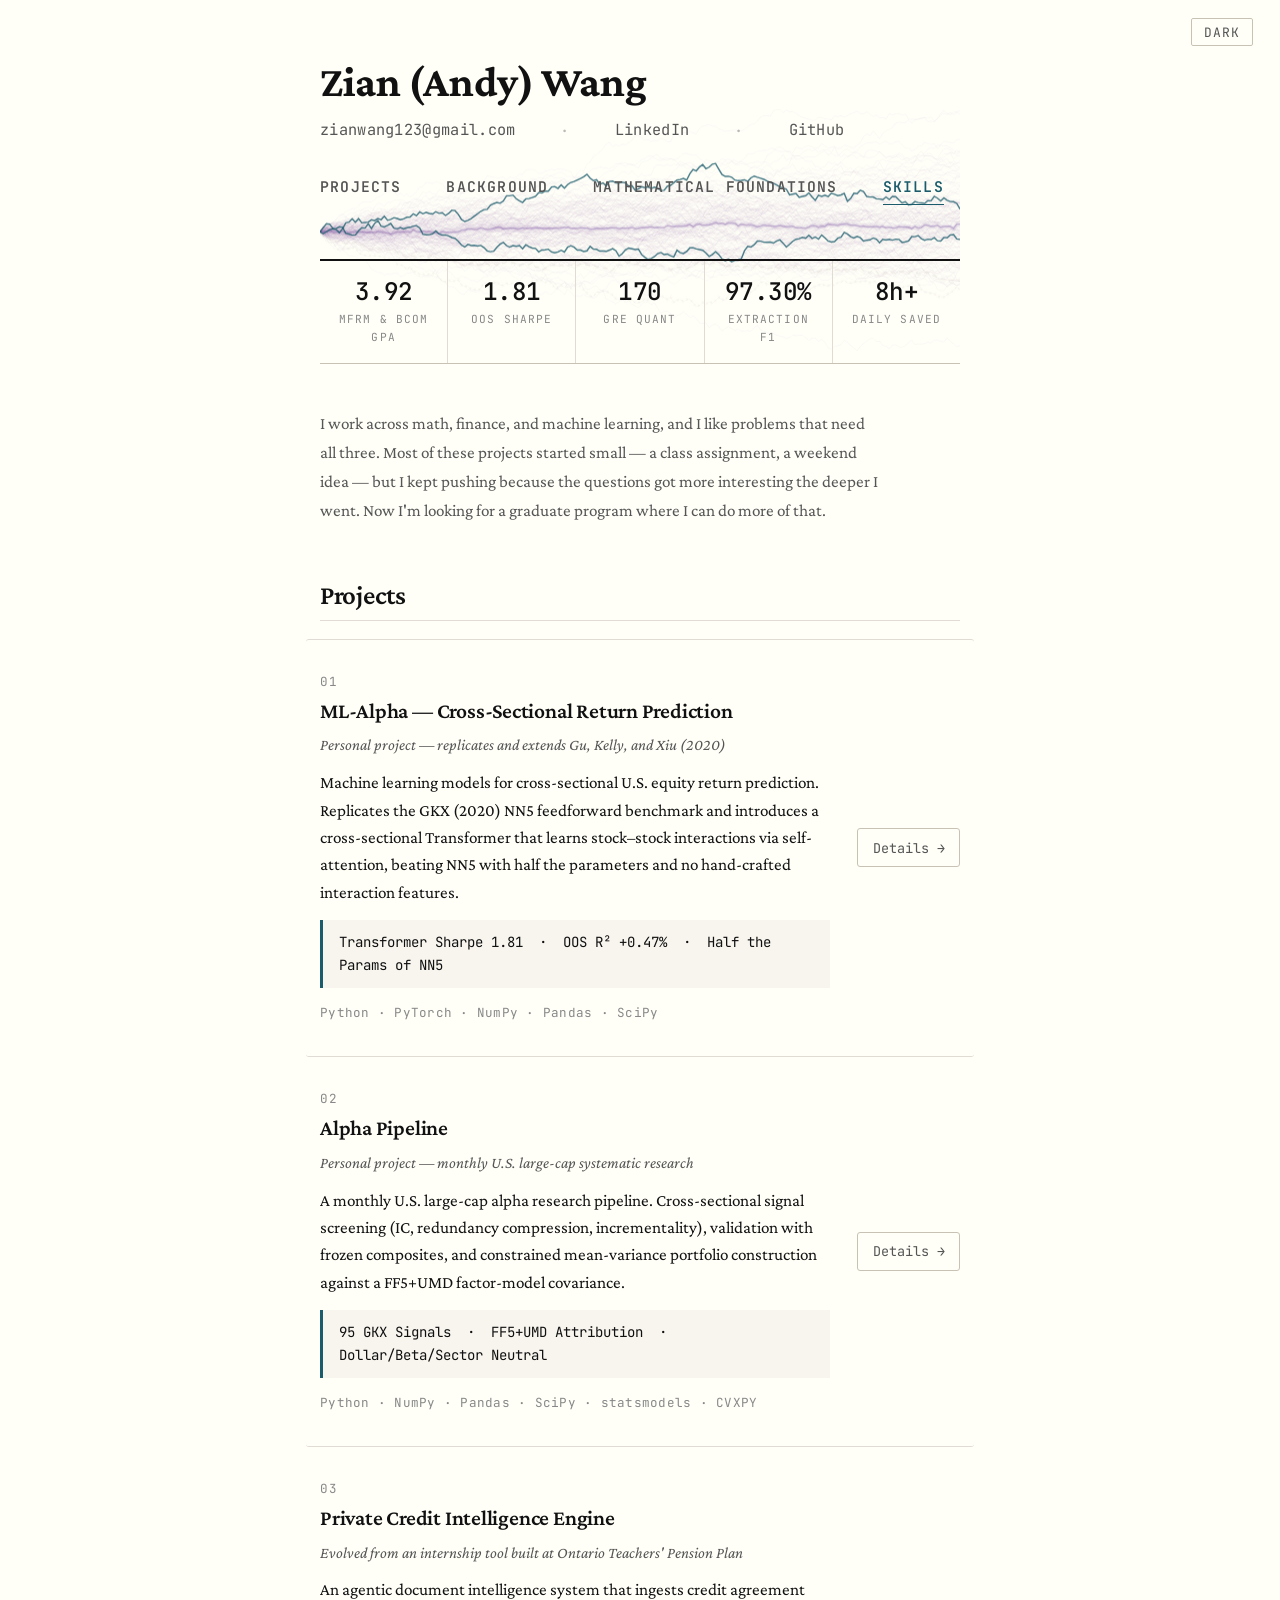
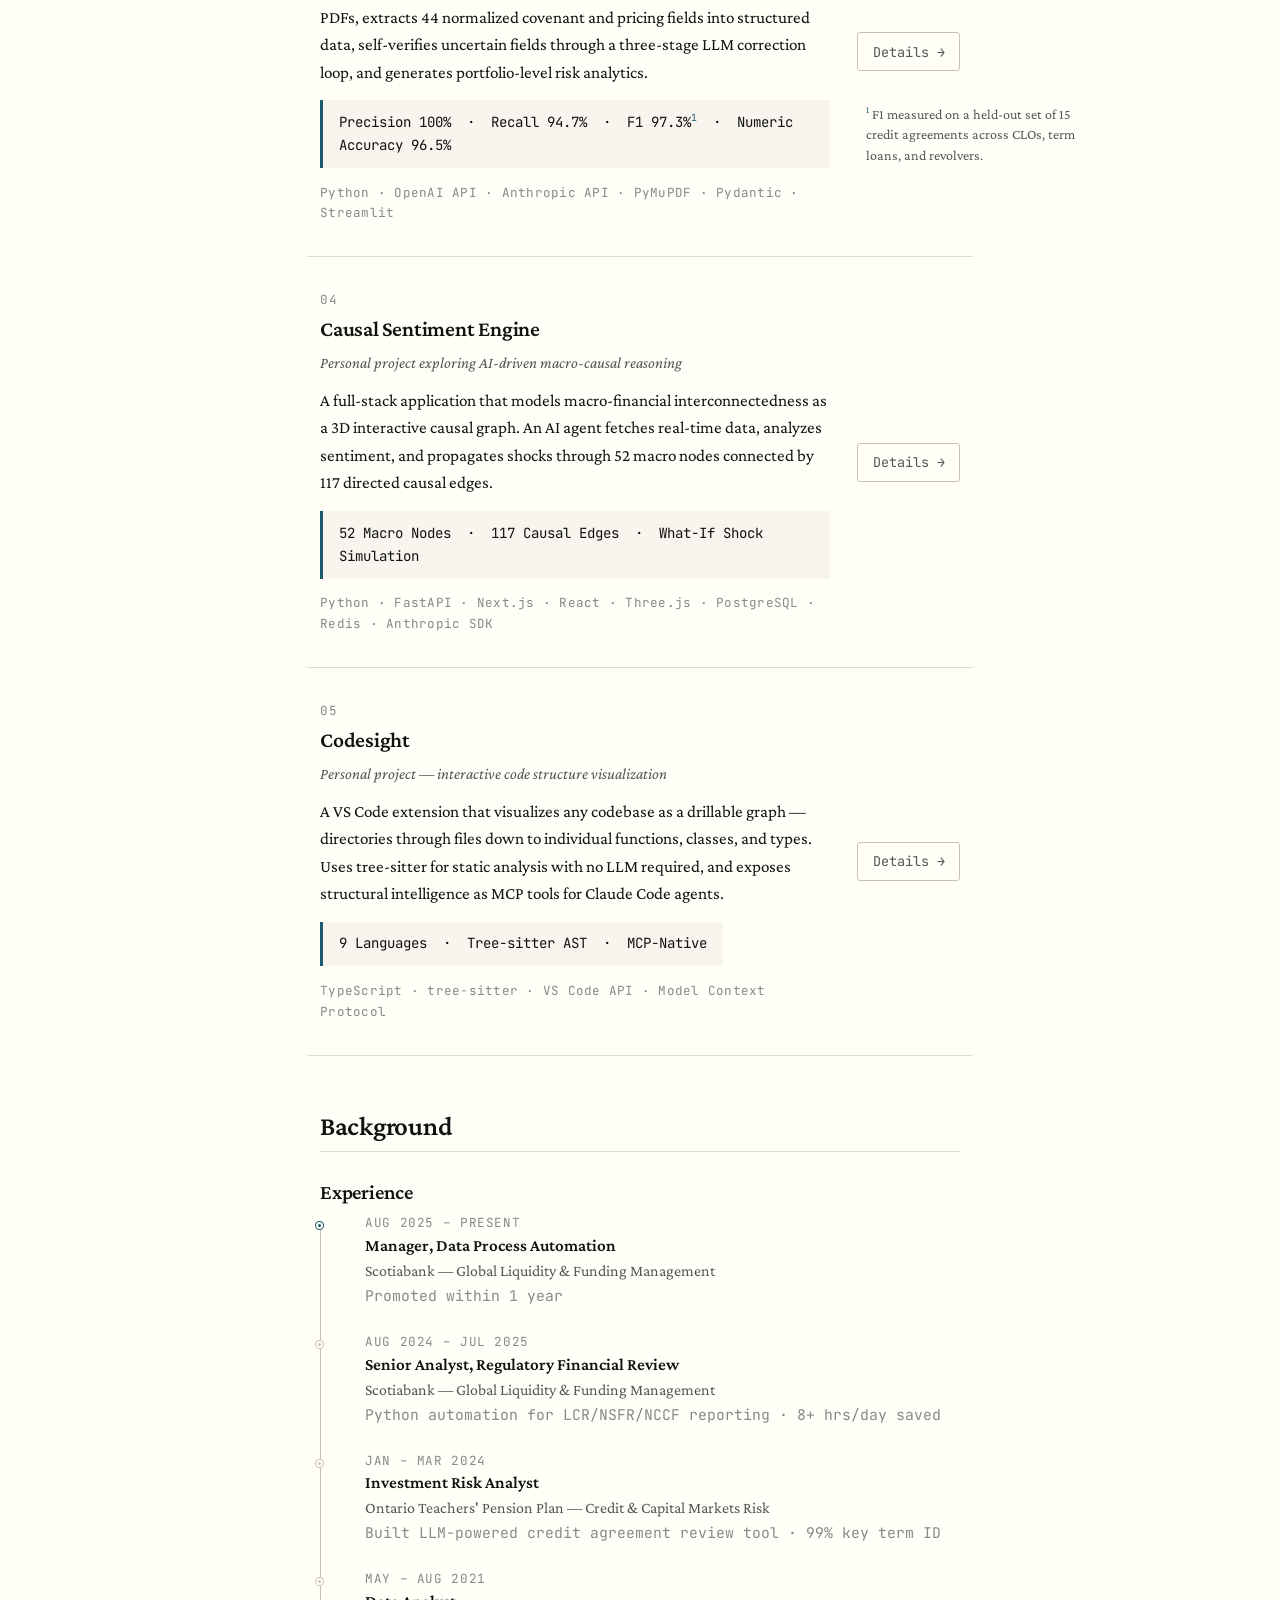
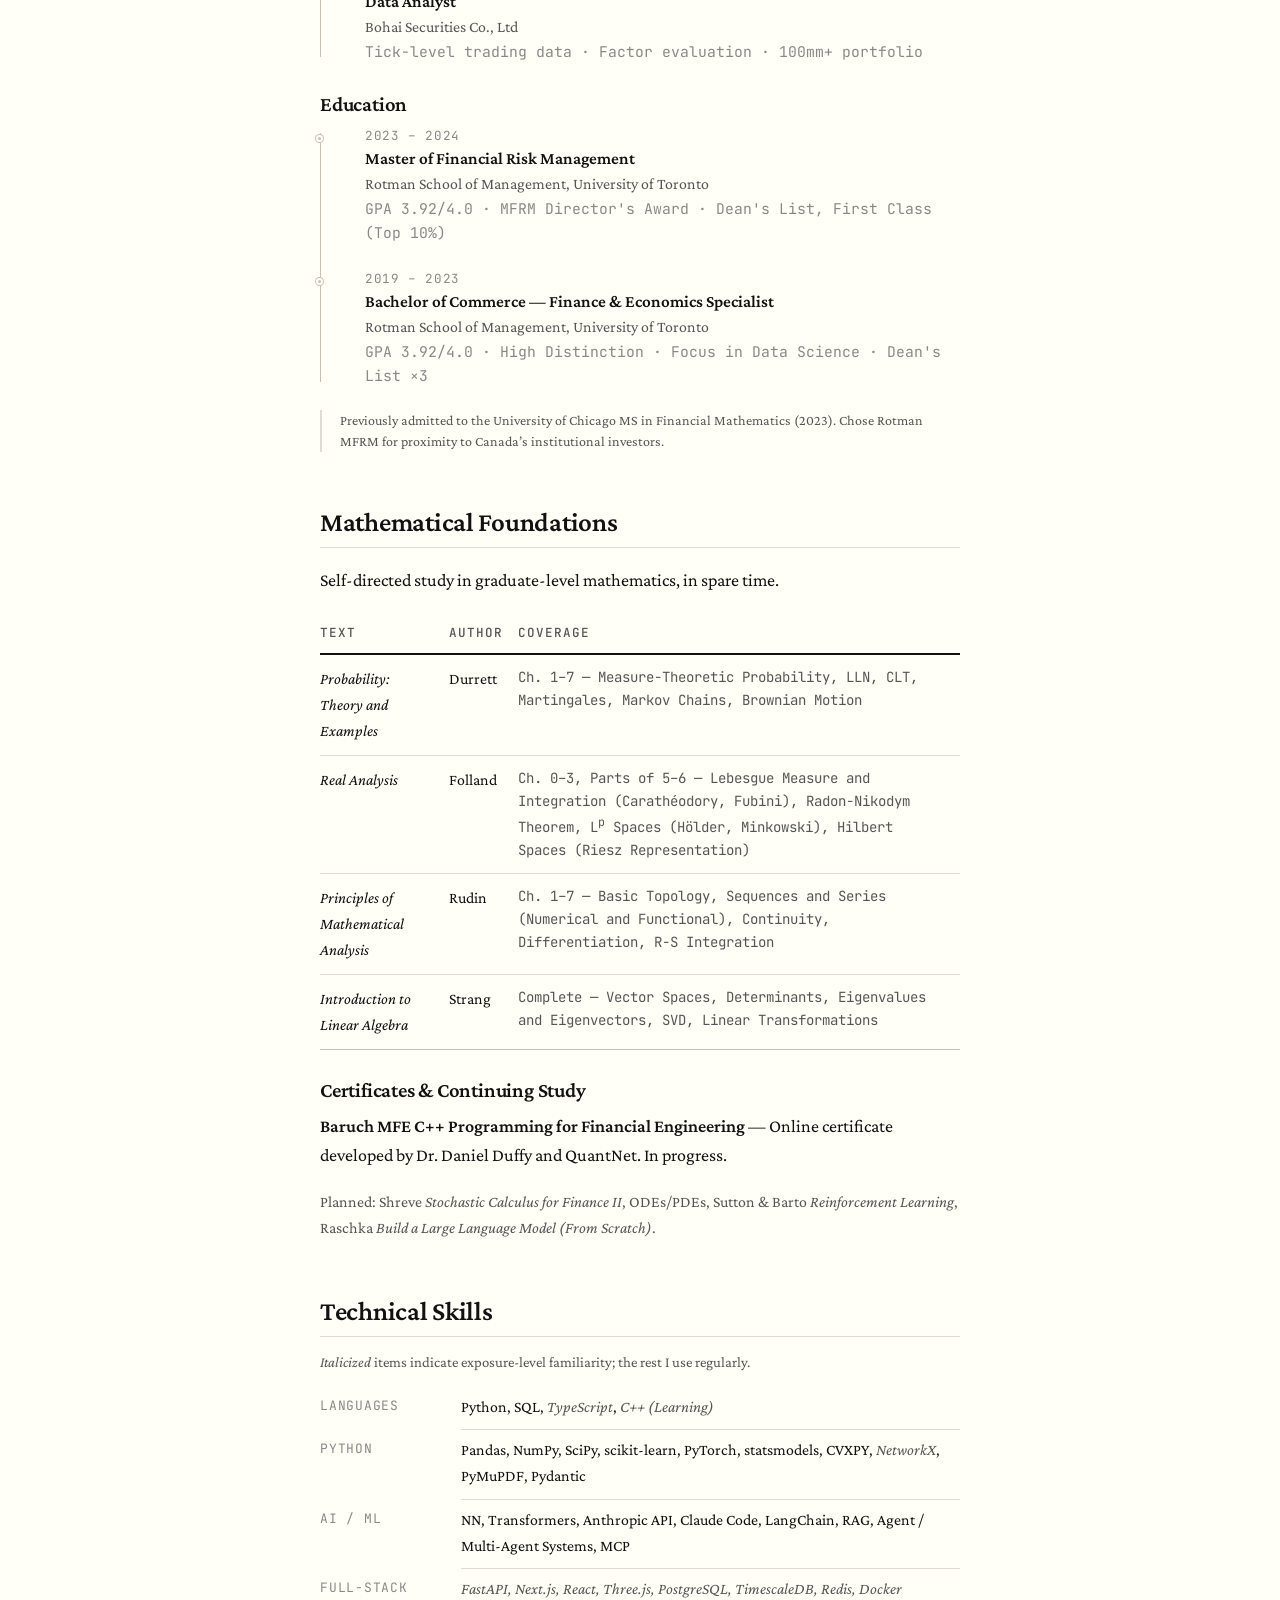
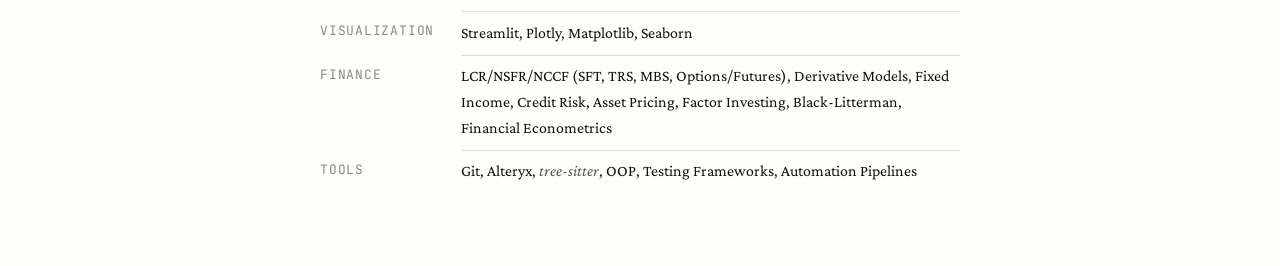
==== index.html @ 808f0a8b "Expand Folland coverage with named theorems Replaces the terse "Measure, Integration, Differentiatio" ====
<!DOCTYPE html>
<html lang="en">
<head>
  <meta charset="utf-8">
  <meta name="viewport" content="width=device-width, initial-scale=1">
  <title>Zian (Andy) Wang</title>
  <meta name="description" content="Finance, mathematics, and machine learning. Looking for what comes next.">
  <meta property="og:title" content="Zian (Andy) Wang">
  <meta property="og:description" content="Finance, mathematics, and machine learning. Looking for what comes next.">
  <meta property="og:type" content="website">
  <meta property="og:url" content="https://spirituslab.github.io/">
  <meta name="twitter:card" content="summary">
  <meta name="twitter:title" content="Zian (Andy) Wang">
  <meta name="twitter:description" content="Finance, mathematics, and machine learning. Looking for what comes next.">
  <link rel="stylesheet" href="css/main.css">
  <script>
    // Prevent flash: apply saved theme before paint
    (function(){var t=localStorage.getItem('theme');if(t){document.documentElement.setAttribute('data-theme',t)}else if(window.matchMedia('(prefers-color-scheme:dark)').matches){document.documentElement.setAttribute('data-theme','dark')}})();
  </script>
  <link rel="icon" href="data:image/svg+xml,<svg xmlns='http://www.w3.org/2000/svg' viewBox='0 0 100 100'><text y='.9em' font-size='80' font-family='serif'>W</text></svg>">
</head>
<body>
  <button class="theme-toggle" aria-label="Toggle dark mode">Dark</button>
  <div class="page-wrapper">
    <div class="content">

      <!-- Hero area with GBM canvas background -->
      <div class="hero-wrapper">
        <canvas id="gbm-canvas" aria-hidden="true"></canvas>

        <!-- Header -->
        <header class="site-header">
          <h1>Zian (Andy) Wang</h1>
          <div class="contact-bar">
            <a href="mailto:zianwang123@gmail.com">zianwang123@gmail.com</a>
            <span class="contact-sep">&middot;</span>
            <a href="https://www.linkedin.com/in/andyzianwang" target="_blank" rel="noopener">LinkedIn</a>
            <span class="contact-sep">&middot;</span>
            <a href="https://github.com/spirituslab" target="_blank" rel="noopener">GitHub</a>
          </div>
          <nav>
            <a href="#projects">Projects</a>
            <a href="#background">Background</a>
            <a href="#foundations">Mathematical Foundations</a>
            <a href="#skills">Skills</a>
          </nav>
        </header>

        <!-- Metrics Strip -->
        <div class="metrics-strip" aria-label="Key metrics">
          <div class="metric">
            <span class="metric-value" data-target="3.92" data-prefix="" data-suffix="">3.92</span>
            <span class="metric-label">MFRM &amp; BCom GPA</span>
          </div>
          <div class="metric">
            <span class="metric-value" data-target="1.81" data-prefix="" data-suffix="">1.81</span>
            <span class="metric-label">OOS Sharpe</span>
          </div>
          <div class="metric">
            <span class="metric-value" data-target="170" data-prefix="" data-suffix="">170</span>
            <span class="metric-label">GRE Quant</span>
          </div>
          <div class="metric">
            <span class="metric-value" data-target="97.3" data-prefix="" data-suffix="%">97.3%</span>
            <span class="metric-label">Extraction F1</span>
          </div>
          <div class="metric">
            <span class="metric-value" data-target="8" data-prefix="" data-suffix="h+">8h+</span>
            <span class="metric-label">Daily Saved</span>
          </div>
        </div>
      </div><!-- /.hero-wrapper -->

      <!-- About -->
      <section id="about" class="about-section">
        <p>
          I work across math, finance, and machine learning, and I like problems that need all three.
          Most of these projects started small — a class assignment, a weekend idea — but I kept
          pushing because the questions got more interesting the deeper I went.
          Now I'm looking for a graduate program where I can do more of that.
        </p>
      </section>

      <!-- Projects -->
      <section id="projects">
        <h2>Projects</h2>

        <div class="projects-grid">

          <!-- Project 1 -->
          <div class="project-card">
            <div class="project-card-inner">
              <div>
                <div class="project-number">01</div>
                <h3><a href="https://github.com/spirituslab/ml-alpha" target="_blank" rel="noopener">ML-Alpha &mdash; Cross-Sectional Return Prediction</a></h3>
                <p class="project-origin">Personal project &mdash; replicates and extends Gu, Kelly, and Xiu (2020)</p>
                <p class="project-desc">
                  Machine learning models for cross-sectional U.S. equity return prediction.
                  Replicates the GKX (2020) NN5 feedforward benchmark and introduces a cross-sectional
                  Transformer that learns stock&ndash;stock interactions via self-attention,
                  beating NN5 with half the parameters and no hand-crafted interaction features.
                </p>
                <div class="project-result">
                  Transformer Sharpe 1.81 &nbsp;&middot;&nbsp; OOS R&sup2; +0.47% &nbsp;&middot;&nbsp; Half the Params of NN5
                </div>
                <div class="project-stack">
                  Python &middot; PyTorch &middot; NumPy &middot; Pandas &middot; SciPy
                </div>
              </div>
              <div class="project-link">
                <a href="https://github.com/spirituslab/ml-alpha" target="_blank" rel="noopener">
                  Details &rarr;
                </a>
              </div>
            </div>
          </div>

          <!-- Project 2 -->
          <div class="project-card">
            <div class="project-card-inner">
              <div>
                <div class="project-number">02</div>
                <h3><a href="https://github.com/spirituslab/alpha-pipeline" target="_blank" rel="noopener">Alpha Pipeline</a></h3>
                <p class="project-origin">Personal project &mdash; monthly U.S. large-cap systematic research</p>
                <p class="project-desc">
                  A monthly U.S. large-cap alpha research pipeline. Cross-sectional signal
                  screening (IC, redundancy compression, incrementality), validation with
                  frozen composites, and constrained mean-variance portfolio construction
                  against a FF5+UMD factor-model covariance.
                </p>
                <div class="project-result">
                  95 GKX Signals &nbsp;&middot;&nbsp; FF5+UMD Attribution &nbsp;&middot;&nbsp; Dollar/Beta/Sector Neutral
                </div>
                <div class="project-stack">
                  Python &middot; NumPy &middot; Pandas &middot; SciPy &middot; statsmodels &middot; CVXPY
                </div>
              </div>
              <div class="project-link">
                <a href="https://github.com/spirituslab/alpha-pipeline" target="_blank" rel="noopener">
                  Details &rarr;
                </a>
              </div>
            </div>
          </div>

          <!-- Project 3 -->
          <div class="project-card">
            <div class="project-card-inner">
              <div>
                <div class="project-number">03</div>
                <h3><a href="https://github.com/spirituslab/private-credit-intel" target="_blank" rel="noopener">Private Credit Intelligence Engine</a></h3>
                <p class="project-origin">Evolved from an internship tool built at Ontario Teachers' Pension Plan</p>
                <p class="project-desc">
                  An agentic document intelligence system that ingests credit agreement PDFs,
                  extracts 44 normalized covenant and pricing fields into structured data,
                  self-verifies uncertain fields through a three-stage LLM correction loop,
                  and generates portfolio-level risk analytics.
                </p>
                <div class="project-result">
                  Precision 100% &nbsp;&middot;&nbsp; Recall 94.7% &nbsp;&middot;&nbsp; F1 97.3%<span class="sidenote-ref">1</span> &nbsp;&middot;&nbsp; Numeric Accuracy 96.5%
                </div>
                <span class="sidenote"><span class="sidenote-ref">1</span> F1 measured on a held-out set of 15 credit agreements across CLOs, term loans, and revolvers.</span>
                <div class="project-stack">
                  Python &middot; OpenAI API &middot; Anthropic API &middot; PyMuPDF &middot; Pydantic &middot; Streamlit
                </div>
              </div>
              <div class="project-link">
                <a href="https://github.com/spirituslab/private-credit-intel" target="_blank" rel="noopener">
                  Details &rarr;
                </a>
              </div>
            </div>
          </div>

          <!-- Project 4 -->
          <div class="project-card">
            <div class="project-card-inner">
              <div>
                <div class="project-number">04</div>
                <h3><a href="https://github.com/spirituslab/causal-sentiment" target="_blank" rel="noopener">Causal Sentiment Engine</a></h3>
                <p class="project-origin">Personal project exploring AI-driven macro-causal reasoning</p>
                <p class="project-desc">
                  A full-stack application that models macro-financial interconnectedness as a
                  3D interactive causal graph. An AI agent fetches real-time data, analyzes sentiment,
                  and propagates shocks through 52 macro nodes connected by 117 directed causal edges.
                </p>
                <div class="project-result">
                  52 Macro Nodes &nbsp;&middot;&nbsp; 117 Causal Edges &nbsp;&middot;&nbsp; What-If Shock Simulation
                </div>
                <div class="project-stack">
                  Python &middot; FastAPI &middot; Next.js &middot; React &middot; Three.js &middot; PostgreSQL &middot; Redis &middot; Anthropic SDK
                </div>
              </div>
              <div class="project-link">
                <a href="https://github.com/spirituslab/causal-sentiment" target="_blank" rel="noopener">
                  Details &rarr;
                </a>
              </div>
            </div>
          </div>

          <!-- Project 5 -->
          <div class="project-card">
            <div class="project-card-inner">
              <div>
                <div class="project-number">05</div>
                <h3><a href="https://github.com/spirituslab/codesight" target="_blank" rel="noopener">Codesight</a></h3>
                <p class="project-origin">Personal project &mdash; interactive code structure visualization</p>
                <p class="project-desc">
                  A VS Code extension that visualizes any codebase as a drillable graph &mdash;
                  directories through files down to individual functions, classes, and types.
                  Uses tree-sitter for static analysis with no LLM required, and exposes structural
                  intelligence as MCP tools for Claude Code agents.
                </p>
                <div class="project-result">
                  9 Languages &nbsp;&middot;&nbsp; Tree-sitter AST &nbsp;&middot;&nbsp; MCP-Native
                </div>
                <div class="project-stack">
                  TypeScript &middot; tree-sitter &middot; VS Code API &middot; Model Context Protocol
                </div>
              </div>
              <div class="project-link">
                <a href="https://github.com/spirituslab/codesight" target="_blank" rel="noopener">
                  Details &rarr;
                </a>
              </div>
            </div>
          </div>

        </div>
      </section>

      <!-- Background -->
      <section id="background">
        <h2>Background</h2>

        <h3>Experience</h3>
        <div class="timeline">
          <div class="timeline-item current">
            <div class="timeline-date">Aug 2025 &ndash; Present</div>
            <div class="timeline-role">Manager, Data Process Automation</div>
            <div class="timeline-org">Scotiabank &mdash; Global Liquidity &amp; Funding Management</div>
            <div class="timeline-detail">Promoted within 1 year</div>
          </div>
          <div class="timeline-item">
            <div class="timeline-date">Aug 2024 &ndash; Jul 2025</div>
            <div class="timeline-role">Senior Analyst, Regulatory Financial Review</div>
            <div class="timeline-org">Scotiabank &mdash; Global Liquidity &amp; Funding Management</div>
            <div class="timeline-detail">Python automation for LCR/NSFR/NCCF reporting &middot; 8+ hrs/day saved</div>
          </div>
          <div class="timeline-item">
            <div class="timeline-date">Jan &ndash; Mar 2024</div>
            <div class="timeline-role">Investment Risk Analyst</div>
            <div class="timeline-org">Ontario Teachers' Pension Plan &mdash; Credit &amp; Capital Markets Risk</div>
            <div class="timeline-detail">Built LLM-powered credit agreement review tool &middot; 99% key term ID</div>
          </div>
          <div class="timeline-item">
            <div class="timeline-date">May &ndash; Aug 2021</div>
            <div class="timeline-role">Data Analyst</div>
            <div class="timeline-org">Bohai Securities Co., Ltd</div>
            <div class="timeline-detail">Tick-level trading data &middot; Factor evaluation &middot; 100mm+ portfolio</div>
          </div>
        </div>

        <h3>Education</h3>
        <div class="timeline">
          <div class="timeline-item">
            <div class="timeline-date">2023 &ndash; 2024</div>
            <div class="timeline-role">Master of Financial Risk Management</div>
            <div class="timeline-org">Rotman School of Management, University of Toronto</div>
            <div class="timeline-detail">GPA 3.92/4.0 &middot; MFRM Director's Award &middot; Dean's List, First Class (Top 10%)</div>
          </div>
          <div class="timeline-item">
            <div class="timeline-date">2019 &ndash; 2023</div>
            <div class="timeline-role">Bachelor of Commerce &mdash; Finance &amp; Economics Specialist</div>
            <div class="timeline-org">Rotman School of Management, University of Toronto</div>
            <div class="timeline-detail">GPA 3.92/4.0 &middot; High Distinction &middot; Focus in Data Science &middot; Dean's List &times;3</div>
          </div>
        </div>

        <div class="sidenote-inline" style="margin-top: 1.2rem;">
          Previously admitted to the University of Chicago MS in Financial Mathematics (2023).
          Chose Rotman MFRM for proximity to Canada&rsquo;s institutional investors.
        </div>
      </section>

      <!-- Mathematical Foundations -->
      <section id="foundations">
        <h2>Mathematical Foundations</h2>
        <p>
          Self-directed study in graduate-level mathematics, in spare time.
        </p>

        <table class="study-table">
          <thead>
            <tr>
              <th>Text</th>
              <th>Author</th>
              <th>Coverage</th>
            </tr>
          </thead>
          <tbody>
            <tr>
              <td class="book-title">Probability: Theory and Examples</td>
              <td>Durrett</td>
              <td class="book-coverage">Ch. 1&ndash;7 &mdash; Measure-Theoretic Probability, LLN, CLT, Martingales, Markov Chains, Brownian Motion</td>
            </tr>
            <tr>
              <td class="book-title">Real Analysis</td>
              <td>Folland</td>
              <td class="book-coverage">Ch. 0&ndash;3, Parts of 5&ndash;6 &mdash; Lebesgue Measure and Integration (Carath&eacute;odory, Fubini), Radon-Nikodym Theorem, L<sup>p</sup> Spaces (H&ouml;lder, Minkowski), Hilbert Spaces (Riesz Representation)</td>
            </tr>
            <tr>
              <td class="book-title">Principles of Mathematical Analysis</td>
              <td>Rudin</td>
              <td class="book-coverage">Ch. 1&ndash;7 &mdash; Basic Topology, Sequences and Series (Numerical and Functional), Continuity, Differentiation, R-S Integration</td>
            </tr>
            <tr>
              <td class="book-title">Introduction to Linear Algebra</td>
              <td>Strang</td>
              <td class="book-coverage">Complete &mdash; Vector Spaces, Determinants, Eigenvalues and Eigenvectors, SVD, Linear Transformations</td>
            </tr>
          </tbody>
        </table>

        <h3>Certificates &amp; Continuing Study</h3>
        <p>
          <strong>Baruch MFE C++ Programming for Financial Engineering</strong> &mdash;
          Online certificate developed by Dr. Daniel Duffy and QuantNet. In progress.
        </p>
        <p style="font-size: 0.88rem; color: var(--color-text-secondary);">
          Planned: Shreve <em>Stochastic Calculus for Finance II</em>,
          ODEs/PDEs, Sutton &amp; Barto <em>Reinforcement Learning</em>,
          Raschka <em>Build a Large Language Model (From Scratch)</em>.
        </p>
      </section>

      <!-- Skills -->
      <section id="skills">
        <h2>Technical Skills</h2>
        <p class="skills-legend"><em>Italicized</em> items indicate exposure-level familiarity; the rest I use regularly.</p>
        <div class="skills-grid">
          <div class="skill-category">Languages</div>
          <div class="skill-items">Python, SQL, <span class="skill-exposure">TypeScript</span>, <span class="skill-exposure">C++ (Learning)</span></div>

          <div class="skill-category">Python</div>
          <div class="skill-items">Pandas, NumPy, SciPy, scikit-learn, PyTorch, statsmodels, CVXPY, <span class="skill-exposure">NetworkX</span>, PyMuPDF, Pydantic</div>

          <div class="skill-category">AI / ML</div>
          <div class="skill-items">NN, Transformers, Anthropic API, Claude Code, LangChain, RAG, Agent / Multi-Agent Systems, MCP</div>

          <div class="skill-category">Full-Stack</div>
          <div class="skill-items"><span class="skill-exposure">FastAPI, Next.js, React, Three.js, PostgreSQL, TimescaleDB, Redis, Docker</span></div>

          <div class="skill-category">Visualization</div>
          <div class="skill-items">Streamlit, Plotly, Matplotlib, Seaborn</div>

          <div class="skill-category">Finance</div>
          <div class="skill-items">LCR/NSFR/NCCF (SFT, TRS, MBS, Options/Futures), Derivative Models, Fixed Income, Credit Risk, Asset Pricing, Factor Investing, Black-Litterman, Financial Econometrics</div>

          <div class="skill-category">Tools</div>
          <div class="skill-items">Git, Alteryx, <span class="skill-exposure">tree-sitter</span>, OOP, Testing Frameworks, Automation Pipelines</div>
        </div>
      </section>

      <!-- Contact -->

    </div>
  </div>

  <script src="js/main.js"></script>
</body>
</html>
---- css/main.css ----
/* ============================================================
   Design System — Tufte-inspired academic aesthetic
   ============================================================ */

@import url('https://fonts.googleapis.com/css2?family=Crimson+Pro:ital,wght@0,400;0,600;0,700;1,400&family=JetBrains+Mono:wght@400;500&display=swap');

:root {
  --font-serif: 'Crimson Pro', 'ET Book', Palatino, 'Palatino Linotype', Georgia, serif;
  --font-mono: 'JetBrains Mono', 'IBM Plex Mono', Consolas, monospace;
  --font-sans: -apple-system, BlinkMacSystemFont, 'Segoe UI', Roboto, sans-serif;

  --color-bg: #fffff8;
  --color-bg-alt: #f8f5ee;
  --color-text: #111111;
  --color-text-secondary: #555555;
  --color-text-tertiary: #888888;
  --color-accent: #1a5c6b;
  --color-accent-hover: #0e3d48;
  --color-accent-light: #e4f0f2;
  --color-gbm: #7850a0;
  --color-rule: #c8c2b4;
  --color-rule-light: #e0dcd4;
  --color-highlight: #fdf6e3;

  --content-width: 640px;
  --margin-width: 240px;
  --gap: 2rem;

  --transition: 0.2s ease;
}

/* ---- Dark Mode ---- */

html[data-theme="dark"] {
  --color-bg: #1a1a1a;
  --color-bg-alt: #242424;
  --color-text: #e0e0e0;
  --color-text-secondary: #aaaaaa;
  --color-text-tertiary: #777777;
  --color-accent: #4db8c9;
  --color-accent-hover: #6dd0df;
  --color-accent-light: rgba(77, 184, 201, 0.12);
  --color-gbm: #a07be0;
  --color-rule: #444444;
  --color-rule-light: #333333;
  --color-highlight: #2a2520;
}

html[data-theme="dark"] ::selection {
  background: rgba(77, 184, 201, 0.25);
}

html[data-theme="dark"] .timeline-item::before {
  border-color: var(--color-bg);
}

/* ---- Reset & Base ---- */

*, *::before, *::after {
  box-sizing: border-box;
  margin: 0;
  padding: 0;
}

html {
  font-size: 18px;
  scroll-behavior: smooth;
  -webkit-font-smoothing: antialiased;
  -moz-osx-font-smoothing: grayscale;
}

body {
  font-family: var(--font-serif);
  color: var(--color-text);
  background: var(--color-bg);
  line-height: 1.65;
  padding: 0;
  transition: background-color 0.3s ease, color 0.3s ease;
}

::selection {
  background: var(--color-accent-light);
  color: var(--color-accent);
}

/* ---- Typography ---- */

h1, h2, h3, h4 {
  font-weight: 600;
  line-height: 1.25;
  letter-spacing: -0.01em;
}

h1 {
  font-size: 2.4rem;
  font-weight: 700;
  margin-bottom: 0.3rem;
}

h2 {
  font-size: 1.5rem;
  margin-top: 3rem;
  margin-bottom: 1rem;
  padding-bottom: 0.4rem;
  border-bottom: 1px solid var(--color-rule-light);
}

h3 {
  font-size: 1.15rem;
  margin-top: 1.5rem;
  margin-bottom: 0.5rem;
}

p {
  margin-bottom: 1rem;
}

a {
  color: var(--color-text);
  text-decoration-color: var(--color-rule);
  text-underline-offset: 2px;
  transition: color var(--transition), text-decoration-color var(--transition);
}

a:hover {
  color: var(--color-accent);
  text-decoration-color: var(--color-accent);
}

strong {
  font-weight: 600;
}

code, .mono {
  font-family: var(--font-mono);
  font-size: 0.82rem;
}

hr {
  border: none;
  border-top: 1px solid var(--color-rule-light);
  margin: 2.5rem 0;
}

/* ---- Layout ---- */

.page-wrapper {
  max-width: calc(var(--content-width) + var(--margin-width) * 2 + var(--gap) * 2);
  margin: 0 auto;
  padding: 3rem 2rem 4rem;
}

.content {
  max-width: var(--content-width);
  margin: 0 auto;
}

/* ---- GBM Canvas / Hero ---- */

.hero-wrapper {
  position: relative;
  overflow: hidden;
}

#gbm-canvas {
  position: absolute;
  top: 0;
  left: 0;
  width: 100%;
  height: 100%;
  pointer-events: none;
  z-index: 0;
}

.hero-wrapper .site-header,
.hero-wrapper .metrics-strip {
  position: relative;
  z-index: 1;
}

/* ---- About ---- */

.about-section {
  margin-bottom: 0.5rem;
}

.about-section p {
  font-size: 0.95rem;
  color: var(--color-text-secondary);
  line-height: 1.7;
  max-width: 560px;
  margin-bottom: 0;
}

/* ---- Header / Nav ---- */

.site-header {
  margin-bottom: 3rem;
}

.contact-bar {
  display: flex;
  align-items: center;
  gap: 2.5rem;
  margin-top: 0.5rem;
  margin-bottom: 0.8rem;
  font-family: var(--font-mono);
  font-size: 0.85rem;
  letter-spacing: 0.02em;
}

.contact-bar a {
  color: var(--color-text-secondary);
  text-decoration: none;
  border-bottom: 1px solid transparent;
  transition: border-color 0.2s;
}

.contact-bar a:hover {
  border-bottom-color: var(--color-accent);
}

.contact-sep {
  color: var(--color-text-secondary);
  opacity: 0.4;
  user-select: none;
}

.site-header .subtitle {
  font-size: 1.05rem;
  color: var(--color-text-secondary);
  line-height: 1.5;
  max-width: 560px;
}

nav {
  margin-top: 1.5rem;
  display: flex;
  gap: 2.5rem;
  flex-wrap: wrap;
}

nav a {
  font-family: var(--font-mono);
  font-size: 0.82rem;
  font-weight: 600;
  text-transform: uppercase;
  letter-spacing: 0.08em;
  text-decoration: none;
  color: var(--color-text-secondary);
  padding: 0.25rem 0;
  border-bottom: 1.5px solid transparent;
  transition: all var(--transition);
}

nav a:hover, nav a.active {
  color: var(--color-accent);
  border-bottom-color: var(--color-accent);
}

.theme-toggle {
  position: fixed;
  top: 1rem;
  right: 1.5rem;
  z-index: 100;
  font-family: var(--font-mono);
  font-size: 0.72rem;
  text-transform: uppercase;
  letter-spacing: 0.06em;
  color: var(--color-text-secondary);
  background: var(--color-bg);
  border: 1px solid var(--color-rule);
  border-radius: 2px;
  padding: 0.25rem 0.7rem;
  cursor: pointer;
  transition: all var(--transition);
}

.theme-toggle:hover {
  color: var(--color-accent);
  border-color: var(--color-accent);
}

/* ---- Metrics Strip ---- */

.metrics-strip {
  display: flex;
  gap: 0;
  margin: 2rem 0 2.5rem;
  border-top: 2px solid var(--color-text);
  border-bottom: 1px solid var(--color-rule);
  padding: 0;
  overflow-x: auto;
}

.metric {
  flex: 1;
  padding: 0.9rem 1rem;
  min-width: 0;
  border-right: 1px solid var(--color-rule-light);
  text-align: center;
}

.metric:last-child {
  border-right: none;
}

.metric-value {
  font-family: var(--font-mono);
  font-size: 1.35rem;
  font-weight: 500;
  color: var(--color-text);
  letter-spacing: -0.02em;
  display: block;
  line-height: 1.2;
}

.metric-label {
  font-family: var(--font-mono);
  font-size: 0.62rem;
  text-transform: uppercase;
  letter-spacing: 0.1em;
  color: var(--color-text-tertiary);
  display: block;
  margin-top: 0.2rem;
}

/* ---- Project Cards ---- */

.projects-grid {
  display: grid;
  grid-template-columns: 1fr;
  gap: 0;
}

.project-card {
  padding: 1.8rem 0.8rem;
  margin: 0 -0.8rem;
  border-bottom: 1px solid var(--color-rule-light);
  border-radius: 3px;
  transition: background var(--transition), transform var(--transition), box-shadow var(--transition);
}

.project-card:hover {
  transform: translateY(-2px);
  box-shadow: 0 2px 8px rgba(0, 0, 0, 0.06);
  background: var(--color-bg-alt);
}

.project-card:first-child {
  border-top: 1px solid var(--color-rule-light);
}

.project-card-inner {
  display: grid;
  grid-template-columns: 1fr auto;
  gap: 1.5rem;
  align-items: start;
}

.project-number {
  font-family: var(--font-mono);
  font-size: 0.7rem;
  color: var(--color-text-tertiary);
  letter-spacing: 0.05em;
  margin-bottom: 0.3rem;
}

.project-card h3 {
  font-size: 1.2rem;
  margin: 0 0 0.4rem;
}

.project-card h3 a {
  text-decoration: none;
}

.project-card h3 a:hover {
  text-decoration: underline;
  text-decoration-color: var(--color-accent);
  text-underline-offset: 3px;
}

.project-origin {
  font-style: italic;
  font-size: 0.88rem;
  color: var(--color-text-secondary);
  margin-bottom: 0.6rem;
}

.project-desc {
  font-size: 0.95rem;
  line-height: 1.6;
  margin-bottom: 0.8rem;
}

.project-result {
  font-family: var(--font-mono);
  font-size: 0.78rem;
  background: var(--color-bg-alt);
  border-left: 3px solid var(--color-accent);
  padding: 0.6rem 0.9rem;
  margin-bottom: 0.8rem;
  display: inline-block;
}

.project-stack {
  font-family: var(--font-mono);
  font-size: 0.7rem;
  color: var(--color-text-tertiary);
  letter-spacing: 0.02em;
}

.project-link {
  font-family: var(--font-mono);
  font-size: 0.75rem;
  white-space: nowrap;
  align-self: center;
}

.project-link a {
  display: inline-flex;
  align-items: center;
  gap: 0.3rem;
  text-decoration: none;
  color: var(--color-text-secondary);
  padding: 0.4rem 0.8rem;
  border: 1px solid var(--color-rule);
  border-radius: 3px;
  transition: all var(--transition);
}

.project-link a:hover {
  color: var(--color-accent);
  border-color: var(--color-accent);
  background: var(--color-accent-light);
}

/* ---- Timeline ---- */

.timeline {
  position: relative;
  padding-left: 1.5rem;
}

.timeline::before {
  content: '';
  position: absolute;
  left: 0;
  top: 0.4rem;
  bottom: 0.4rem;
  width: 1px;
  background: var(--color-rule);
}

.timeline-item {
  position: relative;
  padding-bottom: 1.3rem;
  padding-left: 1rem;
}

.timeline-item:last-child {
  padding-bottom: 0;
}

.timeline-item::before {
  content: '';
  position: absolute;
  left: -1.75rem;
  top: 0.5rem;
  width: 7px;
  height: 7px;
  border-radius: 50%;
  background: var(--color-rule);
  border: 2px solid var(--color-bg);
  box-shadow: 0 0 0 1px var(--color-rule);
}

.timeline-item.current::before {
  background: var(--color-accent);
  box-shadow: 0 0 0 1px var(--color-accent);
}

.timeline-date {
  font-family: var(--font-mono);
  font-size: 0.7rem;
  color: var(--color-text-tertiary);
  letter-spacing: 0.05em;
  text-transform: uppercase;
}

.timeline-role {
  font-weight: 600;
  font-size: 0.95rem;
  line-height: 1.4;
}

.timeline-org {
  font-size: 0.88rem;
  color: var(--color-text-secondary);
}

.timeline-detail {
  font-size: 0.82rem;
  color: var(--color-text-tertiary);
  font-family: var(--font-mono);
}

/* ---- Self-Study Table ---- */

.study-table {
  width: 100%;
  border-collapse: collapse;
  margin: 1rem 0;
  font-size: 0.88rem;
}

.study-table thead {
  border-bottom: 2px solid var(--color-text);
}

.study-table th {
  font-family: var(--font-mono);
  font-size: 0.7rem;
  text-transform: uppercase;
  letter-spacing: 0.08em;
  color: var(--color-text-secondary);
  text-align: left;
  padding: 0.5rem 0.8rem 0.5rem 0;
  font-weight: 500;
}

.study-table td {
  padding: 0.6rem 0.8rem 0.6rem 0;
  border-bottom: 1px solid var(--color-rule-light);
  vertical-align: top;
}

.study-table tbody tr:last-child td {
  border-bottom: 1px solid var(--color-rule);
}

.study-table .book-title {
  font-style: italic;
}

.study-table .book-coverage {
  font-family: var(--font-mono);
  font-size: 0.78rem;
  color: var(--color-text-secondary);
}

/* ---- Inline sidenote (subtle left-border) ---- */

.sidenote-inline {
  font-size: 0.78rem;
  color: var(--color-text-secondary);
  line-height: 1.5;
  margin-top: 0.5rem;
  padding-left: 1rem;
  border-left: 2px solid var(--color-rule-light);
}

/* ---- Sidenotes (Tufte-style) ---- */

.sidenote-ref {
  font-size: 0.7em;
  vertical-align: super;
  line-height: 0;
  color: var(--color-accent);
  cursor: default;
}

.sidenote {
  font-size: 0.78rem;
  color: var(--color-text-secondary);
  line-height: 1.45;
}

/* Desktop: margin placement */
@media (min-width: 1025px) {
  .sidenote {
    float: right;
    clear: right;
    margin-right: calc(-1 * var(--margin-width) - var(--gap));
    width: var(--margin-width);
    margin-top: 0.2rem;
    margin-bottom: 1rem;
    padding: 0;
    border: none;
  }
}

/* Tablet and mobile: inline block */
@media (max-width: 1024px) {
  .sidenote {
    display: block;
    margin: 0.5rem 0 1rem 0;
    padding-left: 1rem;
    border-left: 2px solid var(--color-rule-light);
  }
}

/* ---- Skills ---- */

.skills-grid {
  display: grid;
  grid-template-columns: auto 1fr;
  gap: 0.3rem 1.5rem;
  font-size: 0.88rem;
}

.skill-category {
  font-family: var(--font-mono);
  font-size: 0.72rem;
  text-transform: uppercase;
  letter-spacing: 0.06em;
  color: var(--color-text-tertiary);
  padding-top: 0.15rem;
}

.skill-items {
  padding: 0.1rem 0 0.5rem;
  border-bottom: 1px solid var(--color-rule-light);
}

.skills-grid .skill-items:last-child {
  border-bottom: none;
}

.skill-exposure {
  font-style: italic;
  color: var(--color-text-secondary);
}

.skills-legend {
  font-size: 0.82rem;
  color: var(--color-text-secondary);
  margin-top: -0.3rem;
  margin-bottom: 1rem;
}

/* ---- Footer ---- */

.site-footer {
  margin-top: 4rem;
  padding-top: 1.5rem;
  border-top: 1px solid var(--color-rule);
  display: flex;
  gap: 1.5rem;
  flex-wrap: wrap;
}

.site-footer a {
  font-family: var(--font-mono);
  font-size: 0.75rem;
  color: var(--color-text-secondary);
  text-decoration: none;
  letter-spacing: 0.03em;
  transition: color var(--transition);
}

.site-footer a:hover {
  color: var(--color-accent);
}

/* ---- Project Detail Pages ---- */

.project-header {
  margin-bottom: 2rem;
}

.project-header h1 {
  font-size: 2rem;
  margin-bottom: 0.4rem;
}

.project-meta {
  font-family: var(--font-mono);
  font-size: 0.75rem;
  color: var(--color-text-tertiary);
  display: flex;
  gap: 1.5rem;
  flex-wrap: wrap;
}

.back-link {
  font-family: var(--font-mono);
  font-size: 0.78rem;
  margin-bottom: 2rem;
  display: block;
}

.abstract {
  font-size: 1.05rem;
  line-height: 1.7;
  padding: 1.2rem 0;
  border-top: 1px solid var(--color-rule-light);
  border-bottom: 1px solid var(--color-rule-light);
  margin-bottom: 2rem;
}

/* Architecture diagram */

.architecture {
  background: var(--color-bg-alt);
  border: 1px solid var(--color-rule-light);
  padding: 1.5rem;
  margin: 1.5rem 0;
  overflow-x: auto;
}

.arch-flow {
  display: flex;
  flex-direction: column;
  gap: 0.6rem;
  align-items: center;
}

.arch-layer {
  width: 100%;
  max-width: 520px;
  border: 1px solid var(--color-rule);
  background: var(--color-bg);
  padding: 0.8rem 1rem;
  position: relative;
}

.arch-layer-label {
  font-family: var(--font-mono);
  font-size: 0.65rem;
  text-transform: uppercase;
  letter-spacing: 0.1em;
  color: var(--color-accent);
  font-weight: 500;
  margin-bottom: 0.3rem;
}

.arch-layer-content {
  font-size: 0.82rem;
  color: var(--color-text-secondary);
}

.arch-arrow {
  font-family: var(--font-mono);
  font-size: 0.9rem;
  color: var(--color-rule);
  line-height: 1;
}

/* Results table */

.results-table {
  width: 100%;
  border-collapse: collapse;
  margin: 1.5rem 0;
  font-size: 0.85rem;
}

.results-table thead {
  border-top: 2px solid var(--color-text);
  border-bottom: 1px solid var(--color-text);
}

.results-table th {
  font-family: var(--font-mono);
  font-size: 0.68rem;
  text-transform: uppercase;
  letter-spacing: 0.06em;
  color: var(--color-text-secondary);
  text-align: left;
  padding: 0.6rem 0.6rem;
  font-weight: 500;
}

.results-table th.num {
  text-align: right;
}

.results-table td {
  padding: 0.5rem 0.6rem;
  border-bottom: 1px solid var(--color-rule-light);
  vertical-align: top;
}

.results-table td.num {
  text-align: right;
  font-family: var(--font-mono);
  font-size: 0.82rem;
}

.results-table tbody tr:last-child td {
  border-bottom: 2px solid var(--color-text);
}

.results-table .highlight {
  font-weight: 600;
  color: var(--color-accent);
}

/* Key decisions section */

.decision-block {
  margin: 1.5rem 0;
  padding: 0;
}

.decision-block summary {
  font-weight: 600;
  font-size: 0.95rem;
  cursor: pointer;
  padding: 0.4rem 0;
  list-style: none;
  display: flex;
  align-items: center;
  gap: 0.5rem;
}

.decision-block summary::before {
  content: '+';
  font-family: var(--font-mono);
  font-size: 0.9rem;
  color: var(--color-accent);
  width: 1.2rem;
  flex-shrink: 0;
  transition: transform var(--transition);
}

.decision-block[open] summary::before {
  content: '\2212';
}

.decision-block .decision-content {
  padding: 0.5rem 0 0.5rem 1.7rem;
  font-size: 0.92rem;
}

/* Tech stack inline list */

.stack-list {
  display: flex;
  flex-wrap: wrap;
  gap: 0.4rem;
  list-style: none;
  margin: 1rem 0;
}

.stack-list li {
  font-family: var(--font-mono);
  font-size: 0.72rem;
  padding: 0.25rem 0.6rem;
  border: 1px solid var(--color-rule);
  border-radius: 2px;
  color: var(--color-text-secondary);
  letter-spacing: 0.02em;
}

/* ---- Callout block ---- */

.callout {
  background: var(--color-bg-alt);
  border-left: 3px solid var(--color-accent);
  padding: 1rem 1.2rem;
  margin: 1.5rem 0;
  font-size: 0.92rem;
}

.callout p:last-child {
  margin-bottom: 0;
}

/* ---- Responsive ---- */

@media (max-width: 768px) {
  html {
    font-size: 16px;
  }

  .page-wrapper {
    padding: 2rem 1.2rem 3rem;
  }

  h1 {
    font-size: 1.9rem;
  }

  h2 {
    font-size: 1.3rem;
  }

  .metrics-strip {
    flex-wrap: wrap;
  }

  .metric {
    flex: 1 1 30%;
    min-width: 80px;
    padding: 0.7rem 0.6rem;
  }

  .metric-value {
    font-size: 1.15rem;
  }

  .project-card-inner {
    grid-template-columns: 1fr;
    gap: 0.8rem;
  }

  .project-link {
    align-self: start;
  }

  .skills-grid {
    grid-template-columns: 1fr;
    gap: 0;
  }

  .skill-category {
    margin-top: 0.6rem;
  }

  nav {
    gap: 1rem;
  }

  .site-footer {
    flex-direction: column;
    gap: 0.8rem;
  }

  .study-table {
    font-size: 0.82rem;
  }
}

@media (max-width: 480px) {
  .metric {
    flex: 1 1 45%;
  }
}
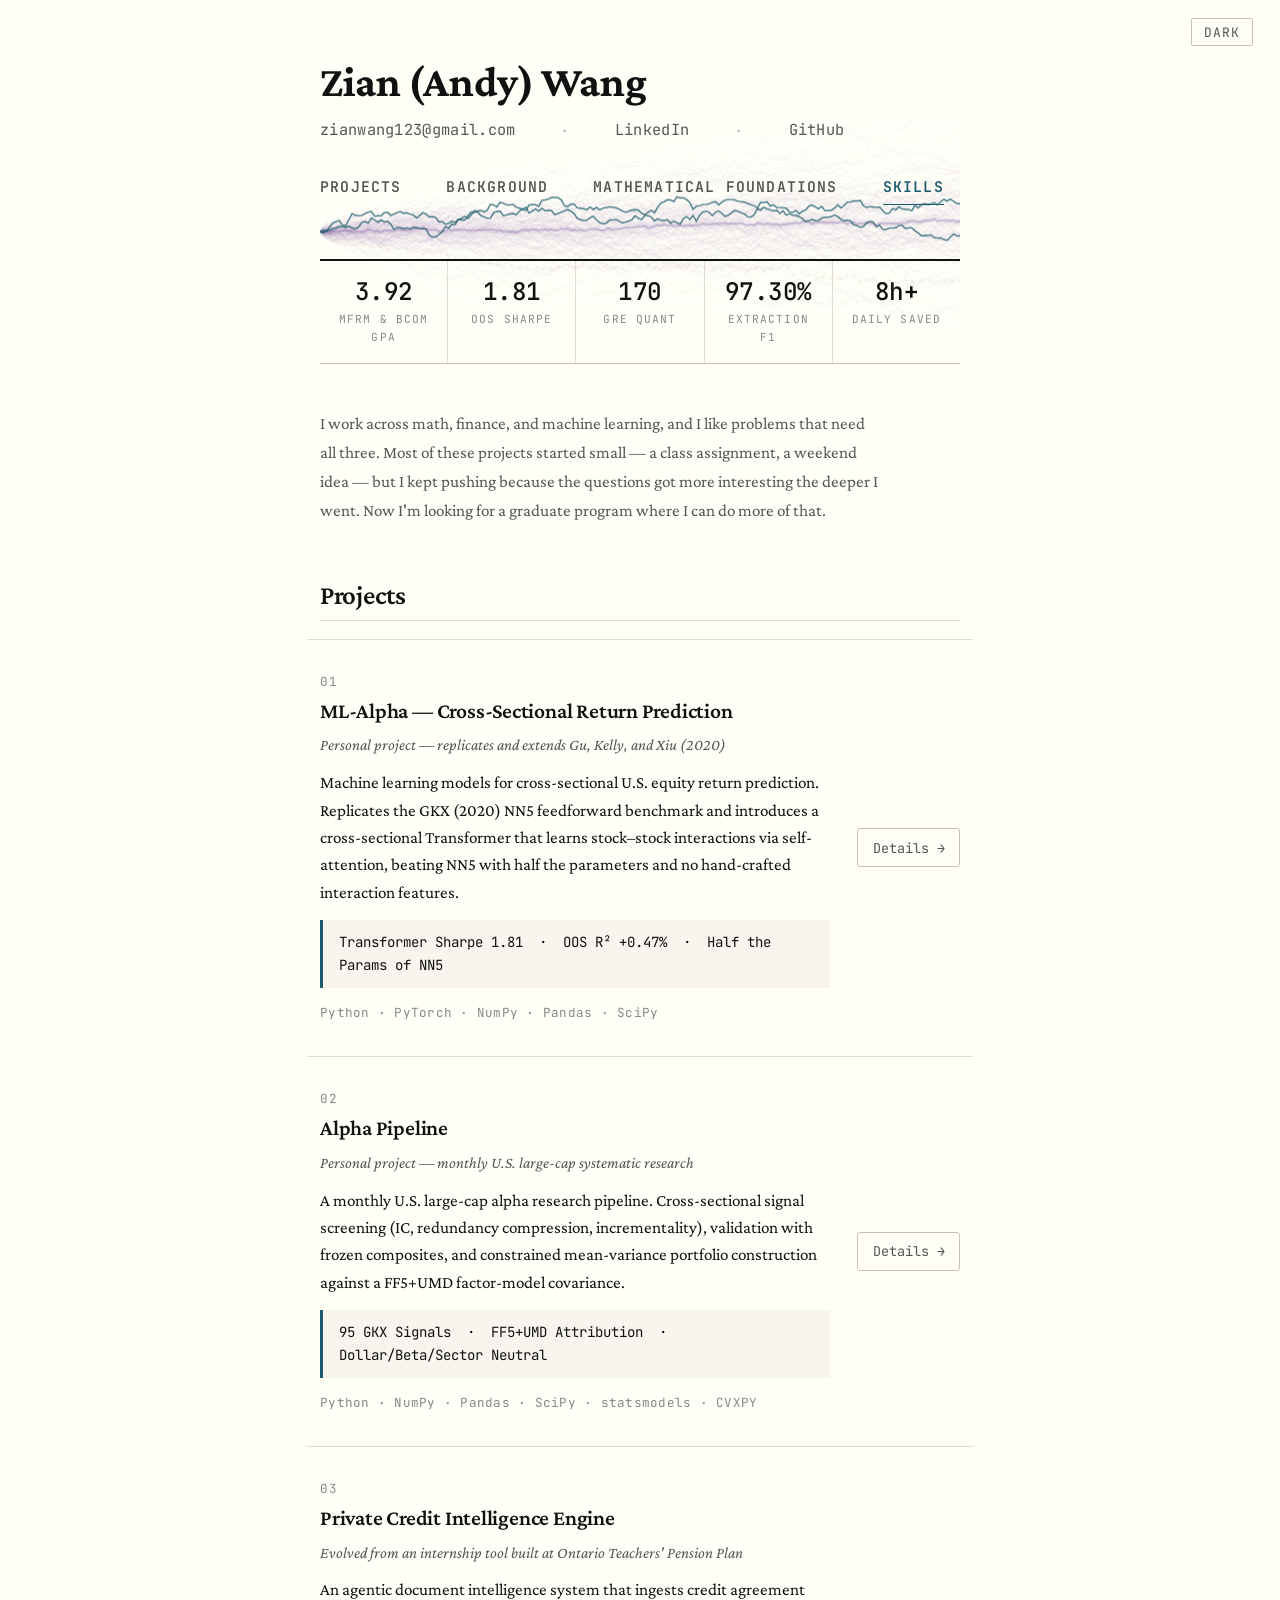
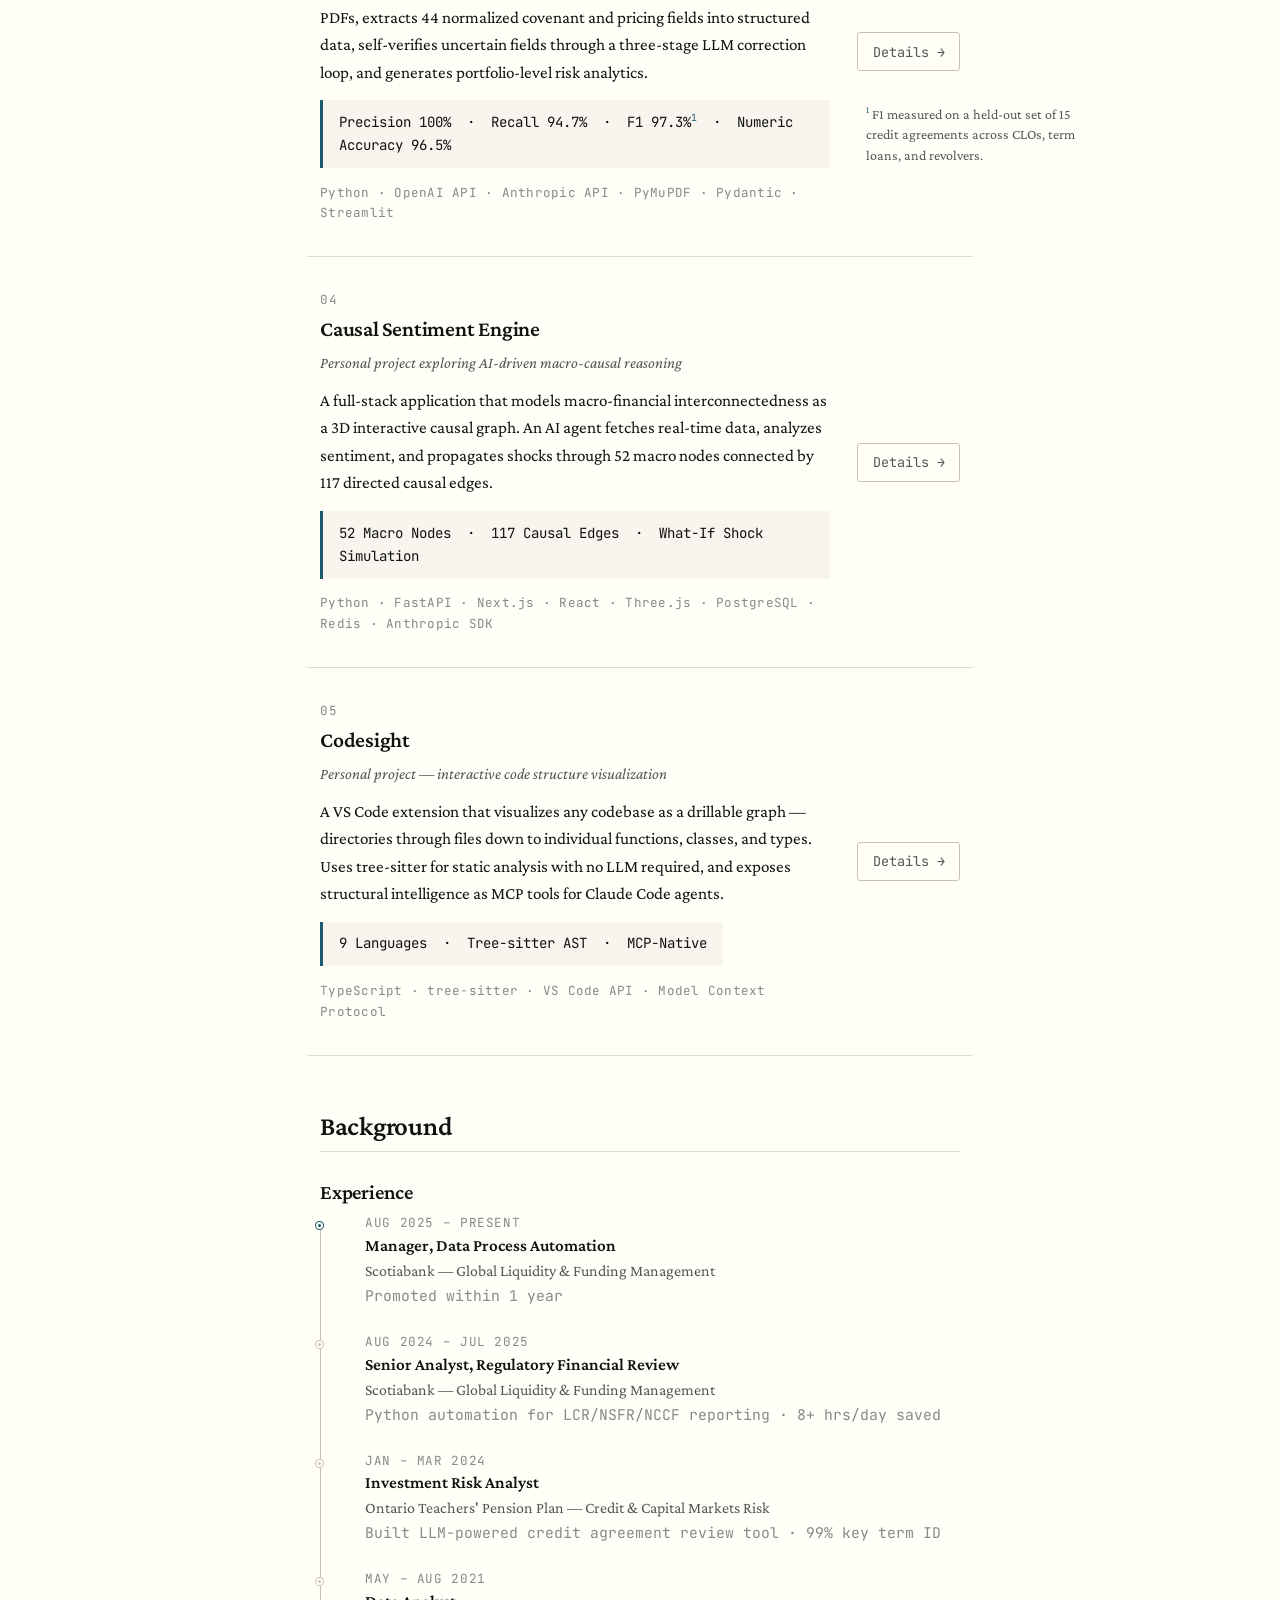
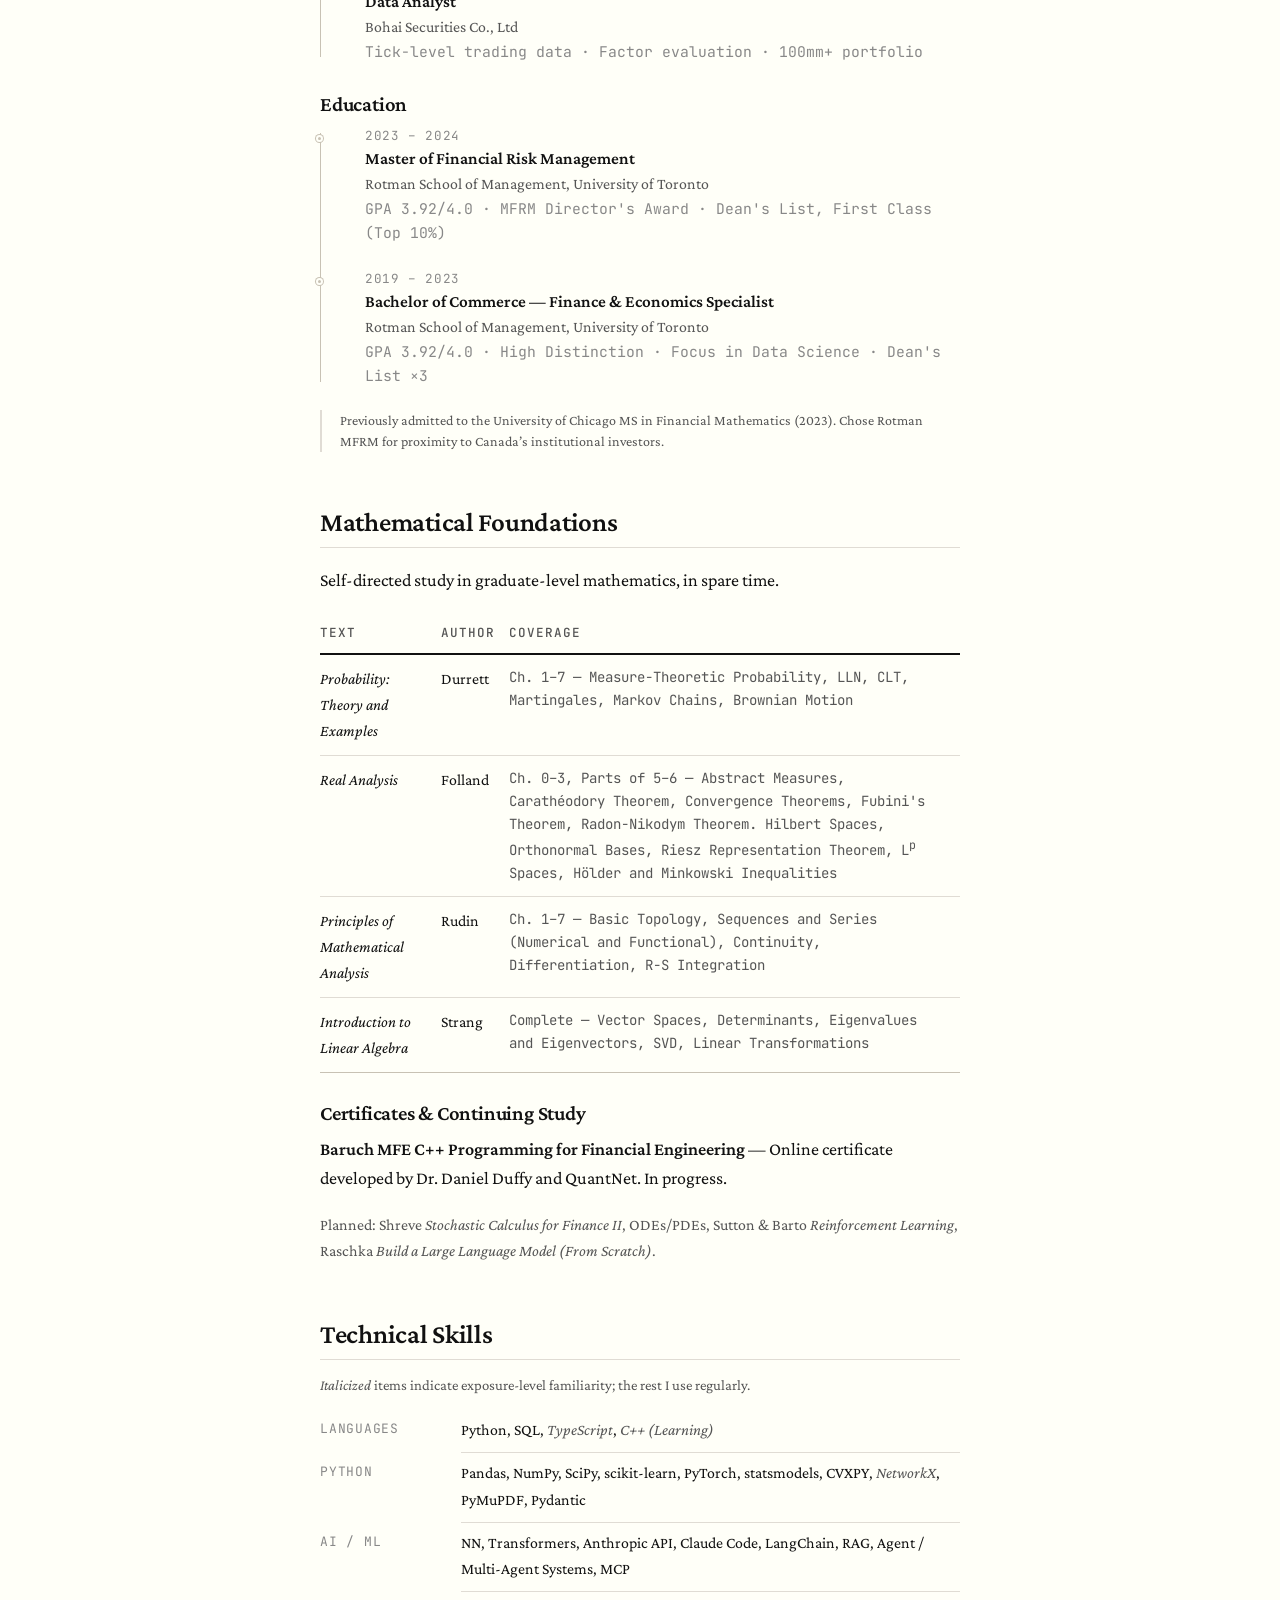
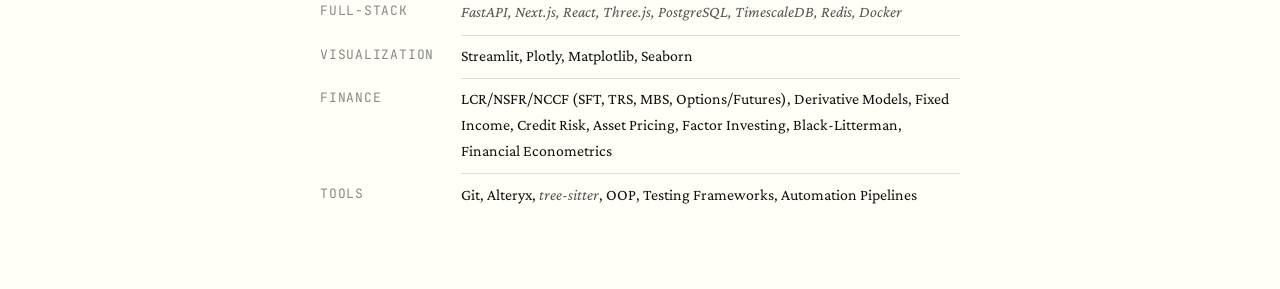
==== commit eb310848: "Replace Folland coverage with user-provided theorem list (title-cased) Co-Authored-By: Claude Opus 4" ====
--- a/index.html
+++ b/index.html
@@ -308,7 +308,7 @@
             <tr>
               <td class="book-title">Real Analysis</td>
               <td>Folland</td>
-              <td class="book-coverage">Ch. 0&ndash;3, Parts of 5&ndash;6 &mdash; Lebesgue Measure and Integration (Carath&eacute;odory, Fubini), Radon-Nikodym Theorem, L<sup>p</sup> Spaces (H&ouml;lder, Minkowski), Hilbert Spaces (Riesz Representation)</td>
+              <td class="book-coverage">Ch. 0&ndash;3, Parts of 5&ndash;6 &mdash; Abstract Measures, Carath&eacute;odory Theorem, Convergence Theorems, Fubini's Theorem, Radon-Nikodym Theorem. Hilbert Spaces, Orthonormal Bases, Riesz Representation Theorem, L<sup>p</sup> Spaces, H&ouml;lder and Minkowski Inequalities</td>
             </tr>
             <tr>
               <td class="book-title">Principles of Mathematical Analysis</td>
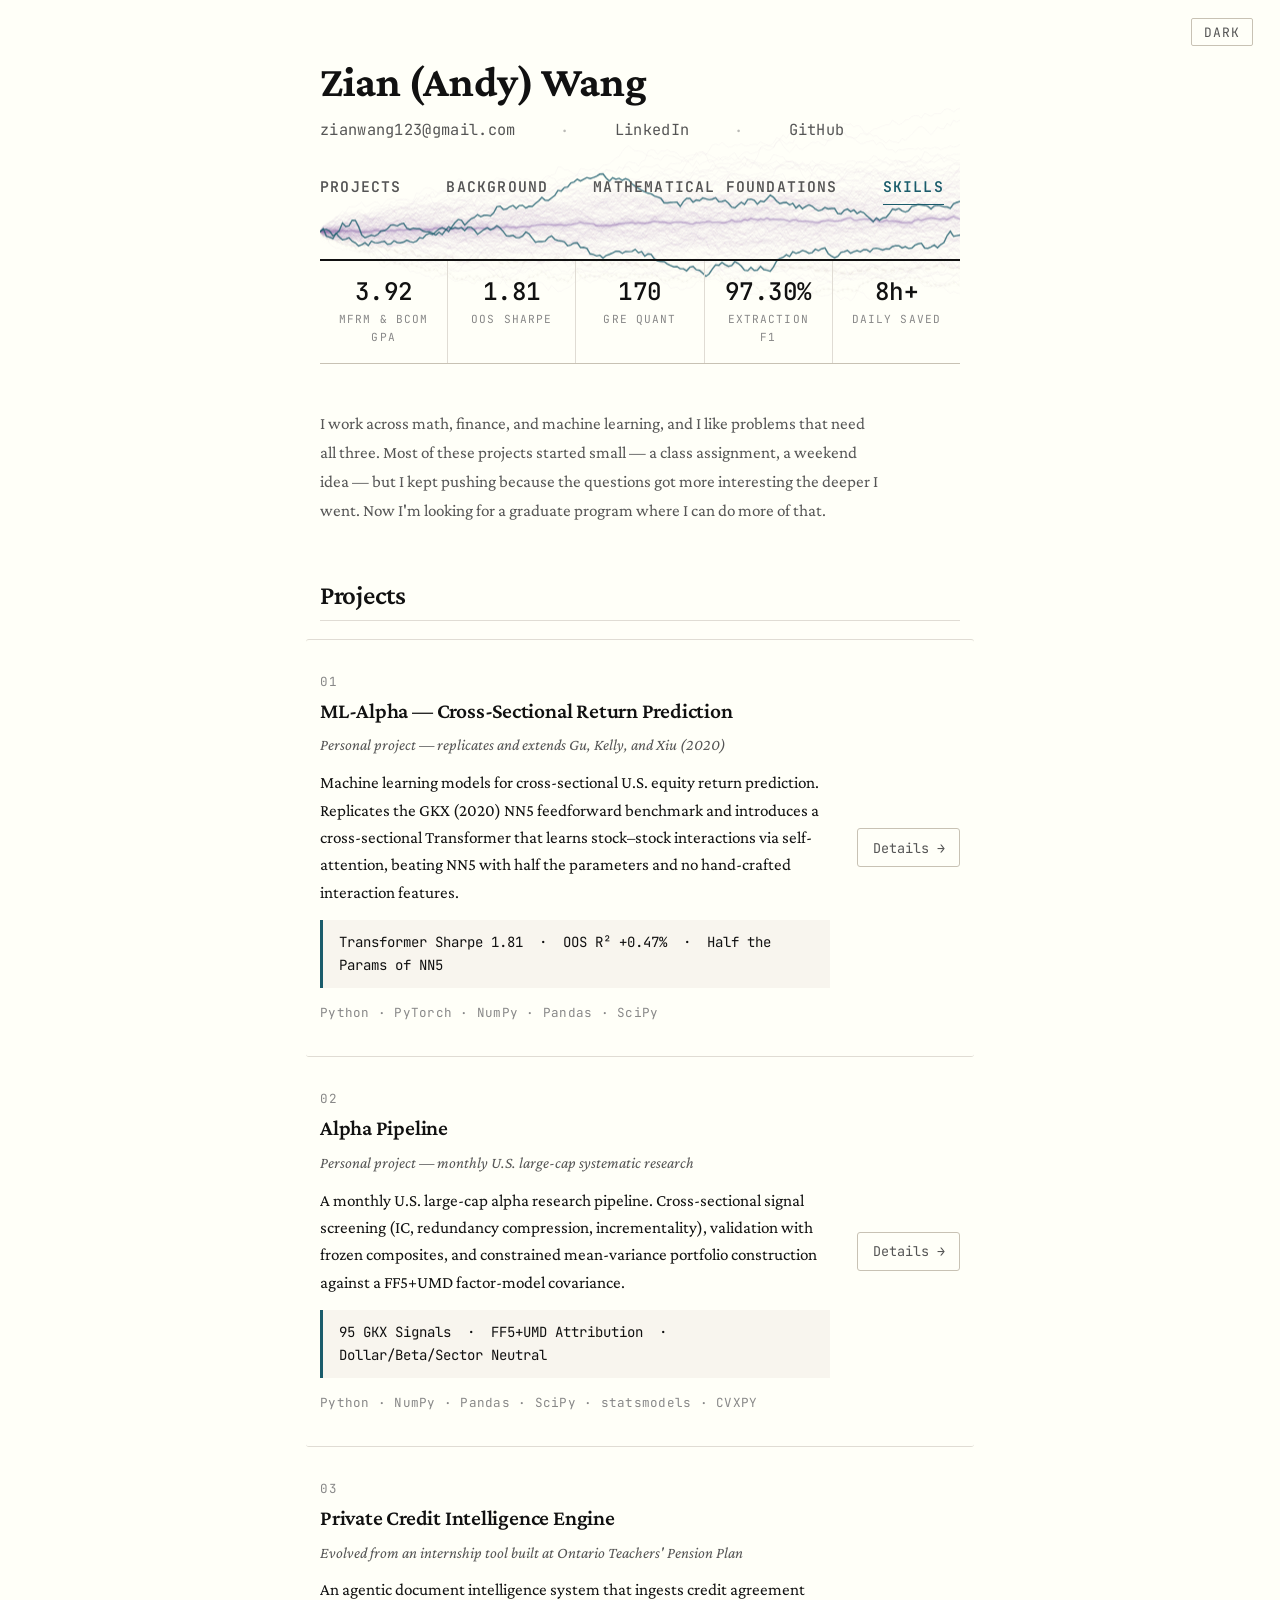
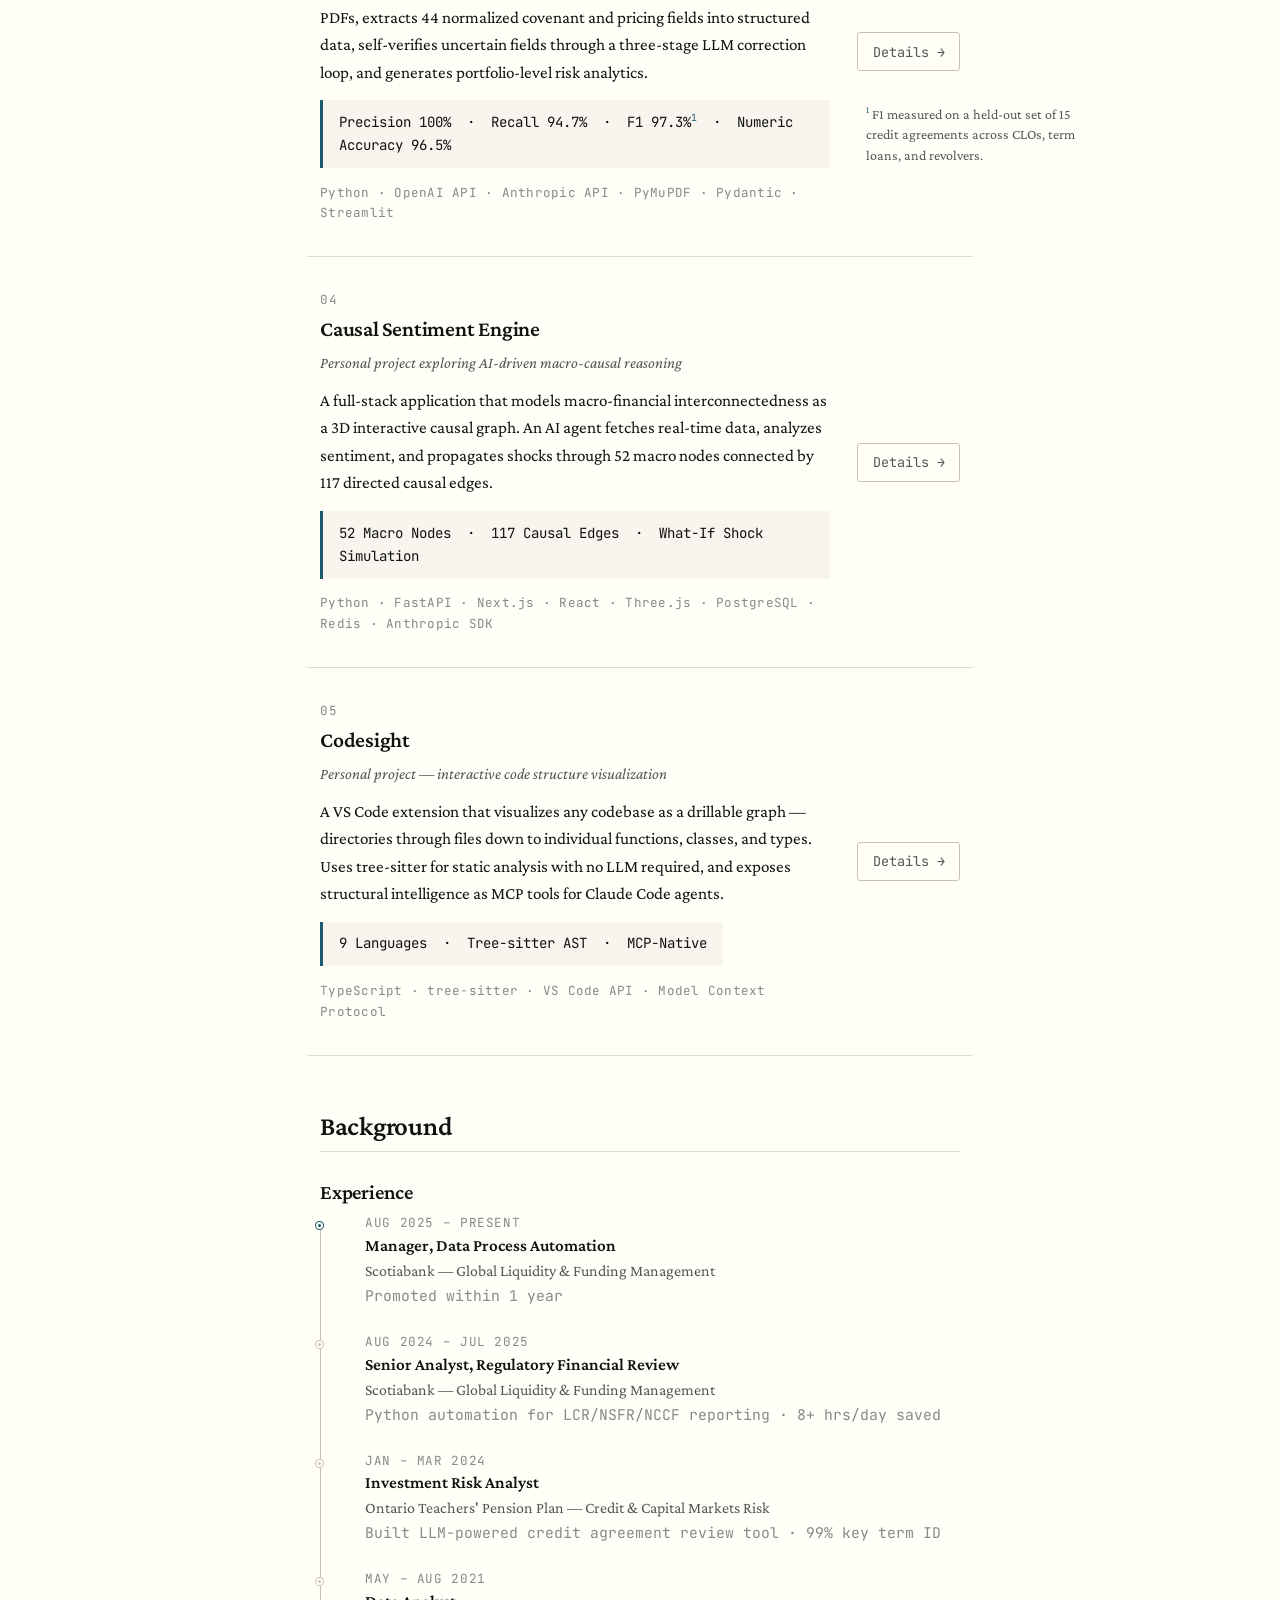
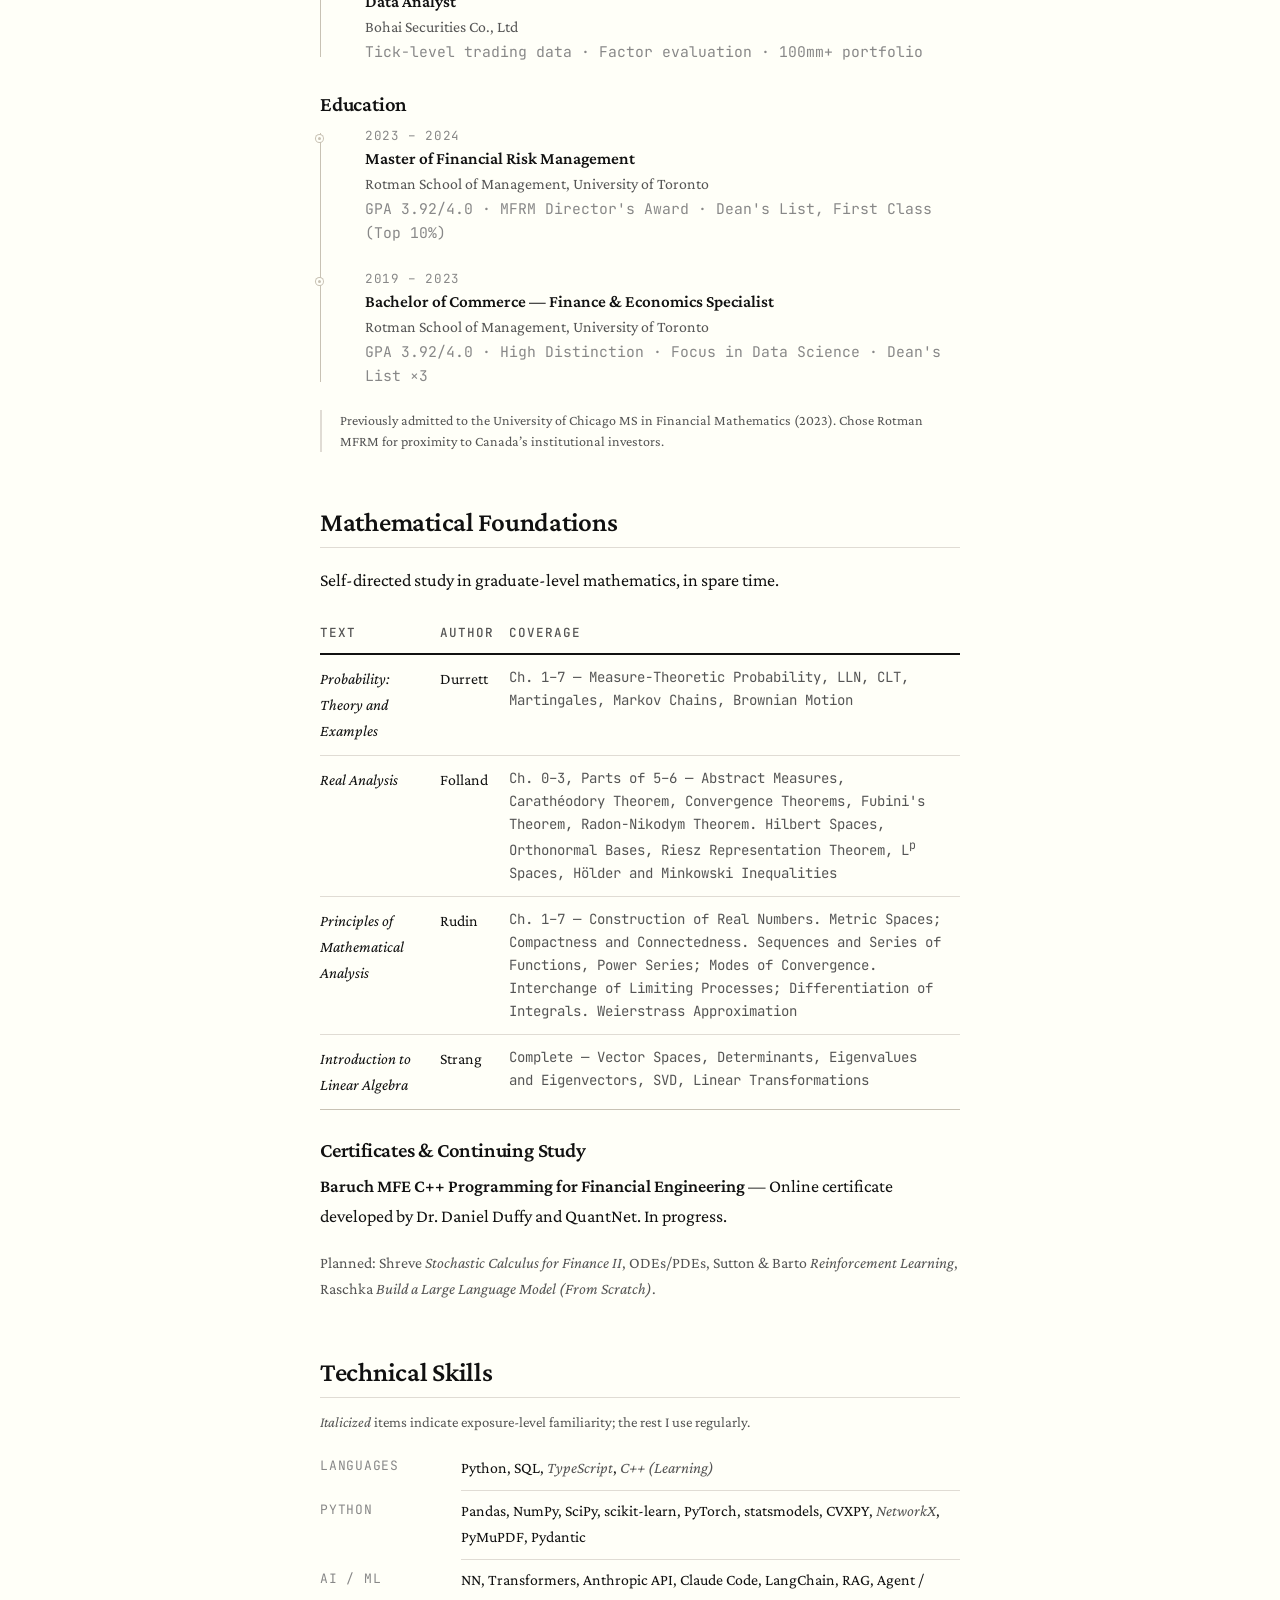
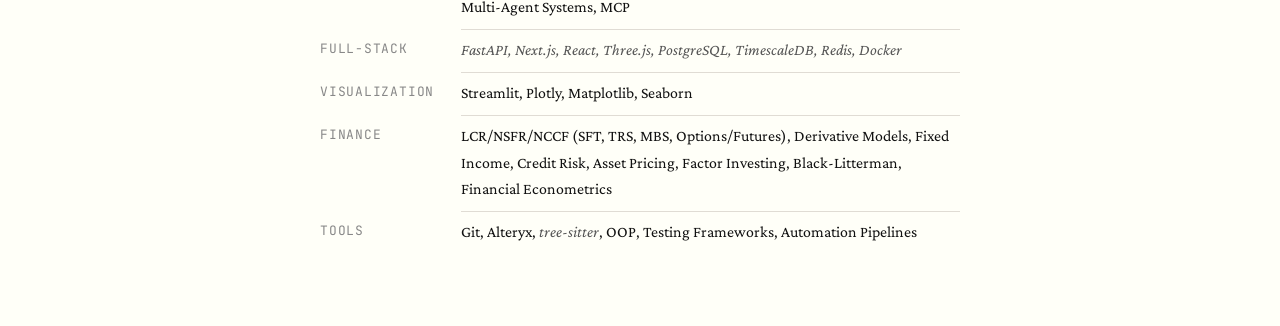
==== commit 1306e9da: "Replace Rudin coverage with user-provided topic list (title-cased) Co-Authored-By: Claude Opus 4.6 (" ====
--- a/index.html
+++ b/index.html
@@ -313,7 +313,7 @@
             <tr>
               <td class="book-title">Principles of Mathematical Analysis</td>
               <td>Rudin</td>
-              <td class="book-coverage">Ch. 1&ndash;7 &mdash; Basic Topology, Sequences and Series (Numerical and Functional), Continuity, Differentiation, R-S Integration</td>
+              <td class="book-coverage">Ch. 1&ndash;7 &mdash; Construction of Real Numbers. Metric Spaces; Compactness and Connectedness. Sequences and Series of Functions, Power Series; Modes of Convergence. Interchange of Limiting Processes; Differentiation of Integrals. Weierstrass Approximation</td>
             </tr>
             <tr>
               <td class="book-title">Introduction to Linear Algebra</td>
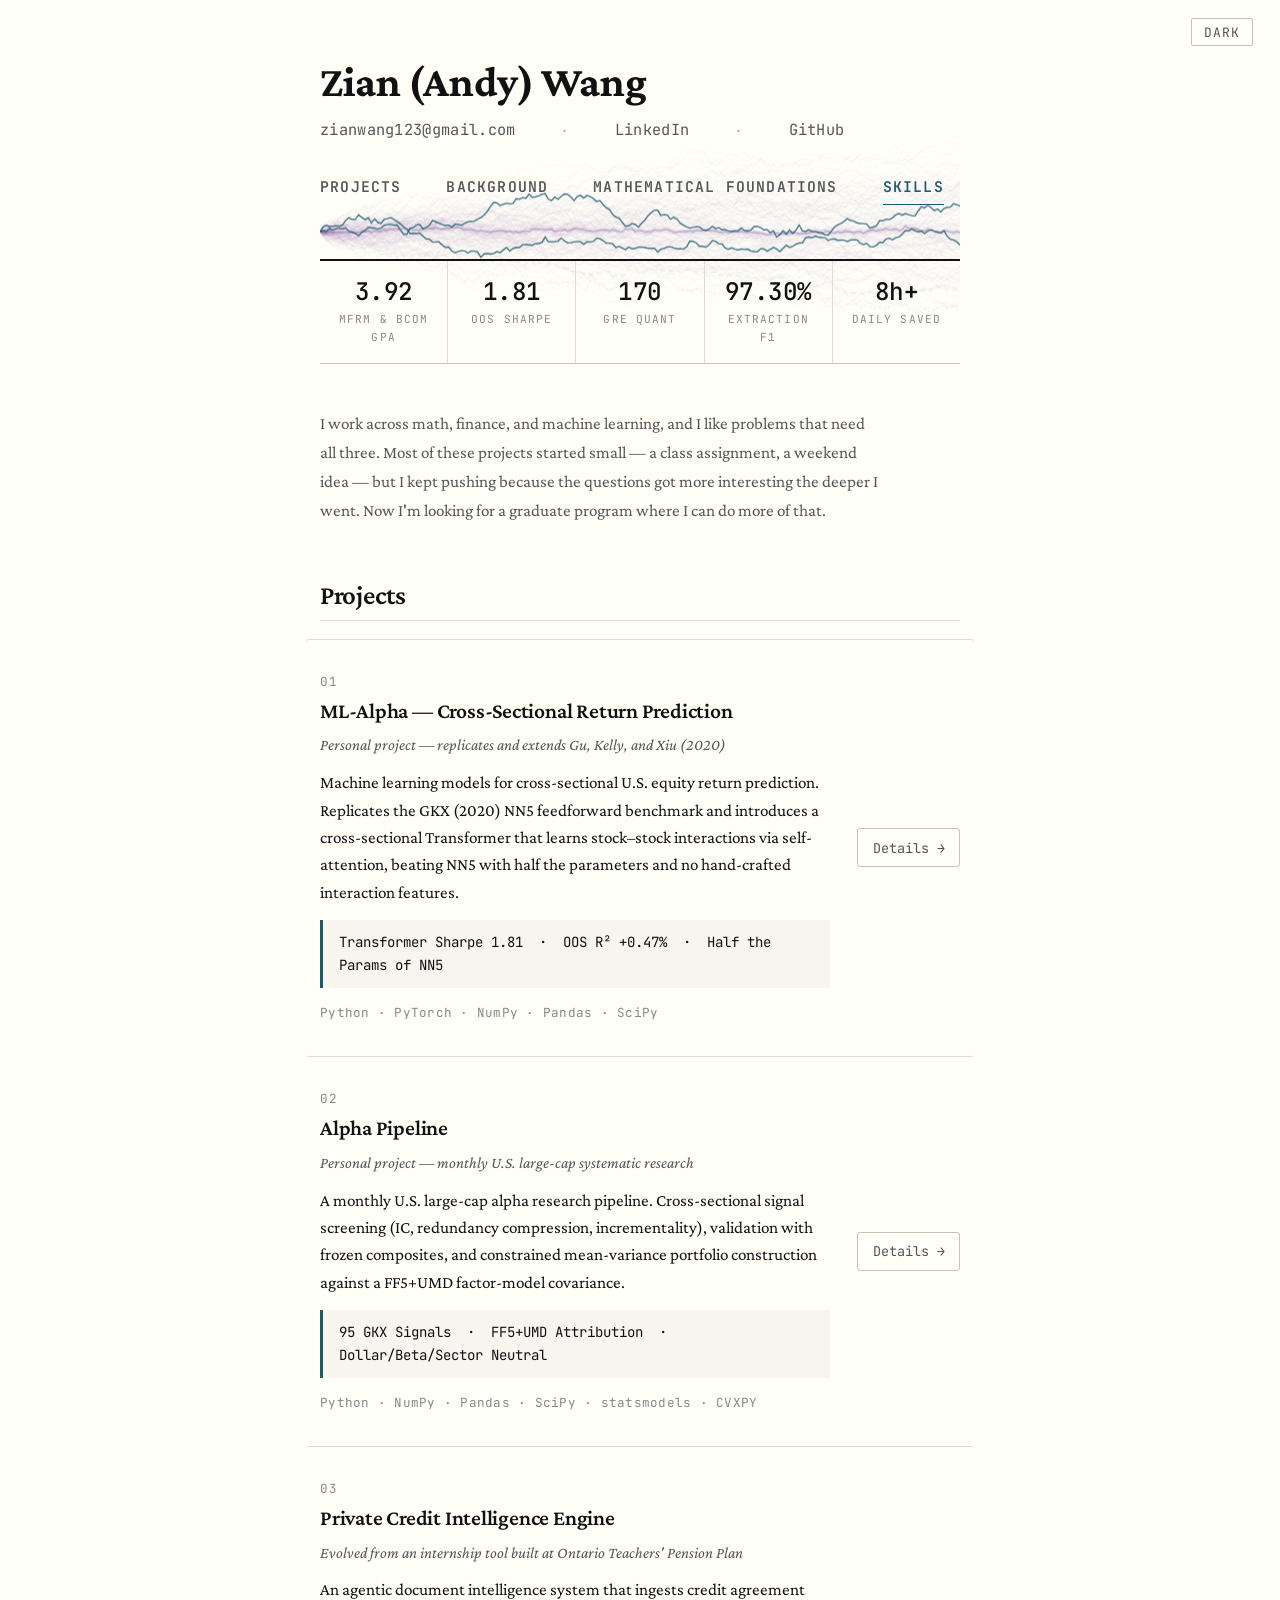
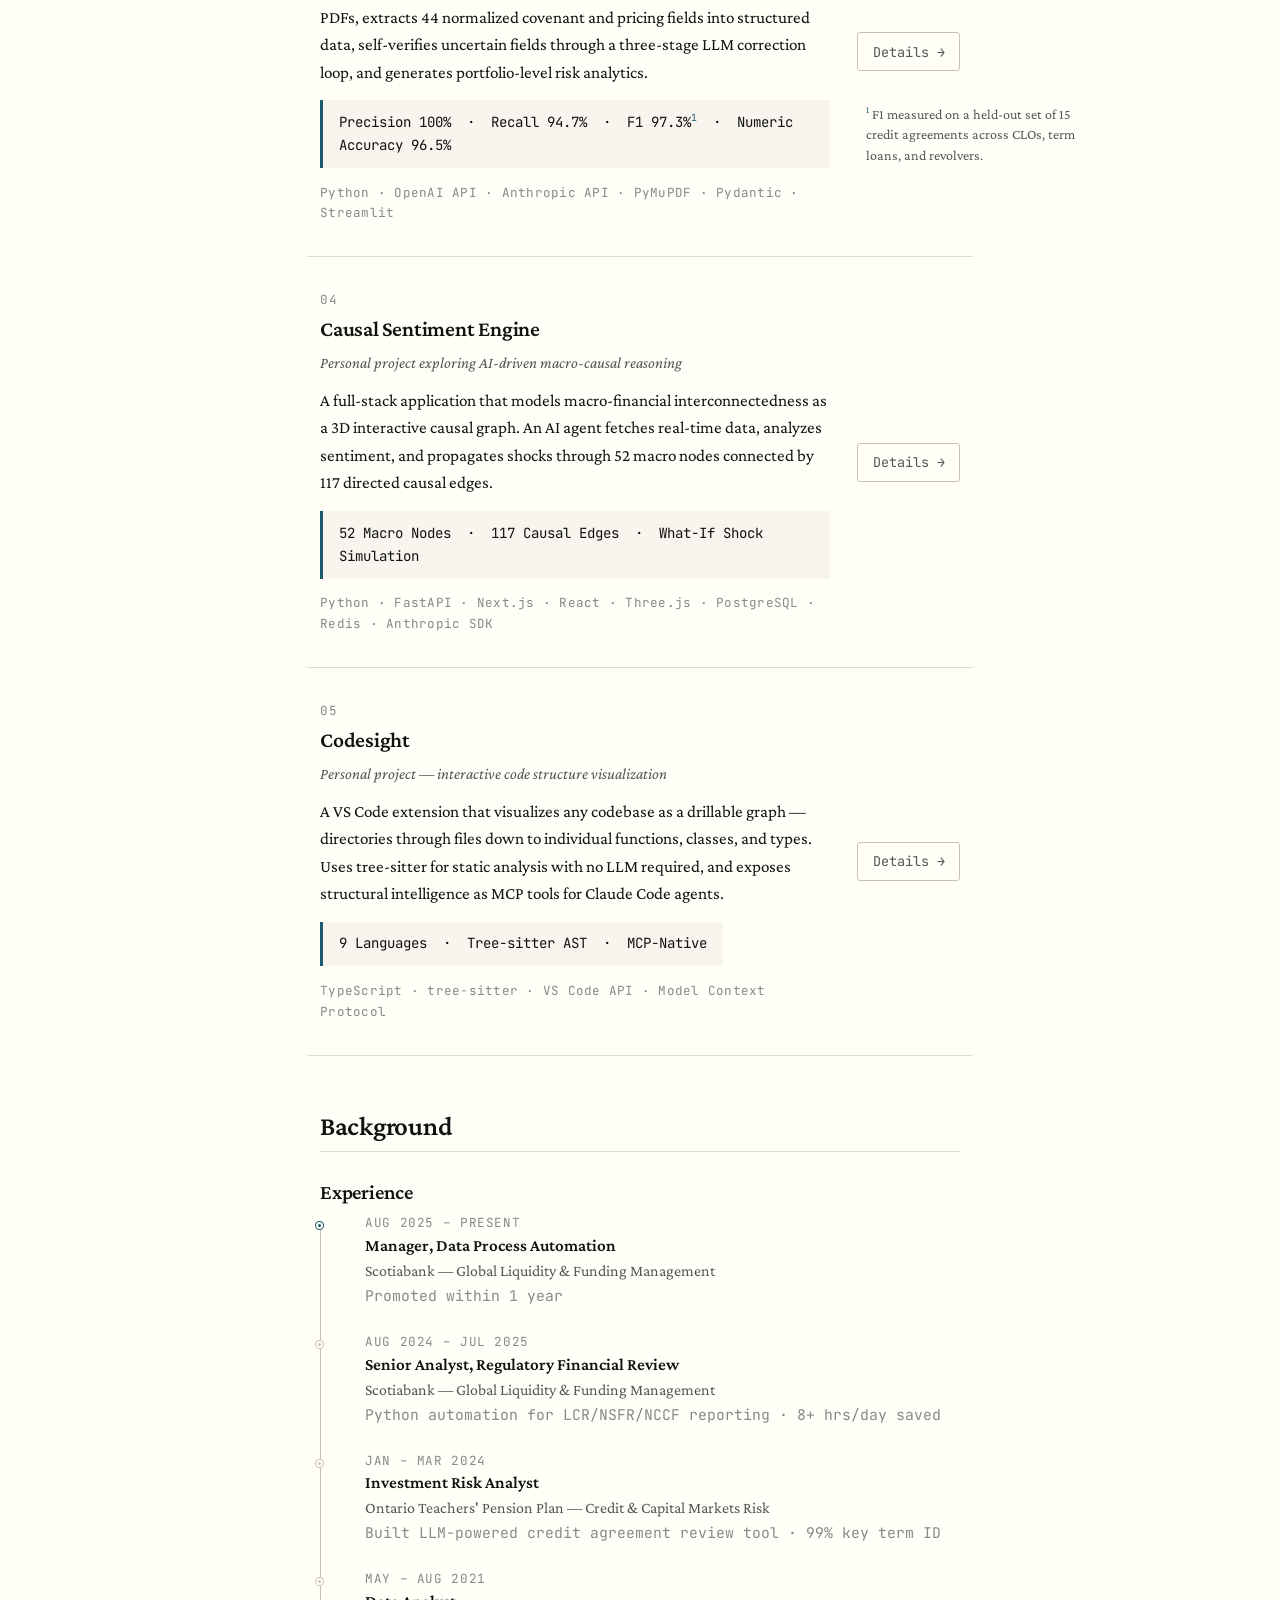
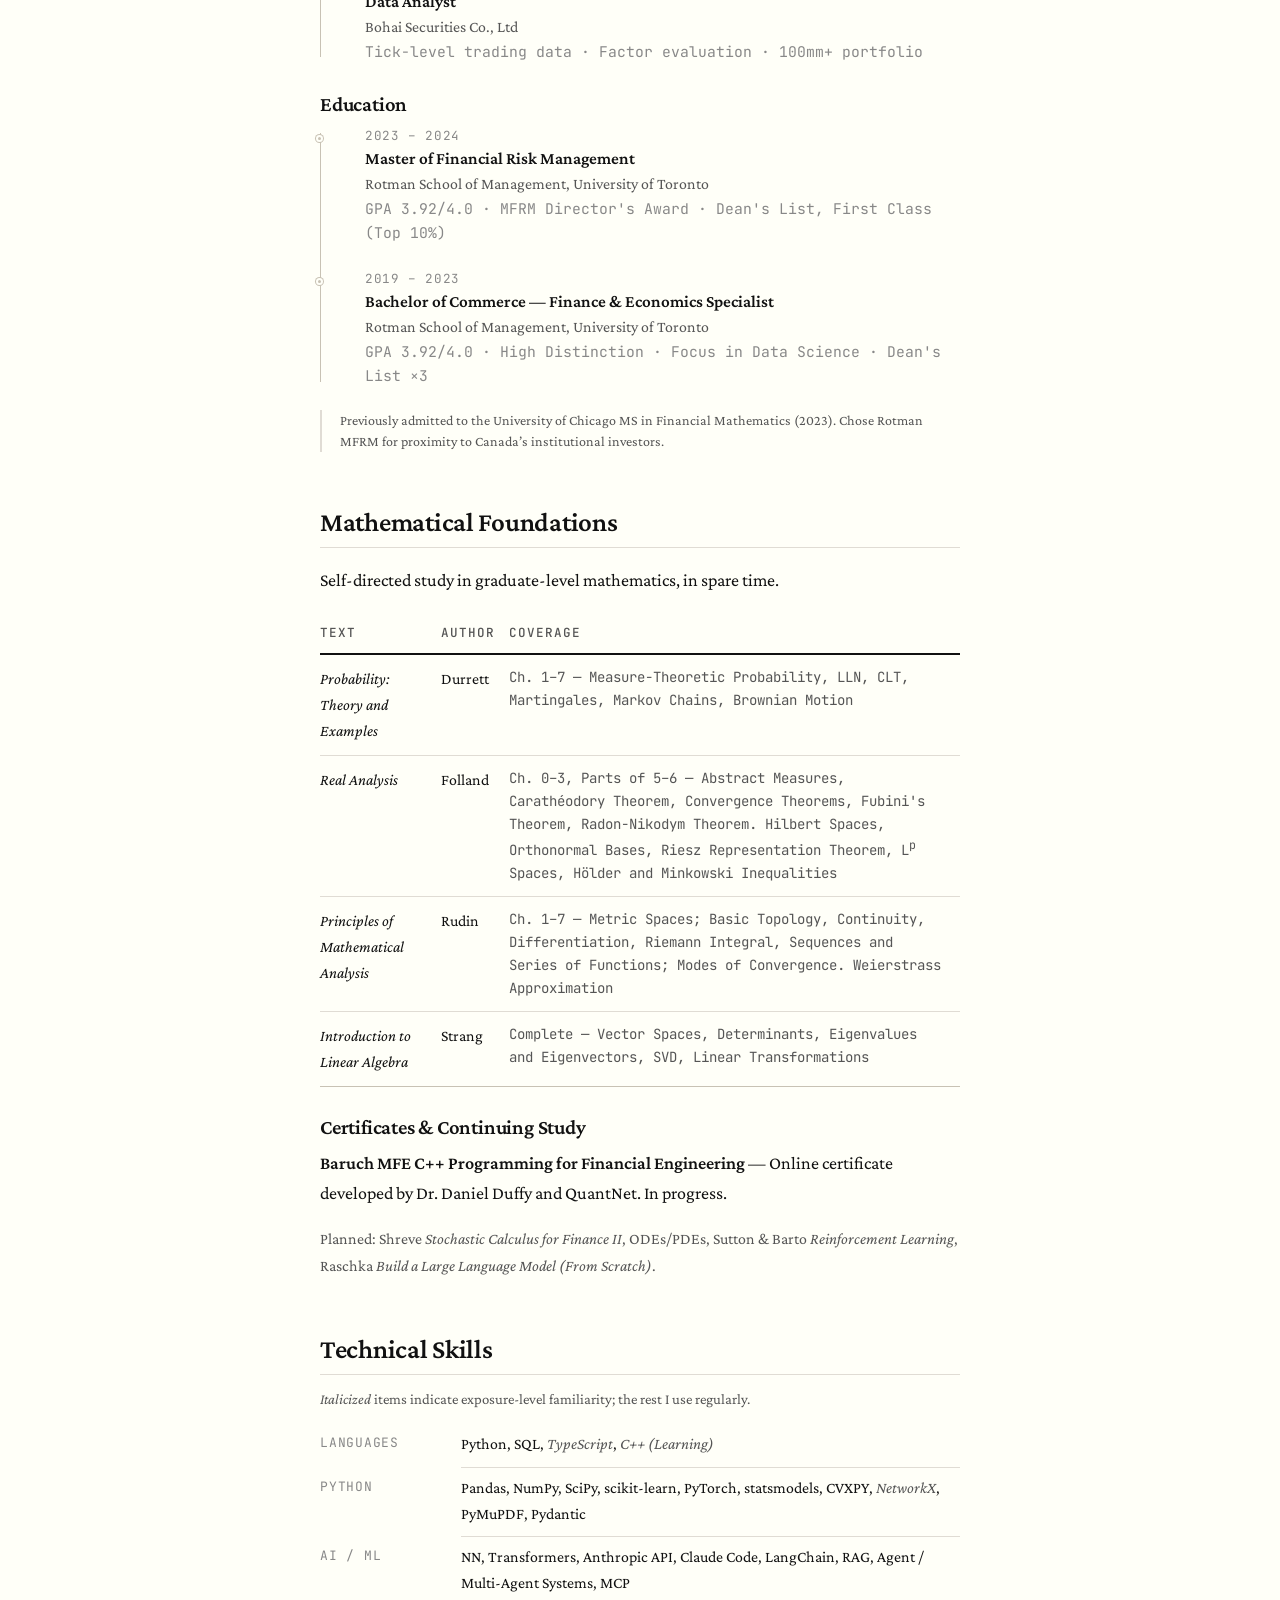
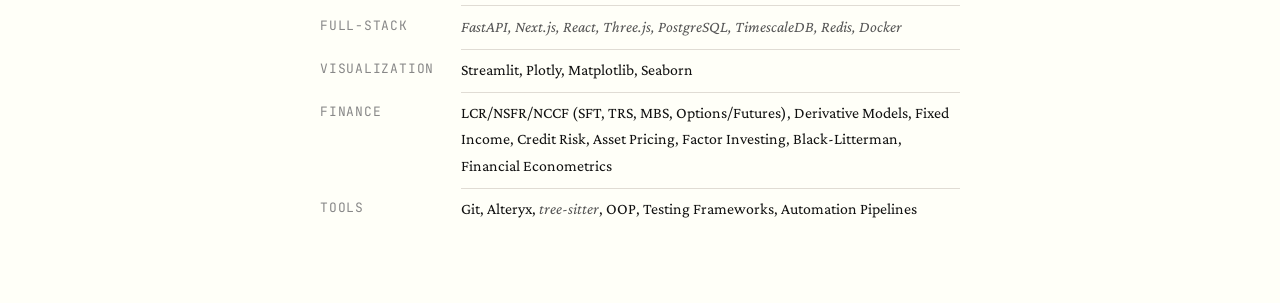
==== commit 46a1ae76: "Update Rudin coverage (title-cased, typos fixed) Co-Authored-By: Claude Opus 4.6 (1M context) <norep" ====
--- a/index.html
+++ b/index.html
@@ -313,7 +313,7 @@
             <tr>
               <td class="book-title">Principles of Mathematical Analysis</td>
               <td>Rudin</td>
-              <td class="book-coverage">Ch. 1&ndash;7 &mdash; Construction of Real Numbers. Metric Spaces; Compactness and Connectedness. Sequences and Series of Functions, Power Series; Modes of Convergence. Interchange of Limiting Processes; Differentiation of Integrals. Weierstrass Approximation</td>
+              <td class="book-coverage">Ch. 1&ndash;7 &mdash; Metric Spaces; Basic Topology, Continuity, Differentiation, Riemann Integral, Sequences and Series of Functions; Modes of Convergence. Weierstrass Approximation</td>
             </tr>
             <tr>
               <td class="book-title">Introduction to Linear Algebra</td>
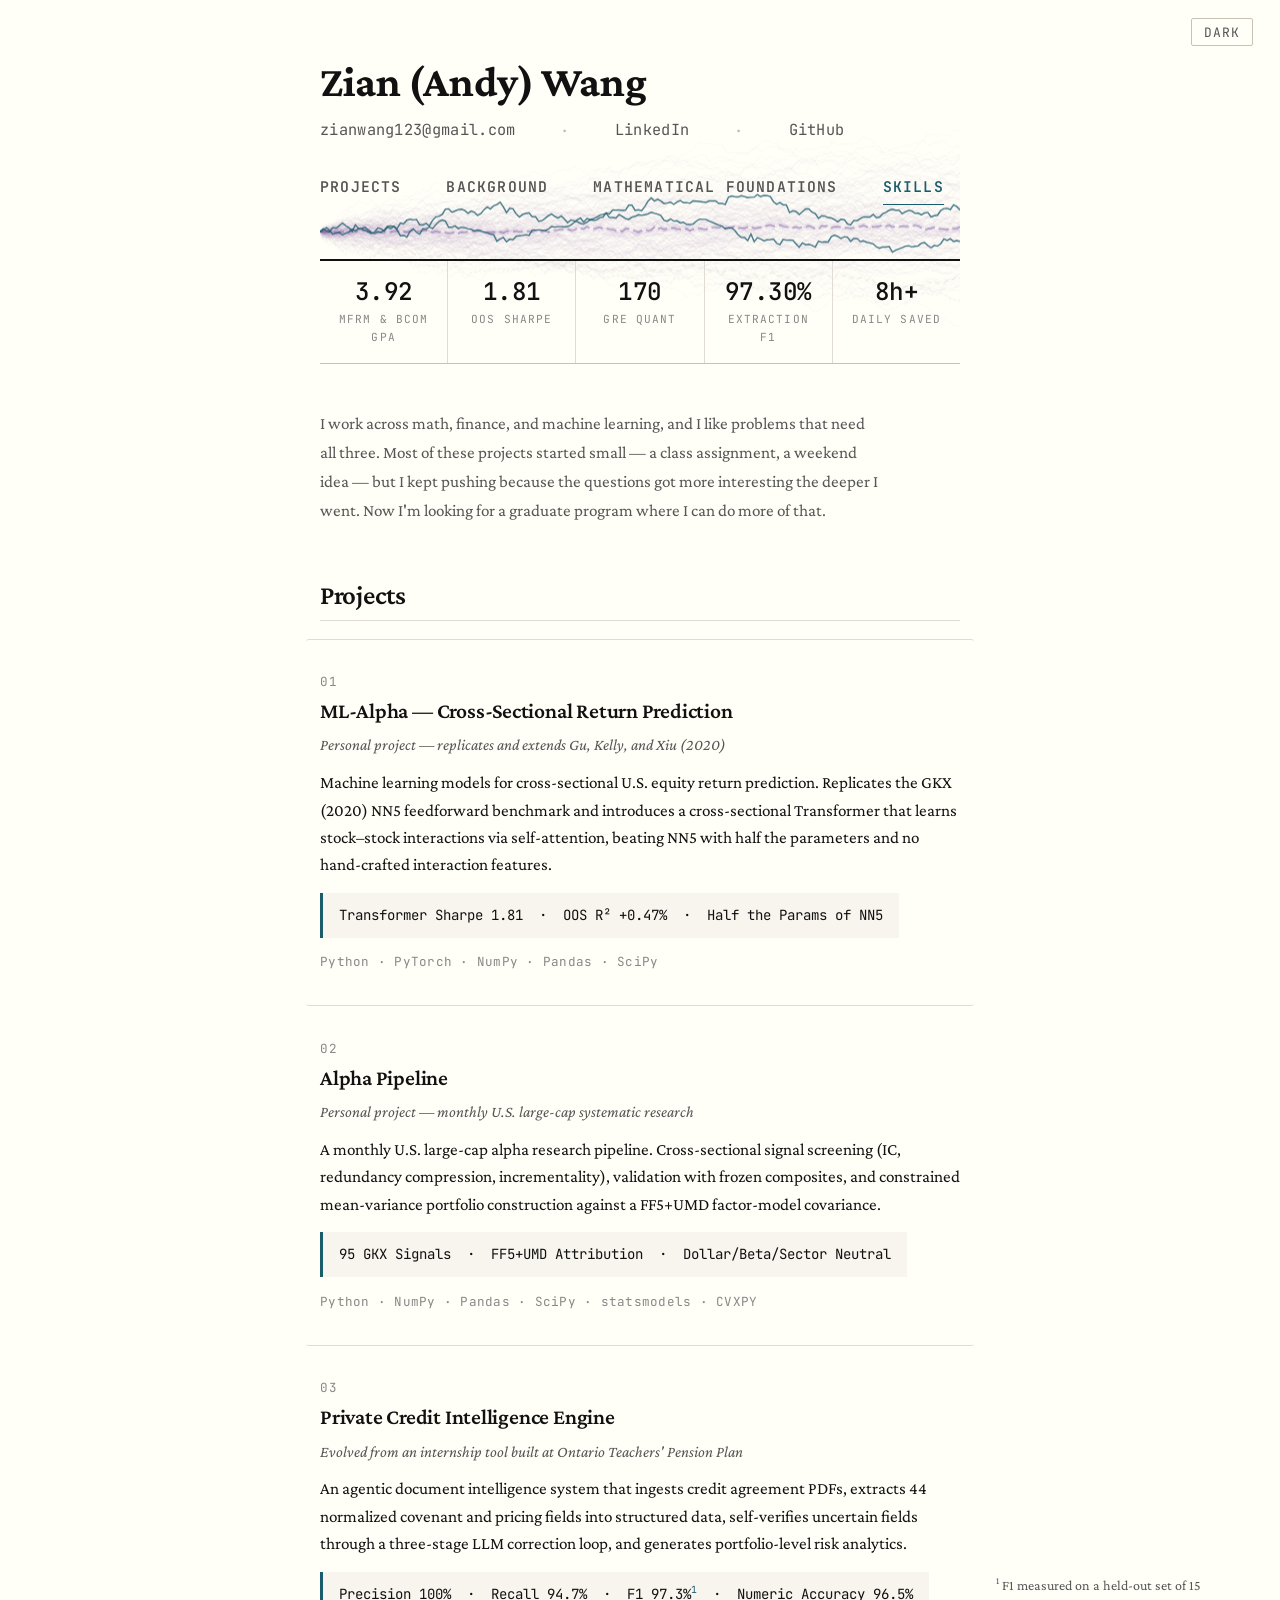
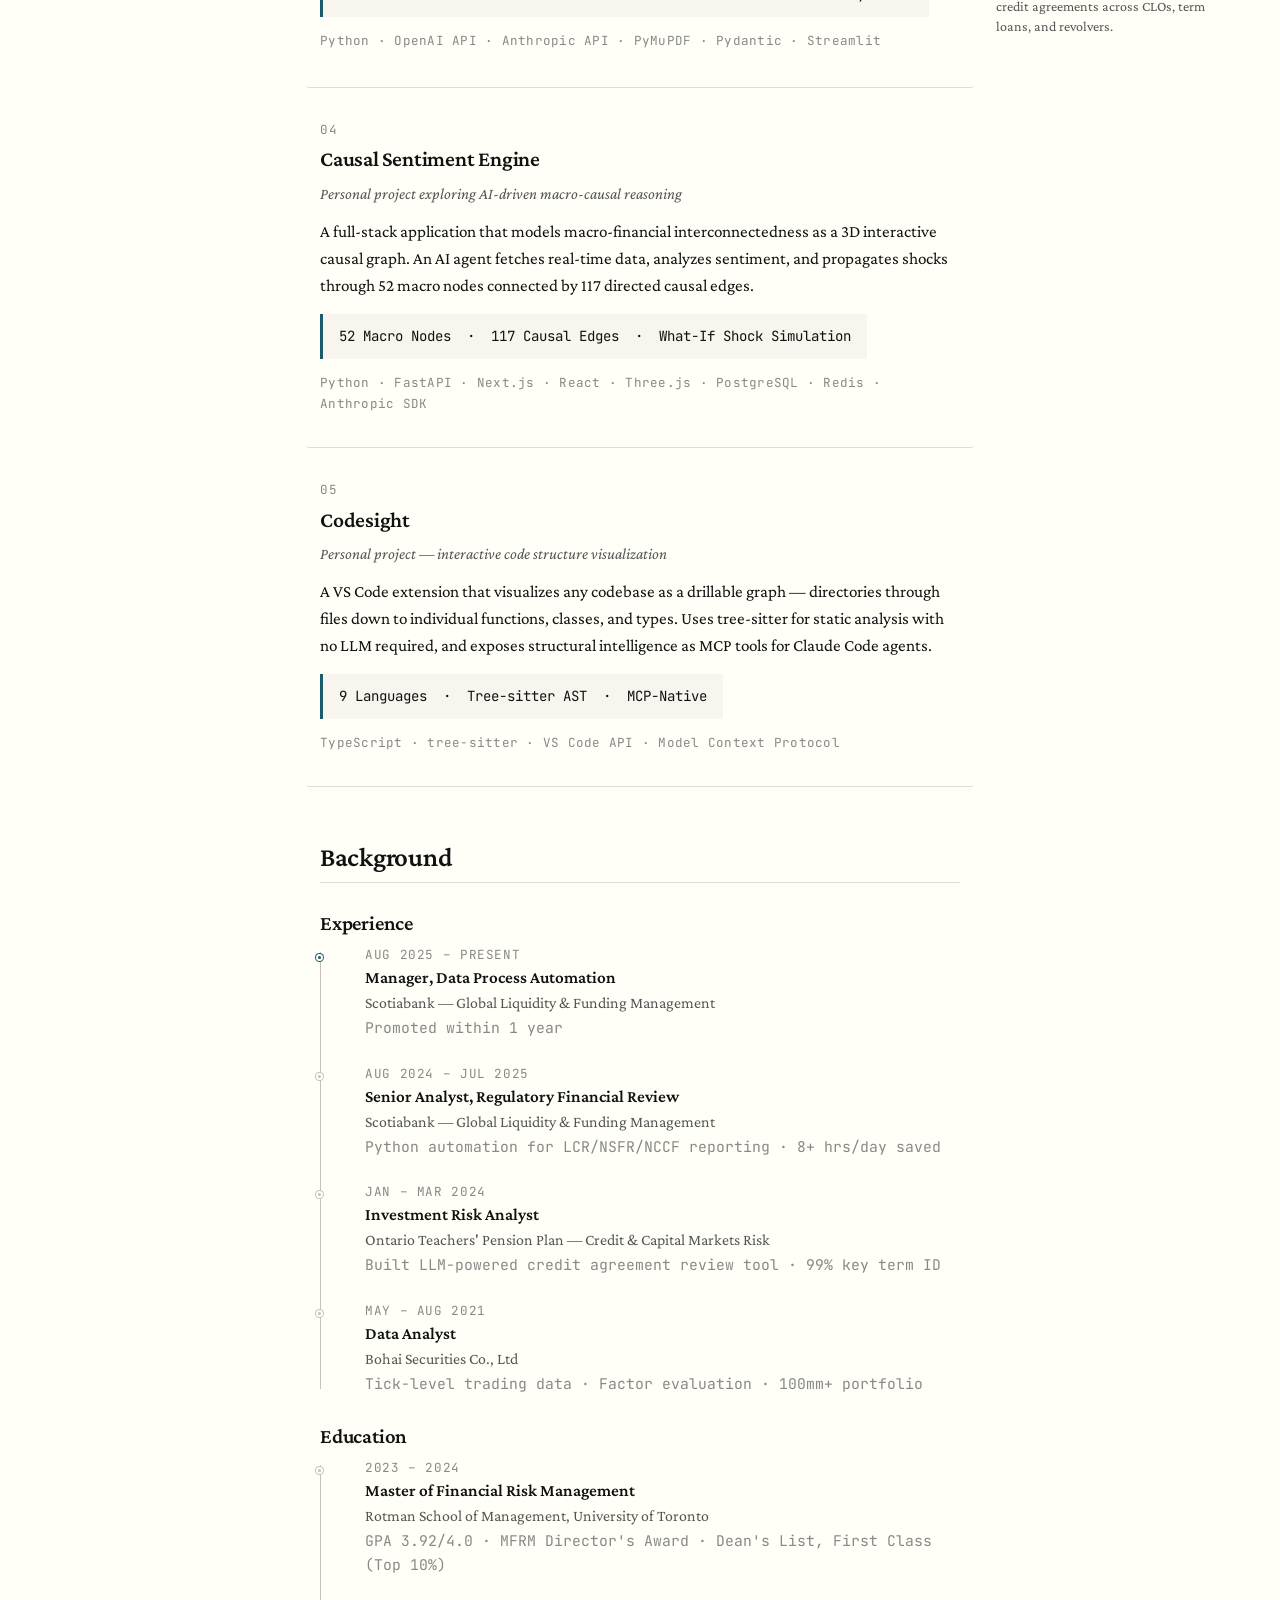
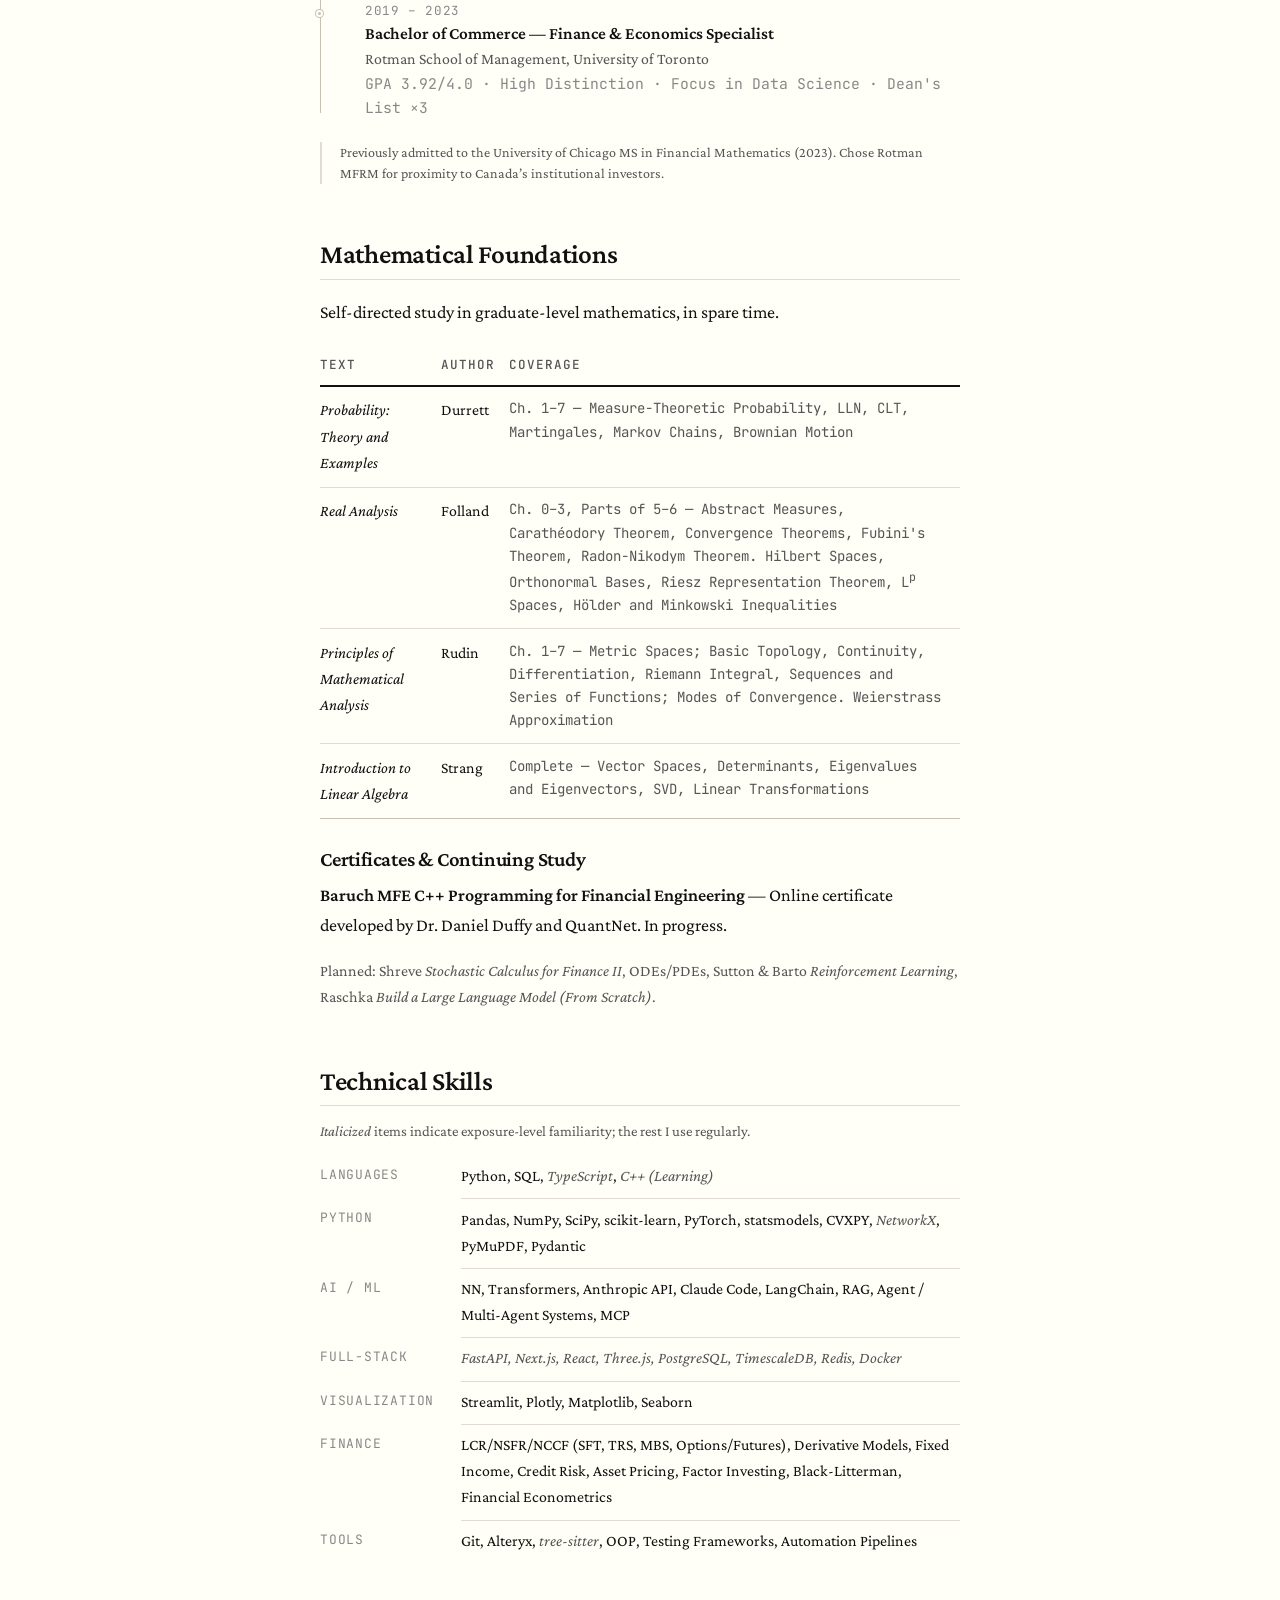
==== commit 0d1e03da: "Remove Details button from project cards, flatten card structure The Details button was redundant on" ====
--- a/index.html
+++ b/index.html
@@ -89,141 +89,96 @@
 
           <!-- Project 1 -->
           <div class="project-card">
-            <div class="project-card-inner">
-              <div>
-                <div class="project-number">01</div>
-                <h3><a href="https://github.com/spirituslab/ml-alpha" target="_blank" rel="noopener">ML-Alpha &mdash; Cross-Sectional Return Prediction</a></h3>
-                <p class="project-origin">Personal project &mdash; replicates and extends Gu, Kelly, and Xiu (2020)</p>
-                <p class="project-desc">
-                  Machine learning models for cross-sectional U.S. equity return prediction.
-                  Replicates the GKX (2020) NN5 feedforward benchmark and introduces a cross-sectional
-                  Transformer that learns stock&ndash;stock interactions via self-attention,
-                  beating NN5 with half the parameters and no hand-crafted interaction features.
-                </p>
-                <div class="project-result">
-                  Transformer Sharpe 1.81 &nbsp;&middot;&nbsp; OOS R&sup2; +0.47% &nbsp;&middot;&nbsp; Half the Params of NN5
-                </div>
-                <div class="project-stack">
-                  Python &middot; PyTorch &middot; NumPy &middot; Pandas &middot; SciPy
-                </div>
-              </div>
-              <div class="project-link">
-                <a href="https://github.com/spirituslab/ml-alpha" target="_blank" rel="noopener">
-                  Details &rarr;
-                </a>
-              </div>
+            <div class="project-number">01</div>
+            <h3><a href="https://github.com/spirituslab/ml-alpha" target="_blank" rel="noopener">ML-Alpha &mdash; Cross-Sectional Return Prediction</a></h3>
+            <p class="project-origin">Personal project &mdash; replicates and extends Gu, Kelly, and Xiu (2020)</p>
+            <p class="project-desc">
+              Machine learning models for cross-sectional U.S. equity return prediction.
+              Replicates the GKX (2020) NN5 feedforward benchmark and introduces a cross-sectional
+              Transformer that learns stock&ndash;stock interactions via self-attention,
+              beating NN5 with half the parameters and no hand-crafted interaction features.
+            </p>
+            <div class="project-result">
+              Transformer Sharpe 1.81 &nbsp;&middot;&nbsp; OOS R&sup2; +0.47% &nbsp;&middot;&nbsp; Half the Params of NN5
+            </div>
+            <div class="project-stack">
+              Python &middot; PyTorch &middot; NumPy &middot; Pandas &middot; SciPy
             </div>
           </div>
 
           <!-- Project 2 -->
           <div class="project-card">
-            <div class="project-card-inner">
-              <div>
-                <div class="project-number">02</div>
-                <h3><a href="https://github.com/spirituslab/alpha-pipeline" target="_blank" rel="noopener">Alpha Pipeline</a></h3>
-                <p class="project-origin">Personal project &mdash; monthly U.S. large-cap systematic research</p>
-                <p class="project-desc">
-                  A monthly U.S. large-cap alpha research pipeline. Cross-sectional signal
-                  screening (IC, redundancy compression, incrementality), validation with
-                  frozen composites, and constrained mean-variance portfolio construction
-                  against a FF5+UMD factor-model covariance.
-                </p>
-                <div class="project-result">
-                  95 GKX Signals &nbsp;&middot;&nbsp; FF5+UMD Attribution &nbsp;&middot;&nbsp; Dollar/Beta/Sector Neutral
-                </div>
-                <div class="project-stack">
-                  Python &middot; NumPy &middot; Pandas &middot; SciPy &middot; statsmodels &middot; CVXPY
-                </div>
-              </div>
-              <div class="project-link">
-                <a href="https://github.com/spirituslab/alpha-pipeline" target="_blank" rel="noopener">
-                  Details &rarr;
-                </a>
-              </div>
+            <div class="project-number">02</div>
+            <h3><a href="https://github.com/spirituslab/alpha-pipeline" target="_blank" rel="noopener">Alpha Pipeline</a></h3>
+            <p class="project-origin">Personal project &mdash; monthly U.S. large-cap systematic research</p>
+            <p class="project-desc">
+              A monthly U.S. large-cap alpha research pipeline. Cross-sectional signal
+              screening (IC, redundancy compression, incrementality), validation with
+              frozen composites, and constrained mean-variance portfolio construction
+              against a FF5+UMD factor-model covariance.
+            </p>
+            <div class="project-result">
+              95 GKX Signals &nbsp;&middot;&nbsp; FF5+UMD Attribution &nbsp;&middot;&nbsp; Dollar/Beta/Sector Neutral
+            </div>
+            <div class="project-stack">
+              Python &middot; NumPy &middot; Pandas &middot; SciPy &middot; statsmodels &middot; CVXPY
             </div>
           </div>
 
           <!-- Project 3 -->
           <div class="project-card">
-            <div class="project-card-inner">
-              <div>
-                <div class="project-number">03</div>
-                <h3><a href="https://github.com/spirituslab/private-credit-intel" target="_blank" rel="noopener">Private Credit Intelligence Engine</a></h3>
-                <p class="project-origin">Evolved from an internship tool built at Ontario Teachers' Pension Plan</p>
-                <p class="project-desc">
-                  An agentic document intelligence system that ingests credit agreement PDFs,
-                  extracts 44 normalized covenant and pricing fields into structured data,
-                  self-verifies uncertain fields through a three-stage LLM correction loop,
-                  and generates portfolio-level risk analytics.
-                </p>
-                <div class="project-result">
-                  Precision 100% &nbsp;&middot;&nbsp; Recall 94.7% &nbsp;&middot;&nbsp; F1 97.3%<span class="sidenote-ref">1</span> &nbsp;&middot;&nbsp; Numeric Accuracy 96.5%
-                </div>
-                <span class="sidenote"><span class="sidenote-ref">1</span> F1 measured on a held-out set of 15 credit agreements across CLOs, term loans, and revolvers.</span>
-                <div class="project-stack">
-                  Python &middot; OpenAI API &middot; Anthropic API &middot; PyMuPDF &middot; Pydantic &middot; Streamlit
-                </div>
-              </div>
-              <div class="project-link">
-                <a href="https://github.com/spirituslab/private-credit-intel" target="_blank" rel="noopener">
-                  Details &rarr;
-                </a>
-              </div>
+            <div class="project-number">03</div>
+            <h3><a href="https://github.com/spirituslab/private-credit-intel" target="_blank" rel="noopener">Private Credit Intelligence Engine</a></h3>
+            <p class="project-origin">Evolved from an internship tool built at Ontario Teachers' Pension Plan</p>
+            <p class="project-desc">
+              An agentic document intelligence system that ingests credit agreement PDFs,
+              extracts 44 normalized covenant and pricing fields into structured data,
+              self-verifies uncertain fields through a three-stage LLM correction loop,
+              and generates portfolio-level risk analytics.
+            </p>
+            <div class="project-result">
+              Precision 100% &nbsp;&middot;&nbsp; Recall 94.7% &nbsp;&middot;&nbsp; F1 97.3%<span class="sidenote-ref">1</span> &nbsp;&middot;&nbsp; Numeric Accuracy 96.5%
+            </div>
+            <span class="sidenote"><span class="sidenote-ref">1</span> F1 measured on a held-out set of 15 credit agreements across CLOs, term loans, and revolvers.</span>
+            <div class="project-stack">
+              Python &middot; OpenAI API &middot; Anthropic API &middot; PyMuPDF &middot; Pydantic &middot; Streamlit
             </div>
           </div>
 
           <!-- Project 4 -->
           <div class="project-card">
-            <div class="project-card-inner">
-              <div>
-                <div class="project-number">04</div>
-                <h3><a href="https://github.com/spirituslab/causal-sentiment" target="_blank" rel="noopener">Causal Sentiment Engine</a></h3>
-                <p class="project-origin">Personal project exploring AI-driven macro-causal reasoning</p>
-                <p class="project-desc">
-                  A full-stack application that models macro-financial interconnectedness as a
-                  3D interactive causal graph. An AI agent fetches real-time data, analyzes sentiment,
-                  and propagates shocks through 52 macro nodes connected by 117 directed causal edges.
-                </p>
-                <div class="project-result">
-                  52 Macro Nodes &nbsp;&middot;&nbsp; 117 Causal Edges &nbsp;&middot;&nbsp; What-If Shock Simulation
-                </div>
-                <div class="project-stack">
-                  Python &middot; FastAPI &middot; Next.js &middot; React &middot; Three.js &middot; PostgreSQL &middot; Redis &middot; Anthropic SDK
-                </div>
-              </div>
-              <div class="project-link">
-                <a href="https://github.com/spirituslab/causal-sentiment" target="_blank" rel="noopener">
-                  Details &rarr;
-                </a>
-              </div>
+            <div class="project-number">04</div>
+            <h3><a href="https://github.com/spirituslab/causal-sentiment" target="_blank" rel="noopener">Causal Sentiment Engine</a></h3>
+            <p class="project-origin">Personal project exploring AI-driven macro-causal reasoning</p>
+            <p class="project-desc">
+              A full-stack application that models macro-financial interconnectedness as a
+              3D interactive causal graph. An AI agent fetches real-time data, analyzes sentiment,
+              and propagates shocks through 52 macro nodes connected by 117 directed causal edges.
+            </p>
+            <div class="project-result">
+              52 Macro Nodes &nbsp;&middot;&nbsp; 117 Causal Edges &nbsp;&middot;&nbsp; What-If Shock Simulation
+            </div>
+            <div class="project-stack">
+              Python &middot; FastAPI &middot; Next.js &middot; React &middot; Three.js &middot; PostgreSQL &middot; Redis &middot; Anthropic SDK
             </div>
           </div>
 
           <!-- Project 5 -->
           <div class="project-card">
-            <div class="project-card-inner">
-              <div>
-                <div class="project-number">05</div>
-                <h3><a href="https://github.com/spirituslab/codesight" target="_blank" rel="noopener">Codesight</a></h3>
-                <p class="project-origin">Personal project &mdash; interactive code structure visualization</p>
-                <p class="project-desc">
-                  A VS Code extension that visualizes any codebase as a drillable graph &mdash;
-                  directories through files down to individual functions, classes, and types.
-                  Uses tree-sitter for static analysis with no LLM required, and exposes structural
-                  intelligence as MCP tools for Claude Code agents.
-                </p>
-                <div class="project-result">
-                  9 Languages &nbsp;&middot;&nbsp; Tree-sitter AST &nbsp;&middot;&nbsp; MCP-Native
-                </div>
-                <div class="project-stack">
-                  TypeScript &middot; tree-sitter &middot; VS Code API &middot; Model Context Protocol
-                </div>
-              </div>
-              <div class="project-link">
-                <a href="https://github.com/spirituslab/codesight" target="_blank" rel="noopener">
-                  Details &rarr;
-                </a>
-              </div>
+            <div class="project-number">05</div>
+            <h3><a href="https://github.com/spirituslab/codesight" target="_blank" rel="noopener">Codesight</a></h3>
+            <p class="project-origin">Personal project &mdash; interactive code structure visualization</p>
+            <p class="project-desc">
+              A VS Code extension that visualizes any codebase as a drillable graph &mdash;
+              directories through files down to individual functions, classes, and types.
+              Uses tree-sitter for static analysis with no LLM required, and exposes structural
+              intelligence as MCP tools for Claude Code agents.
+            </p>
+            <div class="project-result">
+              9 Languages &nbsp;&middot;&nbsp; Tree-sitter AST &nbsp;&middot;&nbsp; MCP-Native
+            </div>
+            <div class="project-stack">
+              TypeScript &middot; tree-sitter &middot; VS Code API &middot; Model Context Protocol
             </div>
           </div>
 
--- a/css/main.css
+++ b/css/main.css
@@ -351,13 +351,6 @@
   border-top: 1px solid var(--color-rule-light);
 }
 
-.project-card-inner {
-  display: grid;
-  grid-template-columns: 1fr auto;
-  gap: 1.5rem;
-  align-items: start;
-}
-
 .project-number {
   font-family: var(--font-mono);
   font-size: 0.7rem;
@@ -409,31 +402,6 @@
   font-size: 0.7rem;
   color: var(--color-text-tertiary);
   letter-spacing: 0.02em;
-}
-
-.project-link {
-  font-family: var(--font-mono);
-  font-size: 0.75rem;
-  white-space: nowrap;
-  align-self: center;
-}
-
-.project-link a {
-  display: inline-flex;
-  align-items: center;
-  gap: 0.3rem;
-  text-decoration: none;
-  color: var(--color-text-secondary);
-  padding: 0.4rem 0.8rem;
-  border: 1px solid var(--color-rule);
-  border-radius: 3px;
-  transition: all var(--transition);
-}
-
-.project-link a:hover {
-  color: var(--color-accent);
-  border-color: var(--color-accent);
-  background: var(--color-accent-light);
 }
 
 /* ---- Timeline ---- */
@@ -902,15 +870,6 @@
     font-size: 1.15rem;
   }
 
-  .project-card-inner {
-    grid-template-columns: 1fr;
-    gap: 0.8rem;
-  }
-
-  .project-link {
-    align-self: start;
-  }
-
   .skills-grid {
     grid-template-columns: 1fr;
     gap: 0;
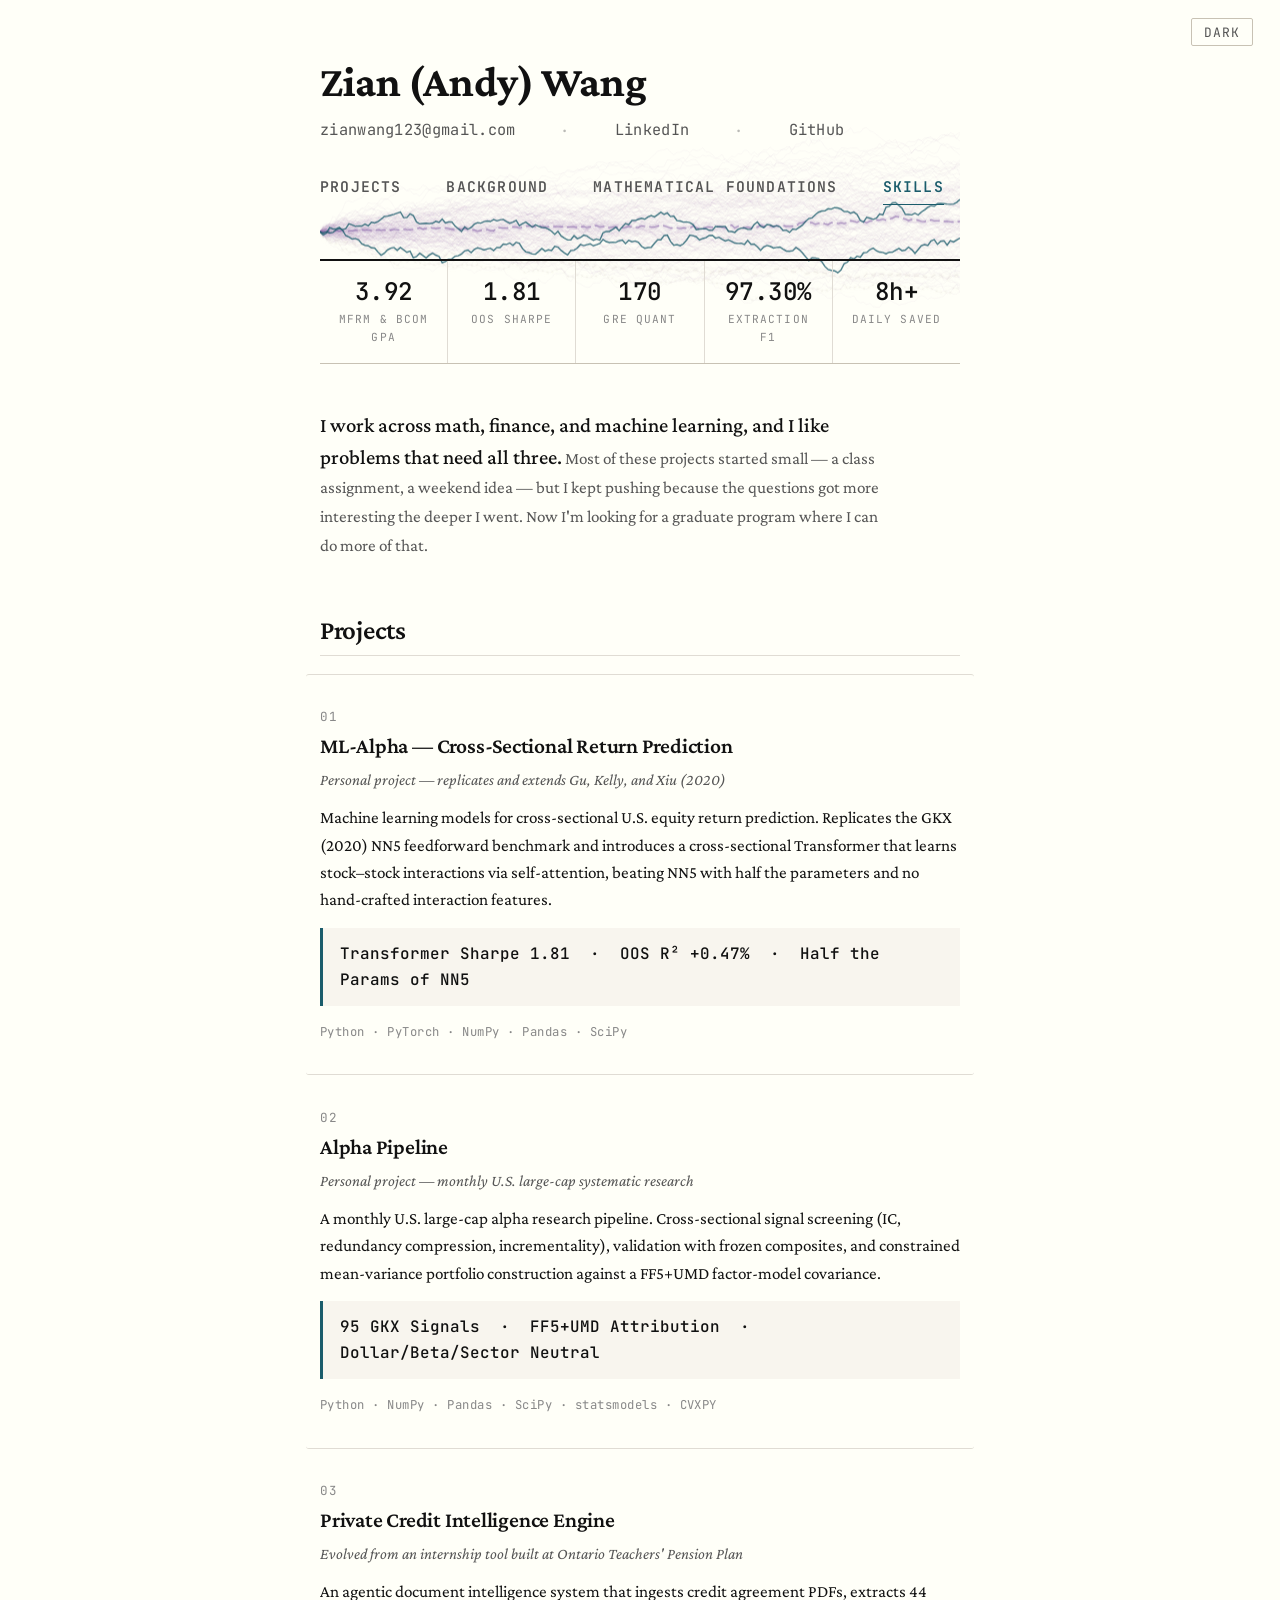
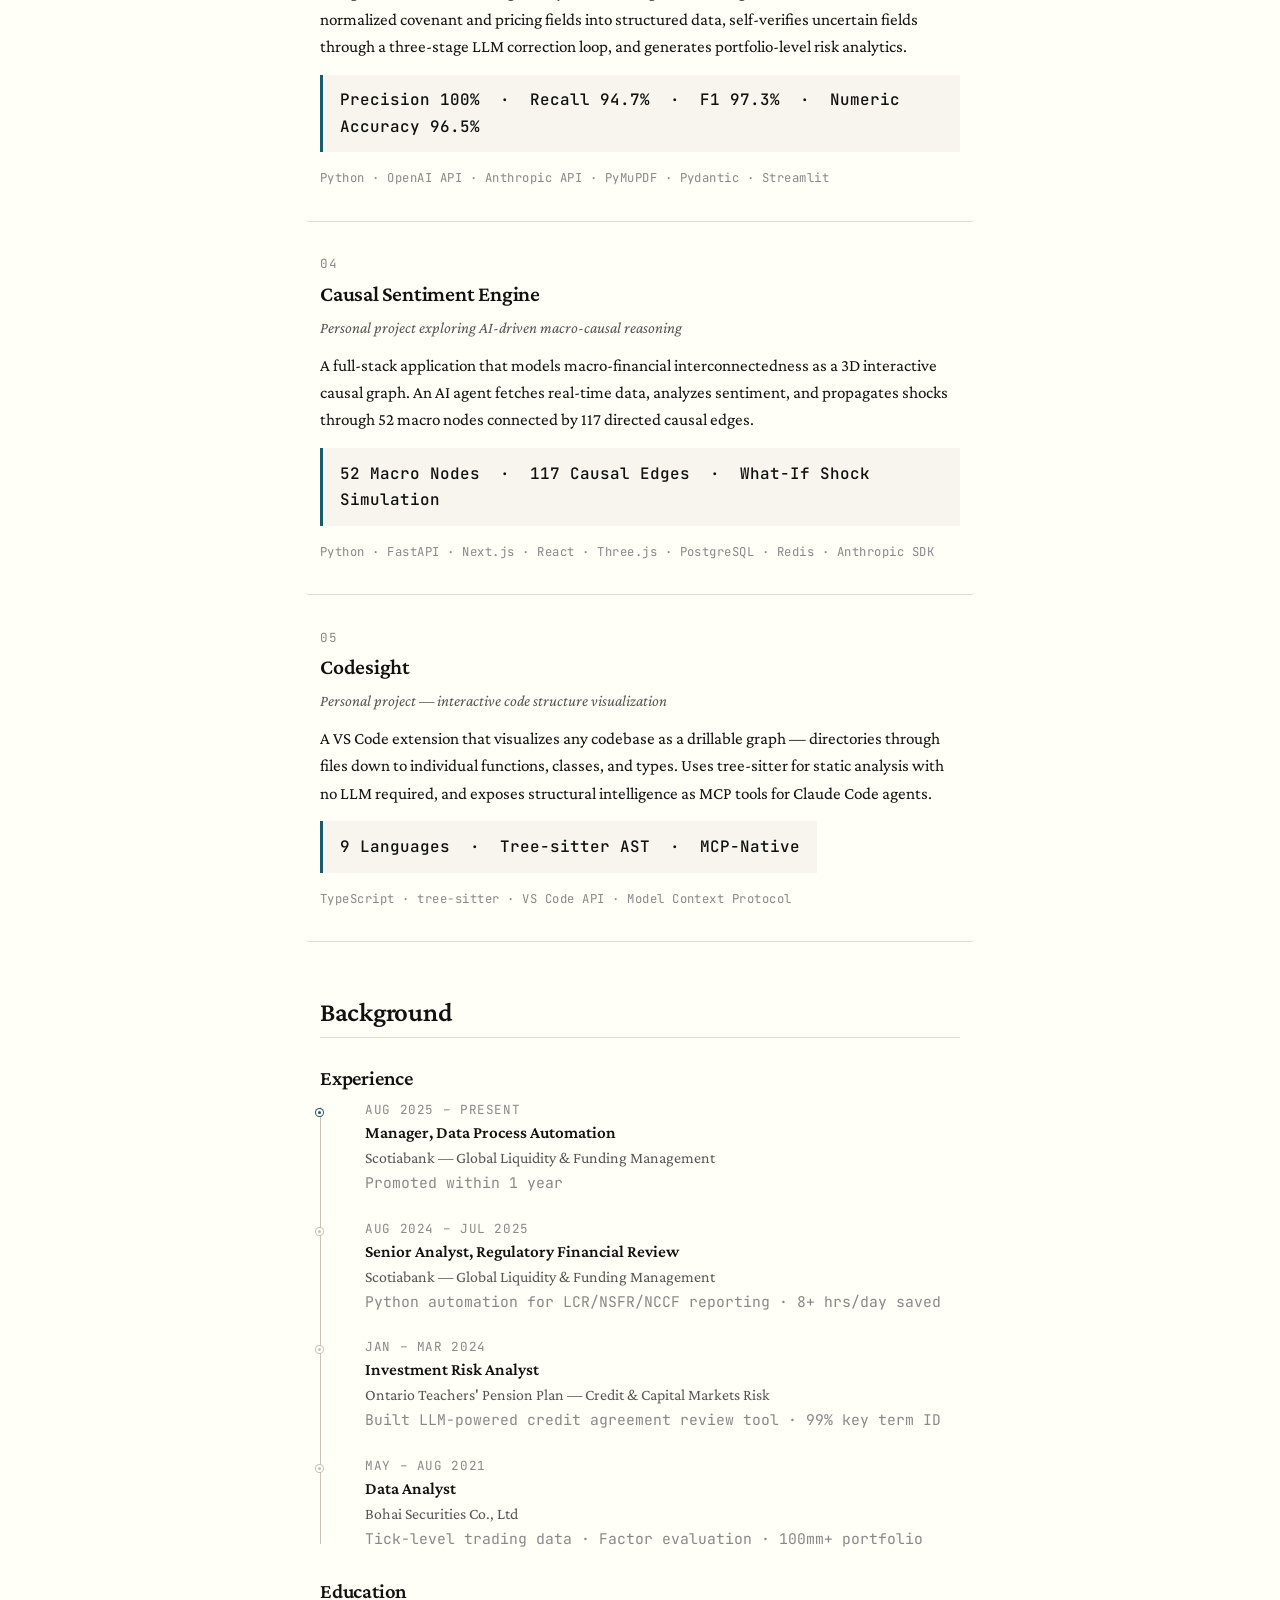
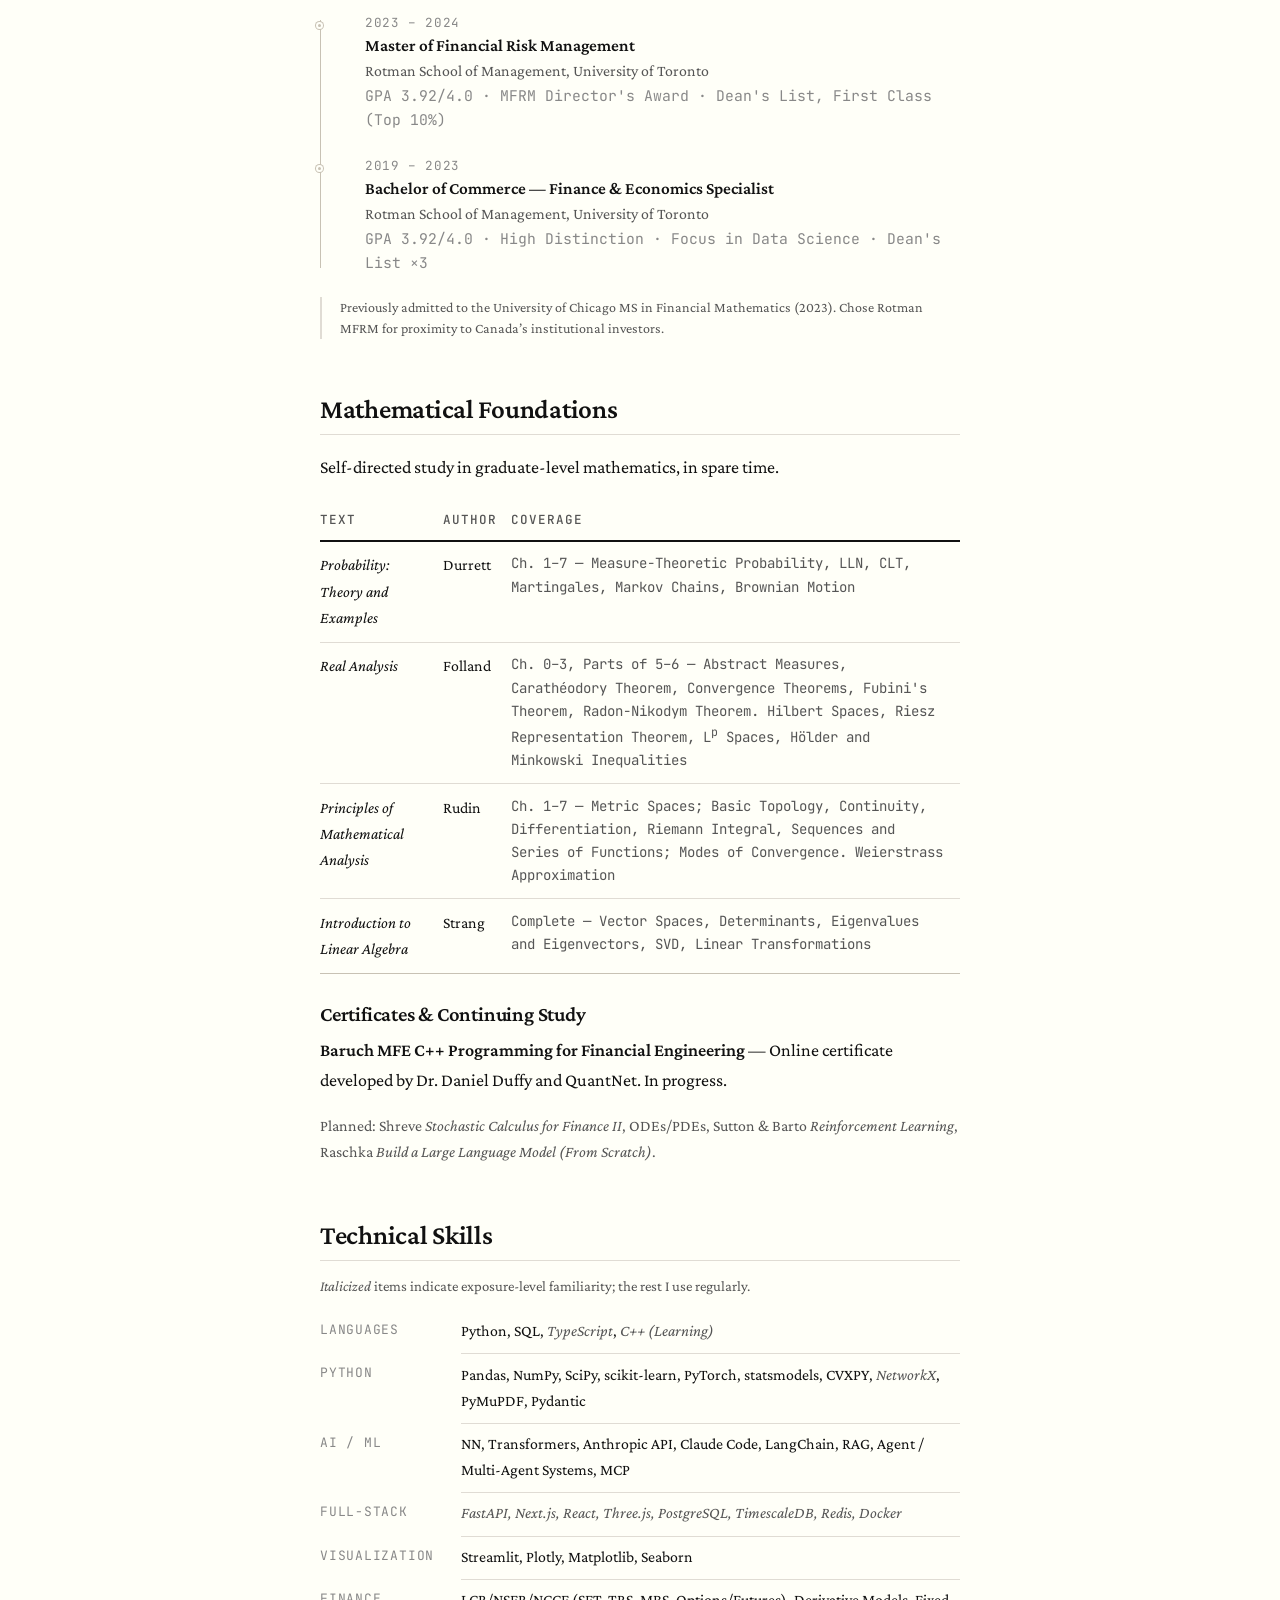
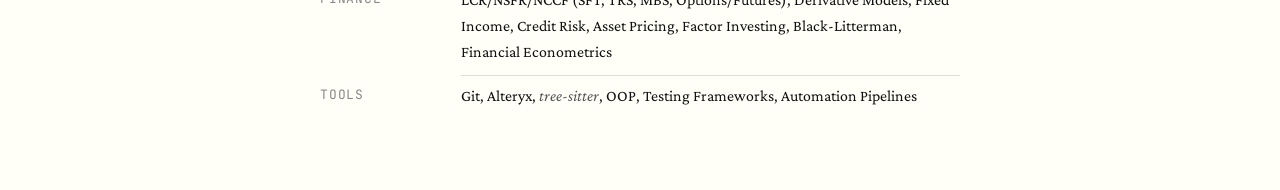
==== commit 11f80c1d: "Sharpen project-card hierarchy, trim math table, add OG image - Project result line: bumped to 0.88r" ====
--- a/index.html
+++ b/index.html
@@ -9,9 +9,14 @@
   <meta property="og:description" content="Finance, mathematics, and machine learning. Looking for what comes next.">
   <meta property="og:type" content="website">
   <meta property="og:url" content="https://spirituslab.github.io/">
-  <meta name="twitter:card" content="summary">
+  <meta property="og:image" content="https://spirituslab.github.io/og-image.png">
+  <meta property="og:image:width" content="1200">
+  <meta property="og:image:height" content="630">
+  <meta property="og:image:alt" content="Zian (Andy) Wang — Finance, mathematics, and machine learning">
+  <meta name="twitter:card" content="summary_large_image">
   <meta name="twitter:title" content="Zian (Andy) Wang">
   <meta name="twitter:description" content="Finance, mathematics, and machine learning. Looking for what comes next.">
+  <meta name="twitter:image" content="https://spirituslab.github.io/og-image.png">
   <link rel="stylesheet" href="css/main.css">
   <script>
     // Prevent flash: apply saved theme before paint
@@ -74,7 +79,7 @@
       <!-- About -->
       <section id="about" class="about-section">
         <p>
-          I work across math, finance, and machine learning, and I like problems that need all three.
+          <span class="about-lead">I work across math, finance, and machine learning, and I like problems that need all three.</span>
           Most of these projects started small — a class assignment, a weekend idea — but I kept
           pushing because the questions got more interesting the deeper I went.
           Now I'm looking for a graduate program where I can do more of that.
@@ -137,9 +142,8 @@
               and generates portfolio-level risk analytics.
             </p>
             <div class="project-result">
-              Precision 100% &nbsp;&middot;&nbsp; Recall 94.7% &nbsp;&middot;&nbsp; F1 97.3%<span class="sidenote-ref">1</span> &nbsp;&middot;&nbsp; Numeric Accuracy 96.5%
-            </div>
-            <span class="sidenote"><span class="sidenote-ref">1</span> F1 measured on a held-out set of 15 credit agreements across CLOs, term loans, and revolvers.</span>
+              Precision 100% &nbsp;&middot;&nbsp; Recall 94.7% &nbsp;&middot;&nbsp; F1 97.3% &nbsp;&middot;&nbsp; Numeric Accuracy 96.5%
+            </div>
             <div class="project-stack">
               Python &middot; OpenAI API &middot; Anthropic API &middot; PyMuPDF &middot; Pydantic &middot; Streamlit
             </div>
@@ -263,7 +267,7 @@
             <tr>
               <td class="book-title">Real Analysis</td>
               <td>Folland</td>
-              <td class="book-coverage">Ch. 0&ndash;3, Parts of 5&ndash;6 &mdash; Abstract Measures, Carath&eacute;odory Theorem, Convergence Theorems, Fubini's Theorem, Radon-Nikodym Theorem. Hilbert Spaces, Orthonormal Bases, Riesz Representation Theorem, L<sup>p</sup> Spaces, H&ouml;lder and Minkowski Inequalities</td>
+              <td class="book-coverage">Ch. 0&ndash;3, Parts of 5&ndash;6 &mdash; Abstract Measures, Carath&eacute;odory Theorem, Convergence Theorems, Fubini's Theorem, Radon-Nikodym Theorem. Hilbert Spaces, Riesz Representation Theorem, L<sup>p</sup> Spaces, H&ouml;lder and Minkowski Inequalities</td>
             </tr>
             <tr>
               <td class="book-title">Principles of Mathematical Analysis</td>
--- a/css/main.css
+++ b/css/main.css
@@ -192,6 +192,13 @@
   margin-bottom: 0;
 }
 
+.about-lead {
+  font-size: 1.15rem;
+  font-weight: 500;
+  color: var(--color-text);
+  line-height: 1.55;
+}
+
 /* ---- Header / Nav ---- */
 
 .site-header {
@@ -389,19 +396,21 @@
 
 .project-result {
   font-family: var(--font-mono);
-  font-size: 0.78rem;
+  font-size: 0.88rem;
+  font-weight: 500;
+  color: var(--color-text);
   background: var(--color-bg-alt);
   border-left: 3px solid var(--color-accent);
-  padding: 0.6rem 0.9rem;
-  margin-bottom: 0.8rem;
+  padding: 0.7rem 0.95rem;
+  margin-bottom: 0.9rem;
   display: inline-block;
 }
 
 .project-stack {
   font-family: var(--font-mono);
-  font-size: 0.7rem;
+  font-size: 0.68rem;
   color: var(--color-text-tertiary);
-  letter-spacing: 0.02em;
+  letter-spacing: 0.04em;
 }
 
 /* ---- Timeline ---- */
@@ -529,46 +538,6 @@
   border-left: 2px solid var(--color-rule-light);
 }
 
-/* ---- Sidenotes (Tufte-style) ---- */
-
-.sidenote-ref {
-  font-size: 0.7em;
-  vertical-align: super;
-  line-height: 0;
-  color: var(--color-accent);
-  cursor: default;
-}
-
-.sidenote {
-  font-size: 0.78rem;
-  color: var(--color-text-secondary);
-  line-height: 1.45;
-}
-
-/* Desktop: margin placement */
-@media (min-width: 1025px) {
-  .sidenote {
-    float: right;
-    clear: right;
-    margin-right: calc(-1 * var(--margin-width) - var(--gap));
-    width: var(--margin-width);
-    margin-top: 0.2rem;
-    margin-bottom: 1rem;
-    padding: 0;
-    border: none;
-  }
-}
-
-/* Tablet and mobile: inline block */
-@media (max-width: 1024px) {
-  .sidenote {
-    display: block;
-    margin: 0.5rem 0 1rem 0;
-    padding-left: 1rem;
-    border-left: 2px solid var(--color-rule-light);
-  }
-}
-
 /* ---- Skills ---- */
 
 .skills-grid {
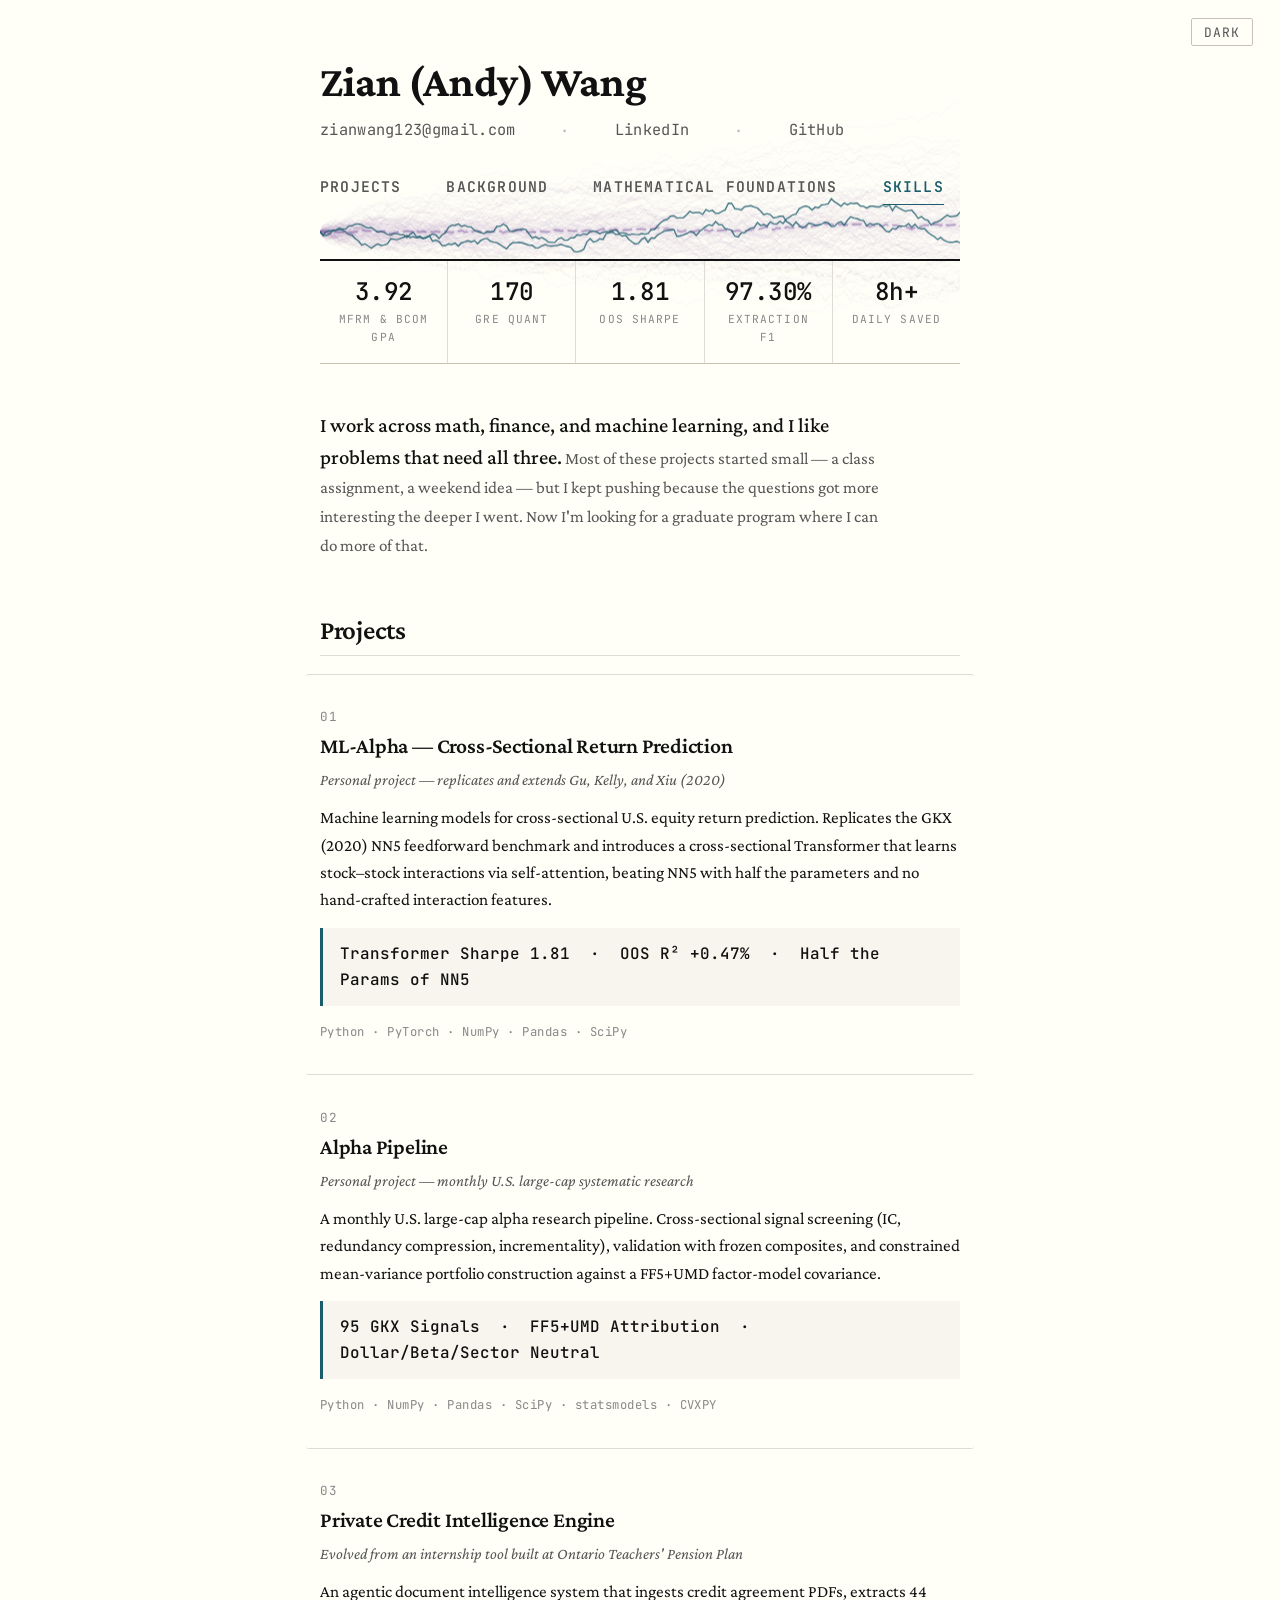
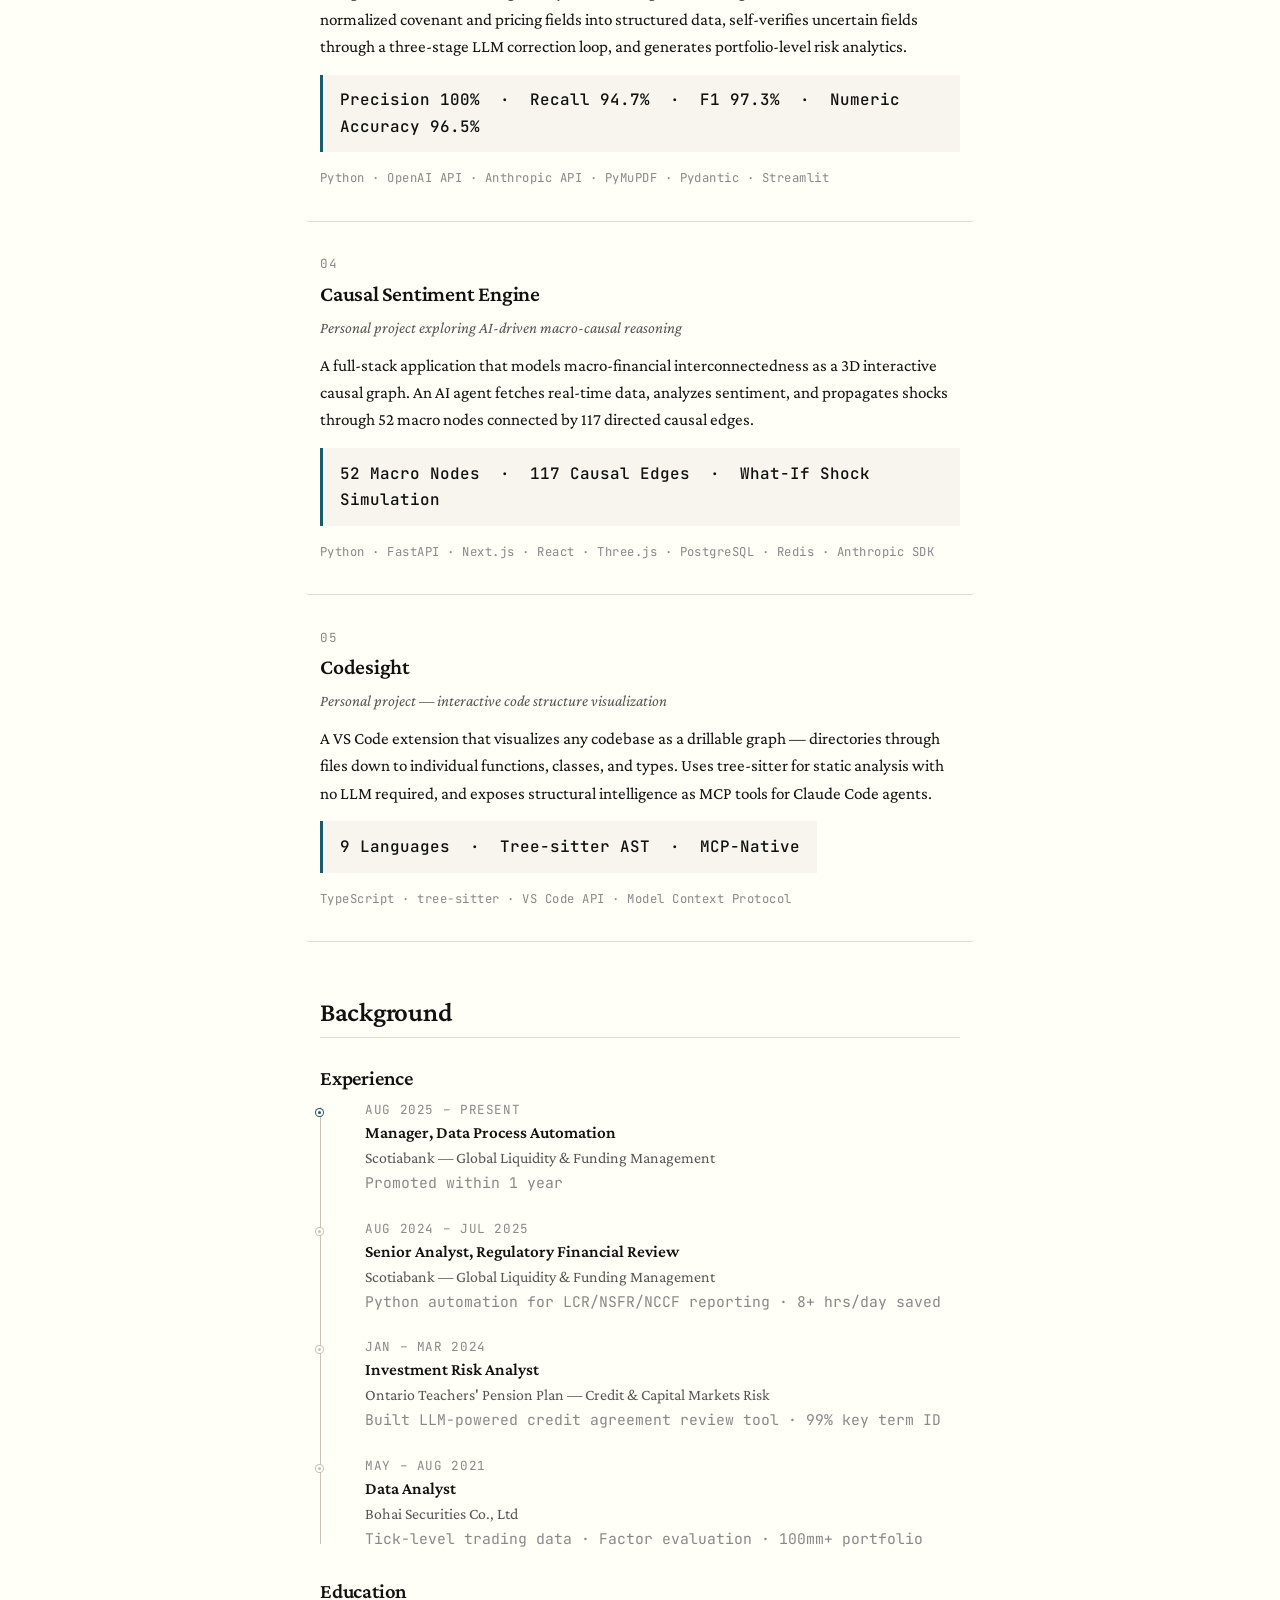
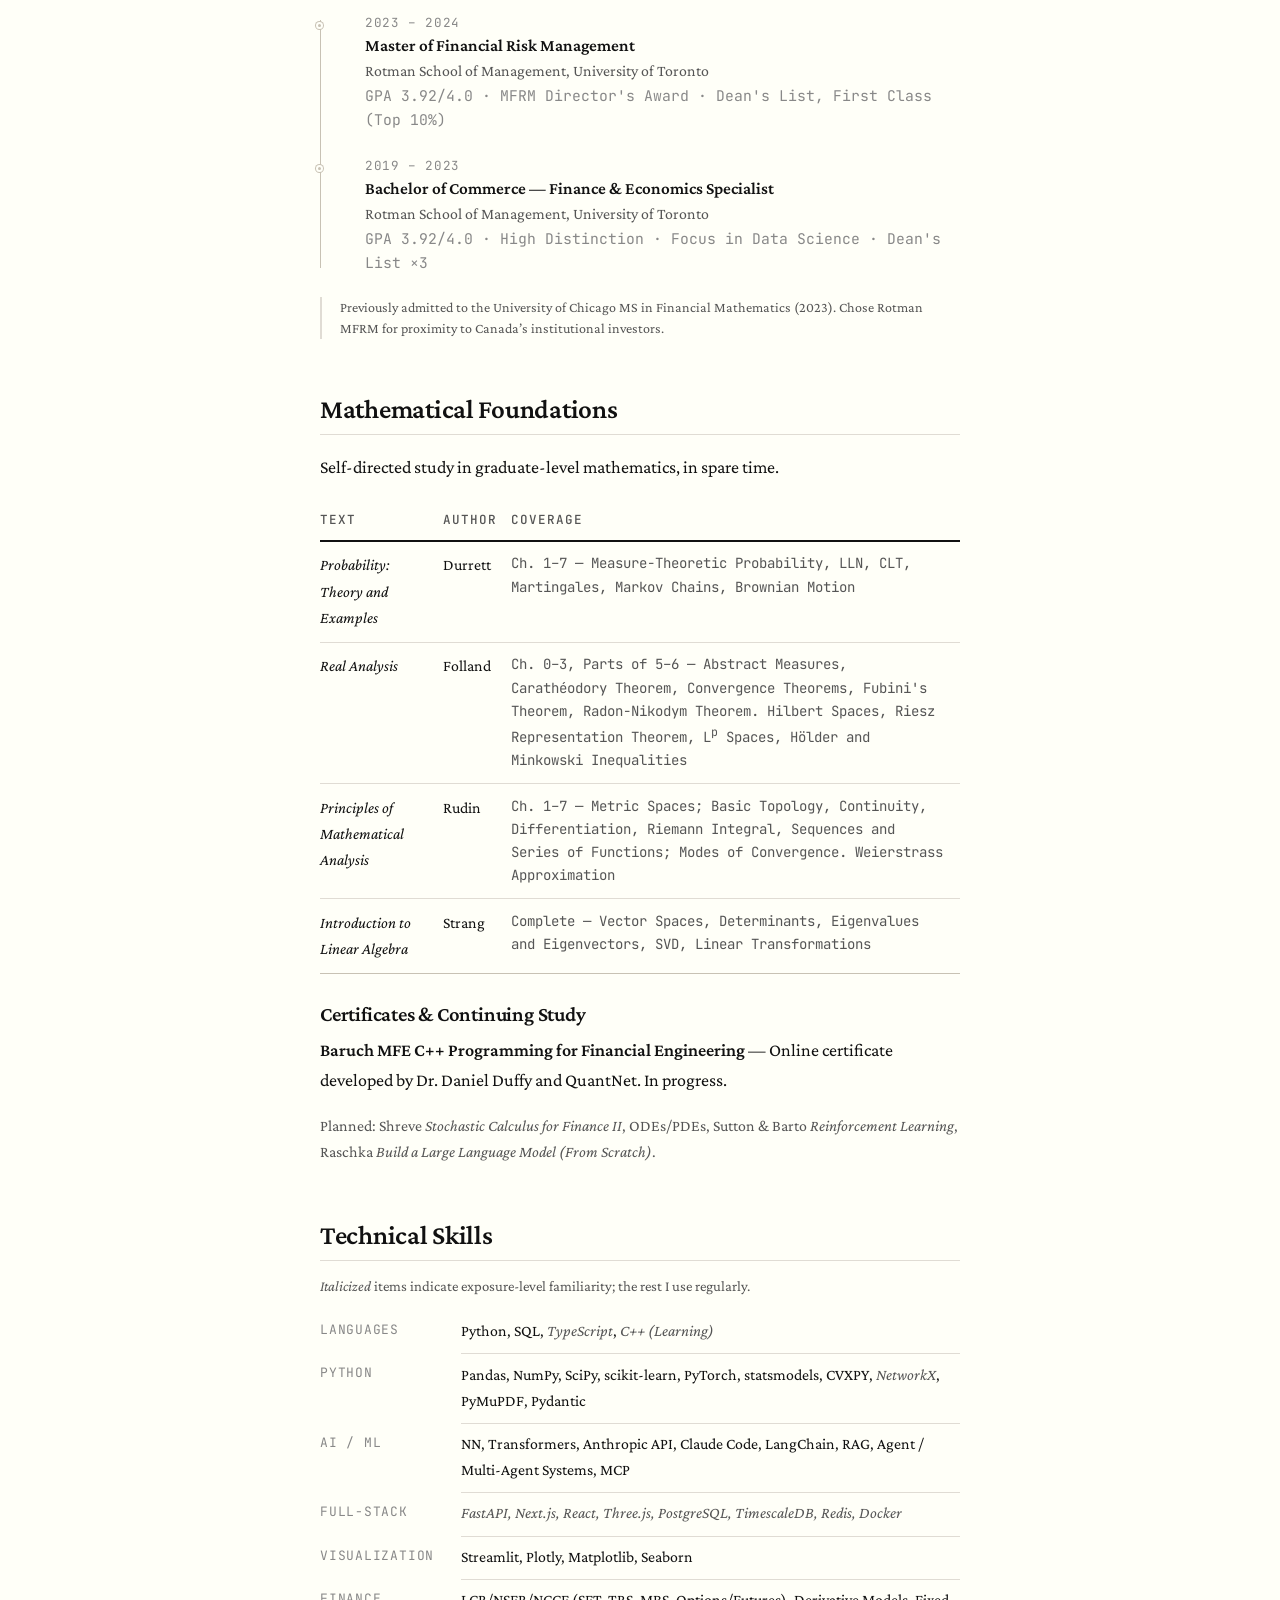
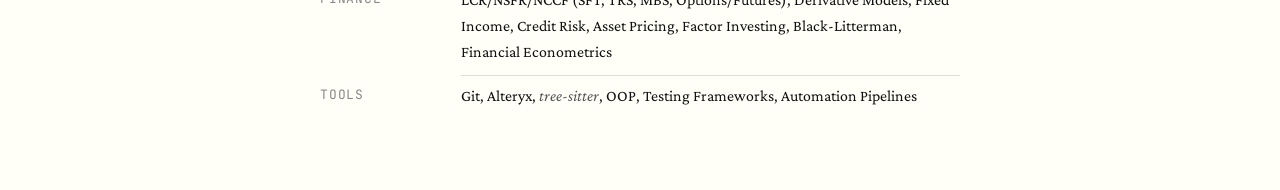
==== commit 1cfc24ea: "Swap GRE Quant and OOS Sharpe in metrics strip Groups the two academic credentials (GPA, GRE) togeth" ====
--- a/index.html
+++ b/index.html
@@ -58,12 +58,12 @@
             <span class="metric-label">MFRM &amp; BCom GPA</span>
           </div>
           <div class="metric">
+            <span class="metric-value" data-target="170" data-prefix="" data-suffix="">170</span>
+            <span class="metric-label">GRE Quant</span>
+          </div>
+          <div class="metric">
             <span class="metric-value" data-target="1.81" data-prefix="" data-suffix="">1.81</span>
             <span class="metric-label">OOS Sharpe</span>
-          </div>
-          <div class="metric">
-            <span class="metric-value" data-target="170" data-prefix="" data-suffix="">170</span>
-            <span class="metric-label">GRE Quant</span>
           </div>
           <div class="metric">
             <span class="metric-value" data-target="97.3" data-prefix="" data-suffix="%">97.3%</span>
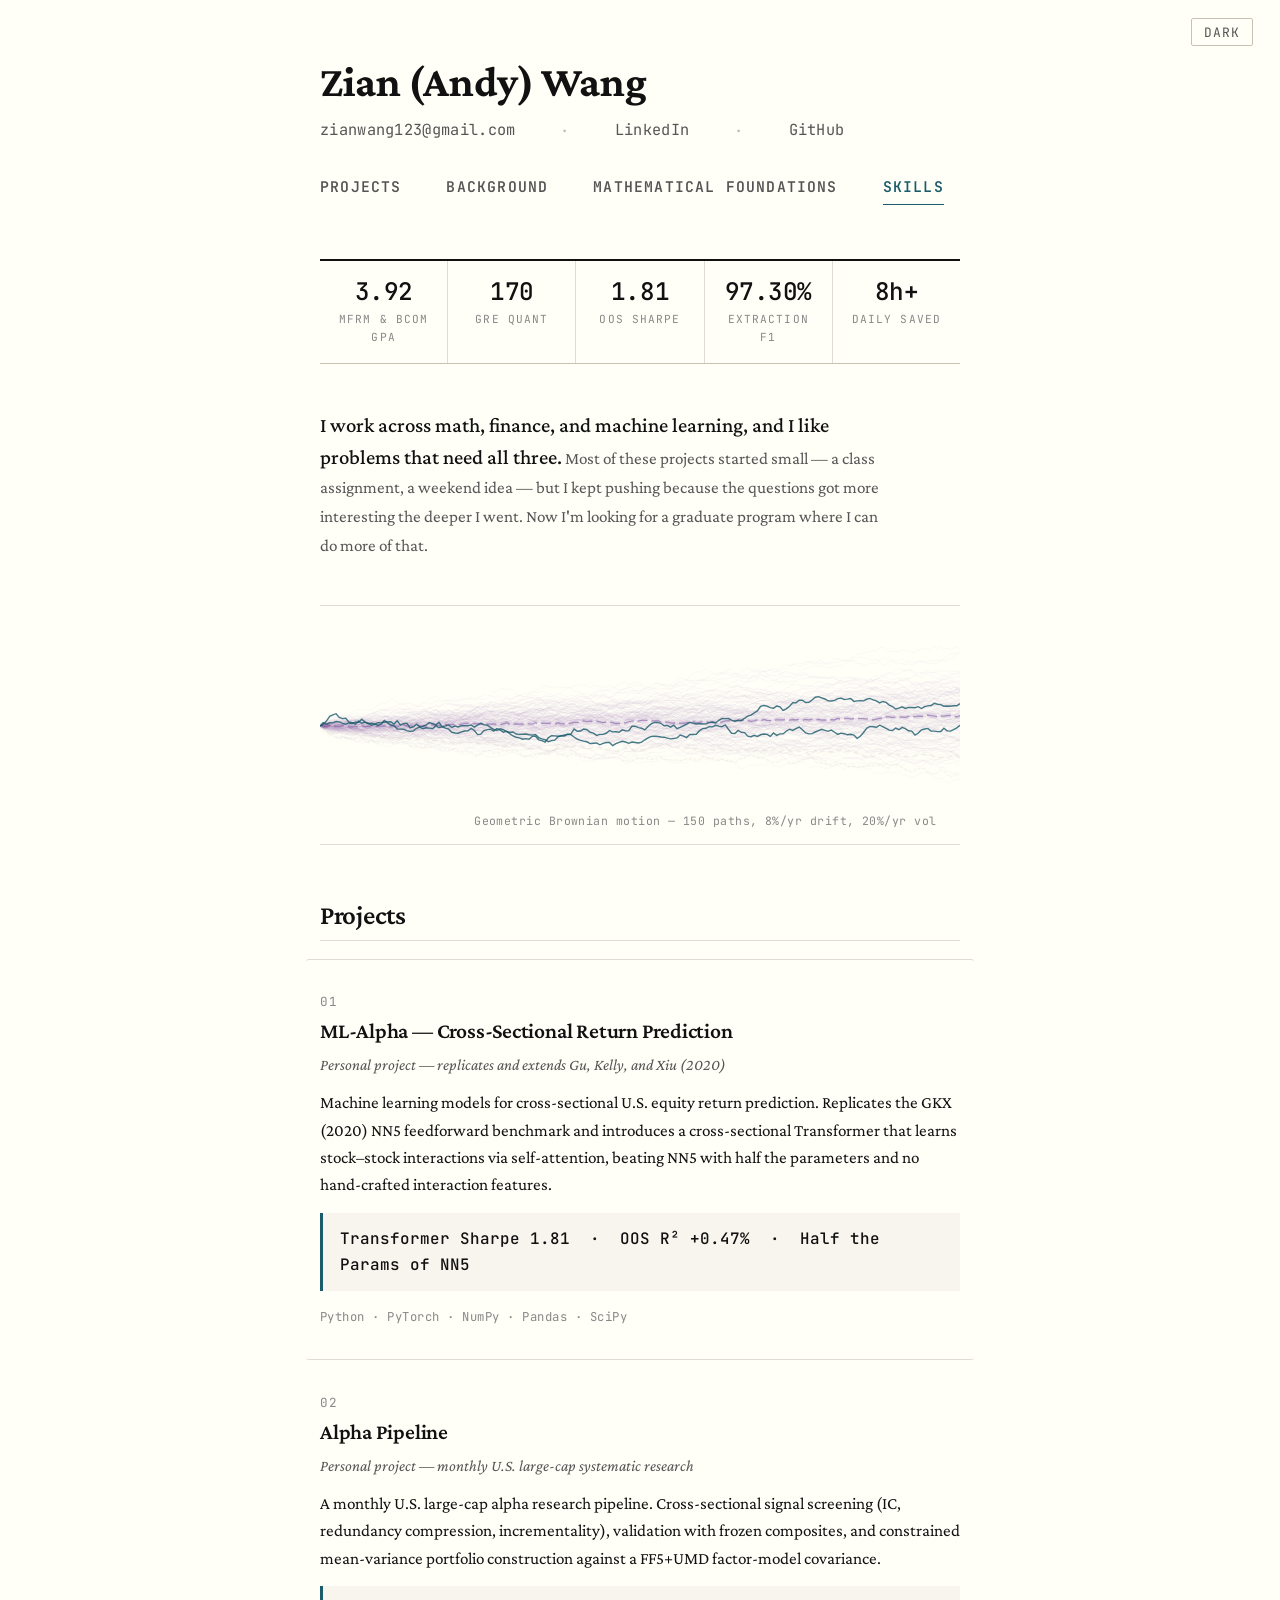
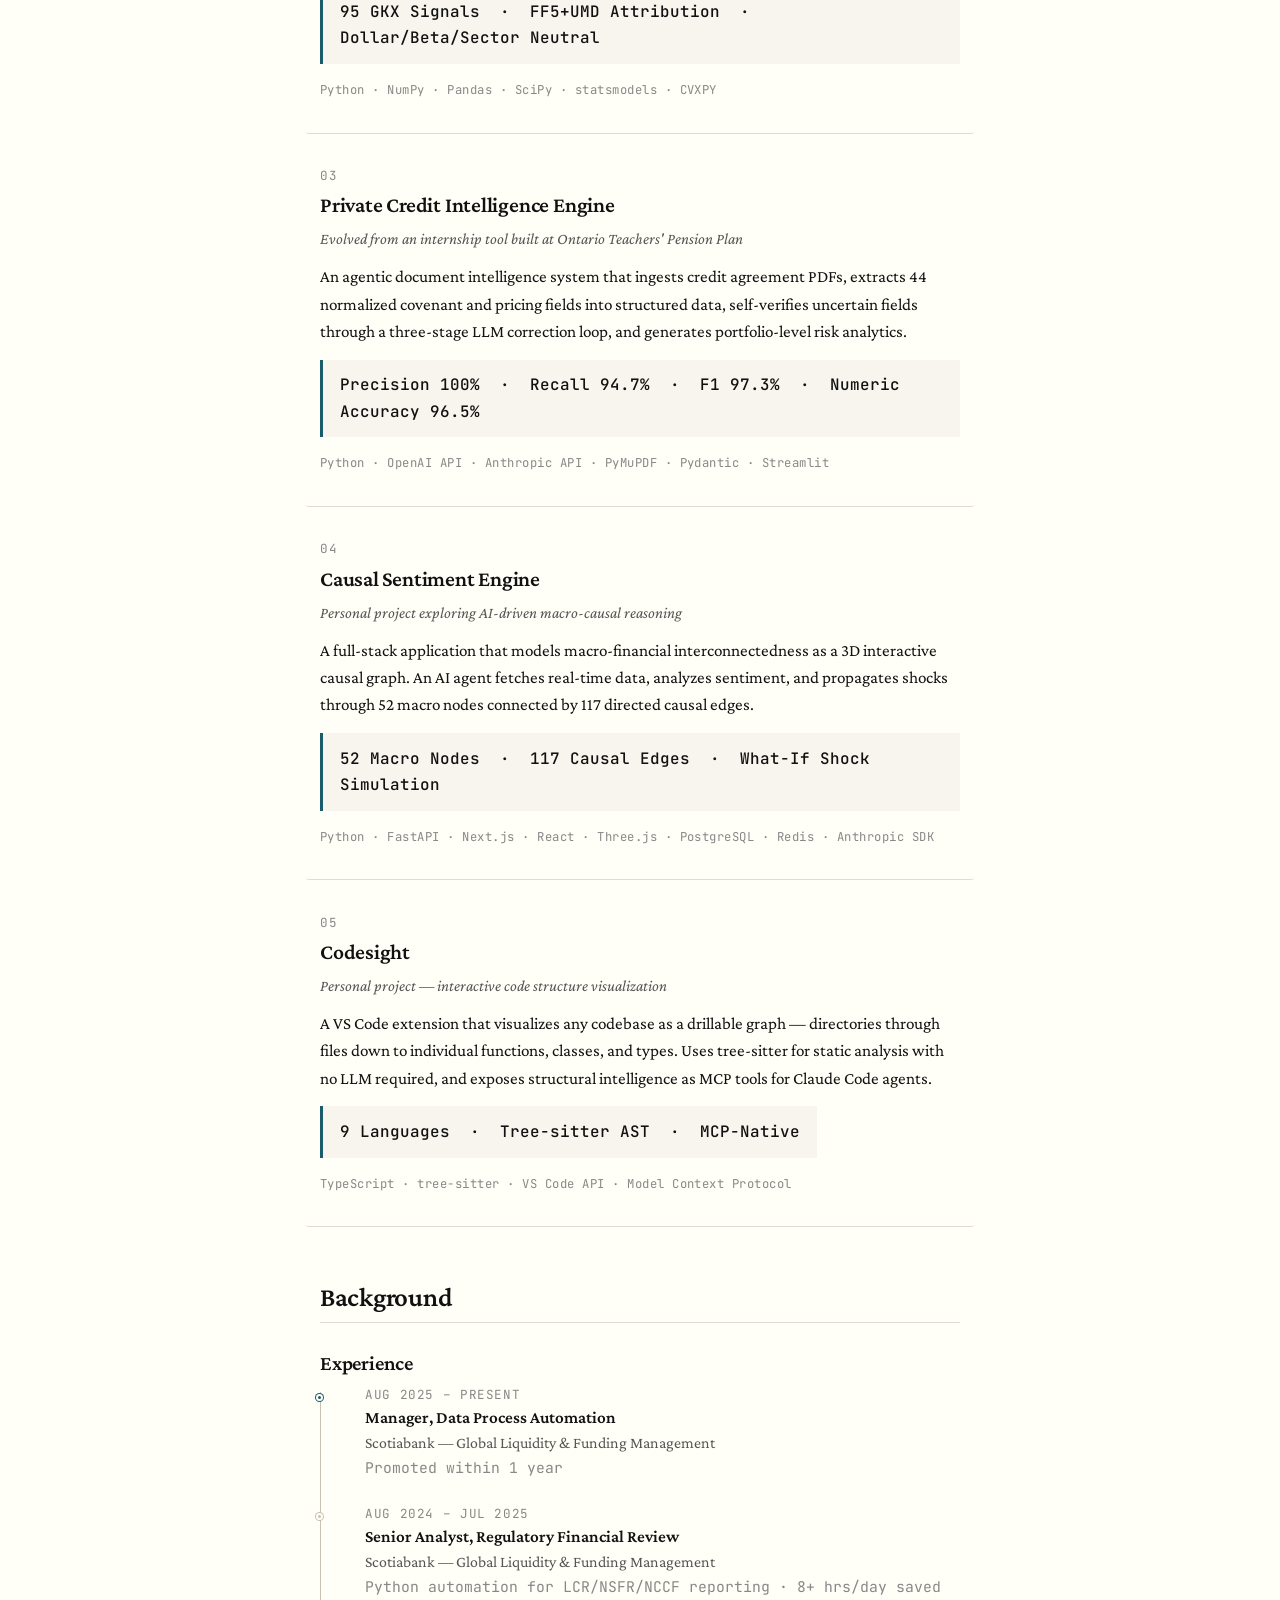
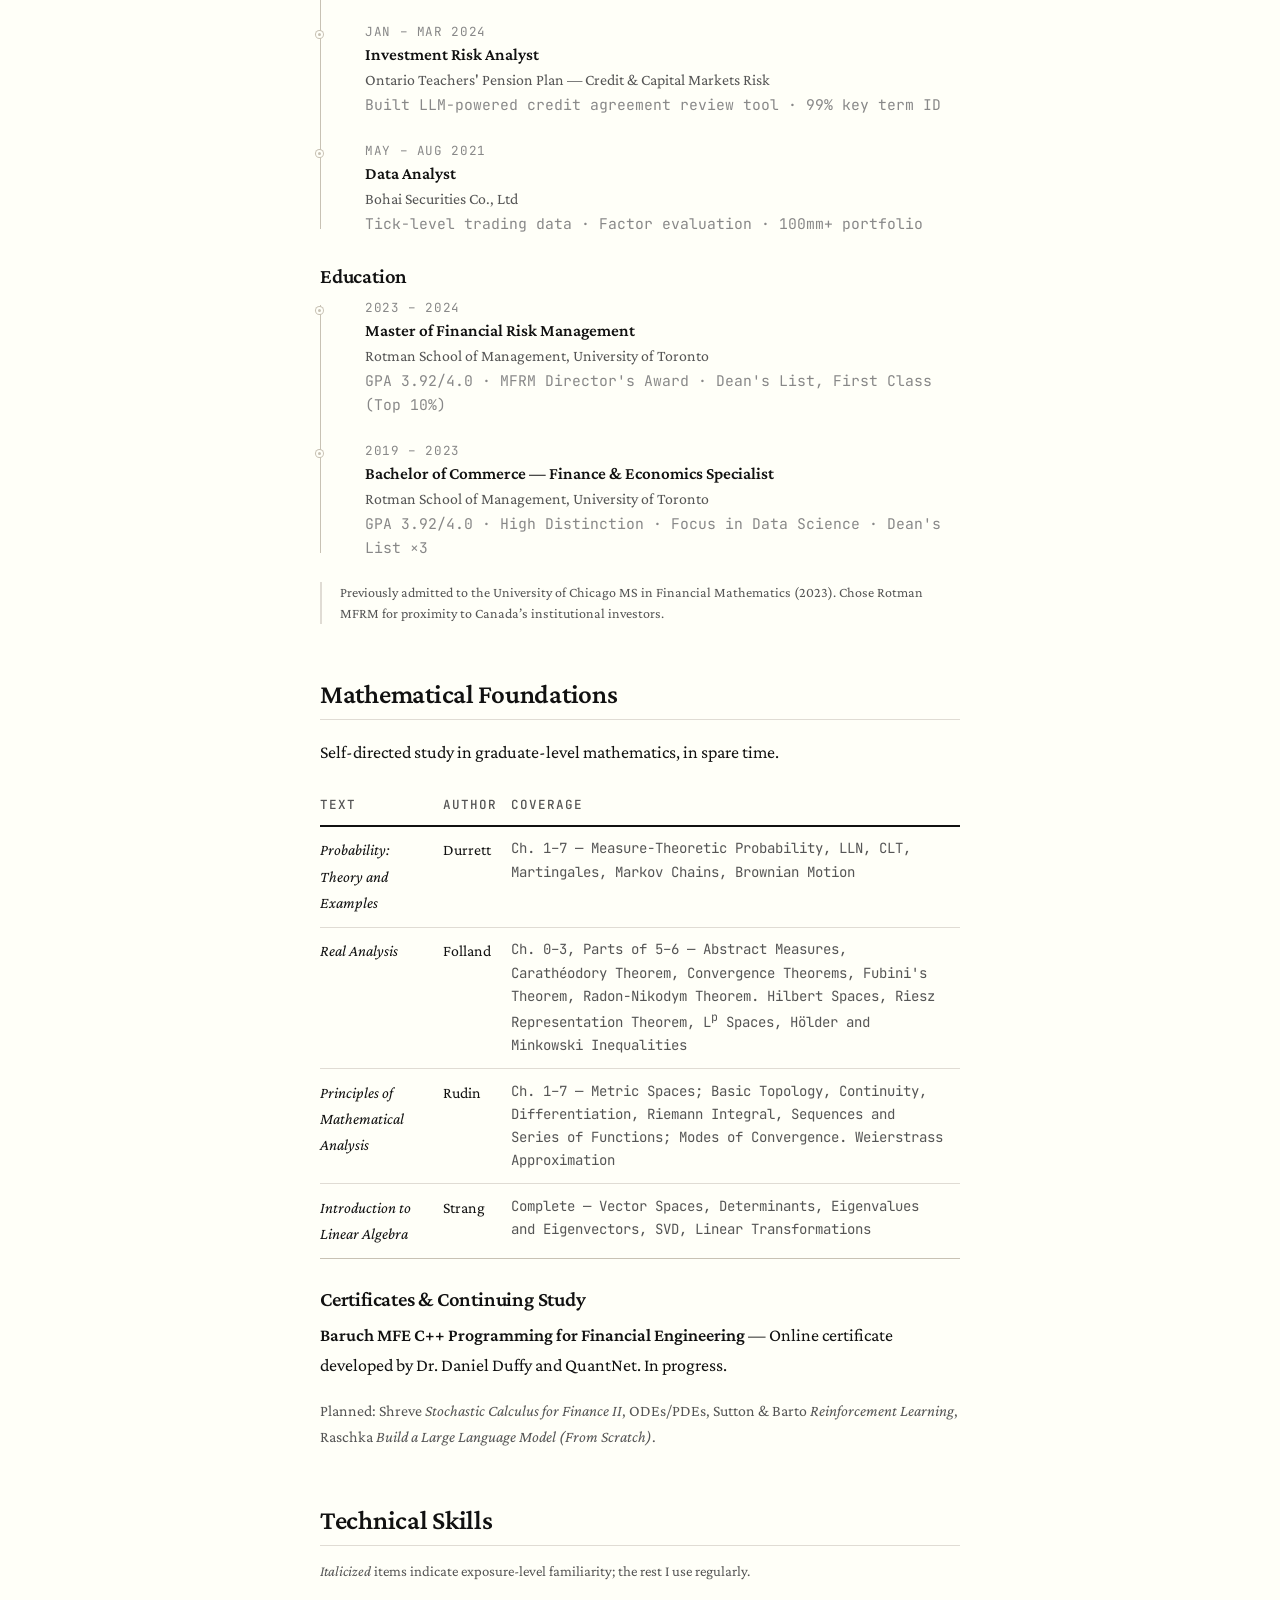
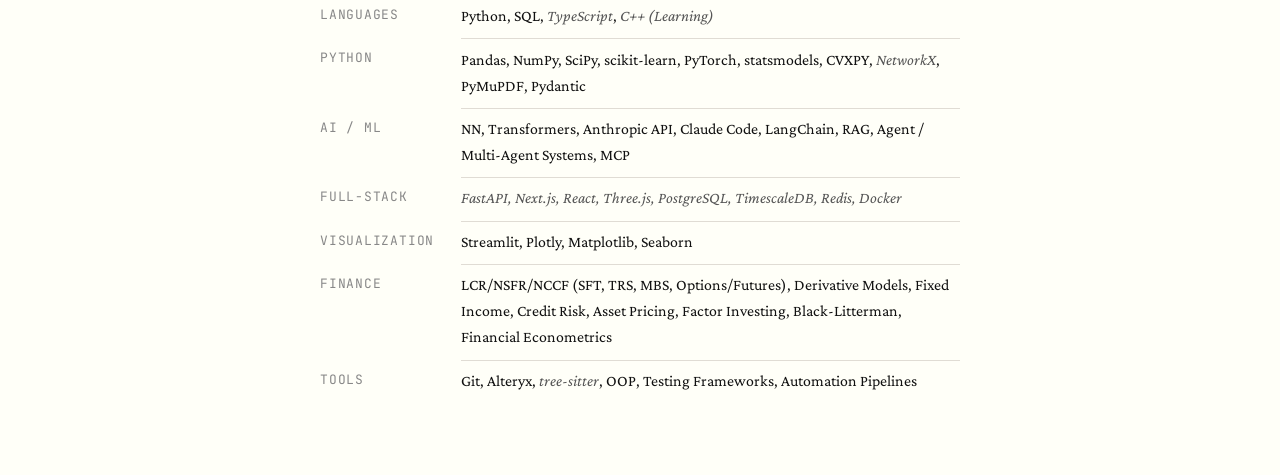
==== commit 01f1b0c5: "Relocate GBM fan from hero background to dedicated strip Pulls the canvas out of .hero-wrapper (whic" ====
--- a/index.html
+++ b/index.html
@@ -29,52 +29,47 @@
   <div class="page-wrapper">
     <div class="content">
 
-      <!-- Hero area with GBM canvas background -->
-      <div class="hero-wrapper">
-        <canvas id="gbm-canvas" aria-hidden="true"></canvas>
-
-        <!-- Header -->
-        <header class="site-header">
-          <h1>Zian (Andy) Wang</h1>
-          <div class="contact-bar">
-            <a href="mailto:zianwang123@gmail.com">zianwang123@gmail.com</a>
-            <span class="contact-sep">&middot;</span>
-            <a href="https://www.linkedin.com/in/andyzianwang" target="_blank" rel="noopener">LinkedIn</a>
-            <span class="contact-sep">&middot;</span>
-            <a href="https://github.com/spirituslab" target="_blank" rel="noopener">GitHub</a>
-          </div>
-          <nav>
-            <a href="#projects">Projects</a>
-            <a href="#background">Background</a>
-            <a href="#foundations">Mathematical Foundations</a>
-            <a href="#skills">Skills</a>
-          </nav>
-        </header>
-
-        <!-- Metrics Strip -->
-        <div class="metrics-strip" aria-label="Key metrics">
-          <div class="metric">
-            <span class="metric-value" data-target="3.92" data-prefix="" data-suffix="">3.92</span>
-            <span class="metric-label">MFRM &amp; BCom GPA</span>
-          </div>
-          <div class="metric">
-            <span class="metric-value" data-target="170" data-prefix="" data-suffix="">170</span>
-            <span class="metric-label">GRE Quant</span>
-          </div>
-          <div class="metric">
-            <span class="metric-value" data-target="1.81" data-prefix="" data-suffix="">1.81</span>
-            <span class="metric-label">OOS Sharpe</span>
-          </div>
-          <div class="metric">
-            <span class="metric-value" data-target="97.3" data-prefix="" data-suffix="%">97.3%</span>
-            <span class="metric-label">Extraction F1</span>
-          </div>
-          <div class="metric">
-            <span class="metric-value" data-target="8" data-prefix="" data-suffix="h+">8h+</span>
-            <span class="metric-label">Daily Saved</span>
-          </div>
-        </div>
-      </div><!-- /.hero-wrapper -->
+      <!-- Header -->
+      <header class="site-header">
+        <h1>Zian (Andy) Wang</h1>
+        <div class="contact-bar">
+          <a href="mailto:zianwang123@gmail.com">zianwang123@gmail.com</a>
+          <span class="contact-sep">&middot;</span>
+          <a href="https://www.linkedin.com/in/andyzianwang" target="_blank" rel="noopener">LinkedIn</a>
+          <span class="contact-sep">&middot;</span>
+          <a href="https://github.com/spirituslab" target="_blank" rel="noopener">GitHub</a>
+        </div>
+        <nav>
+          <a href="#projects">Projects</a>
+          <a href="#background">Background</a>
+          <a href="#foundations">Mathematical Foundations</a>
+          <a href="#skills">Skills</a>
+        </nav>
+      </header>
+
+      <!-- Metrics Strip -->
+      <div class="metrics-strip" aria-label="Key metrics">
+        <div class="metric">
+          <span class="metric-value" data-target="3.92" data-prefix="" data-suffix="">3.92</span>
+          <span class="metric-label">MFRM &amp; BCom GPA</span>
+        </div>
+        <div class="metric">
+          <span class="metric-value" data-target="170" data-prefix="" data-suffix="">170</span>
+          <span class="metric-label">GRE Quant</span>
+        </div>
+        <div class="metric">
+          <span class="metric-value" data-target="1.81" data-prefix="" data-suffix="">1.81</span>
+          <span class="metric-label">OOS Sharpe</span>
+        </div>
+        <div class="metric">
+          <span class="metric-value" data-target="97.3" data-prefix="" data-suffix="%">97.3%</span>
+          <span class="metric-label">Extraction F1</span>
+        </div>
+        <div class="metric">
+          <span class="metric-value" data-target="8" data-prefix="" data-suffix="h+">8h+</span>
+          <span class="metric-label">Daily Saved</span>
+        </div>
+      </div>
 
       <!-- About -->
       <section id="about" class="about-section">
@@ -85,6 +80,12 @@
           Now I'm looking for a graduate program where I can do more of that.
         </p>
       </section>
+
+      <!-- GBM simulation strip — narrative hinge between "who I am" and "what I build" -->
+      <div class="gbm-strip" aria-hidden="true">
+        <canvas id="gbm-canvas"></canvas>
+        <div class="gbm-caption">Geometric Brownian motion &mdash; 150 paths, 8%/yr drift, 20%/yr vol</div>
+      </div>
 
       <!-- Projects -->
       <section id="projects">
--- a/css/main.css
+++ b/css/main.css
@@ -157,9 +157,14 @@
 
 /* ---- GBM Canvas / Hero ---- */
 
-.hero-wrapper {
+.gbm-strip {
   position: relative;
+  width: 100%;
+  height: 240px;
   overflow: hidden;
+  margin: 2.5rem 0 3rem;
+  border-top: 1px solid var(--color-rule-light);
+  border-bottom: 1px solid var(--color-rule-light);
 }
 
 #gbm-canvas {
@@ -168,14 +173,20 @@
   left: 0;
   width: 100%;
   height: 100%;
+}
+
+.gbm-caption {
+  position: absolute;
+  bottom: 0.6rem;
+  right: 0.9rem;
+  font-family: var(--font-mono);
+  font-size: 0.64rem;
+  color: var(--color-text-tertiary);
+  letter-spacing: 0.04em;
   pointer-events: none;
-  z-index: 0;
-}
-
-.hero-wrapper .site-header,
-.hero-wrapper .metrics-strip {
-  position: relative;
-  z-index: 1;
+  background: var(--color-bg);
+  padding: 0.15rem 0.4rem;
+  border-radius: 2px;
 }
 
 /* ---- About ---- */
